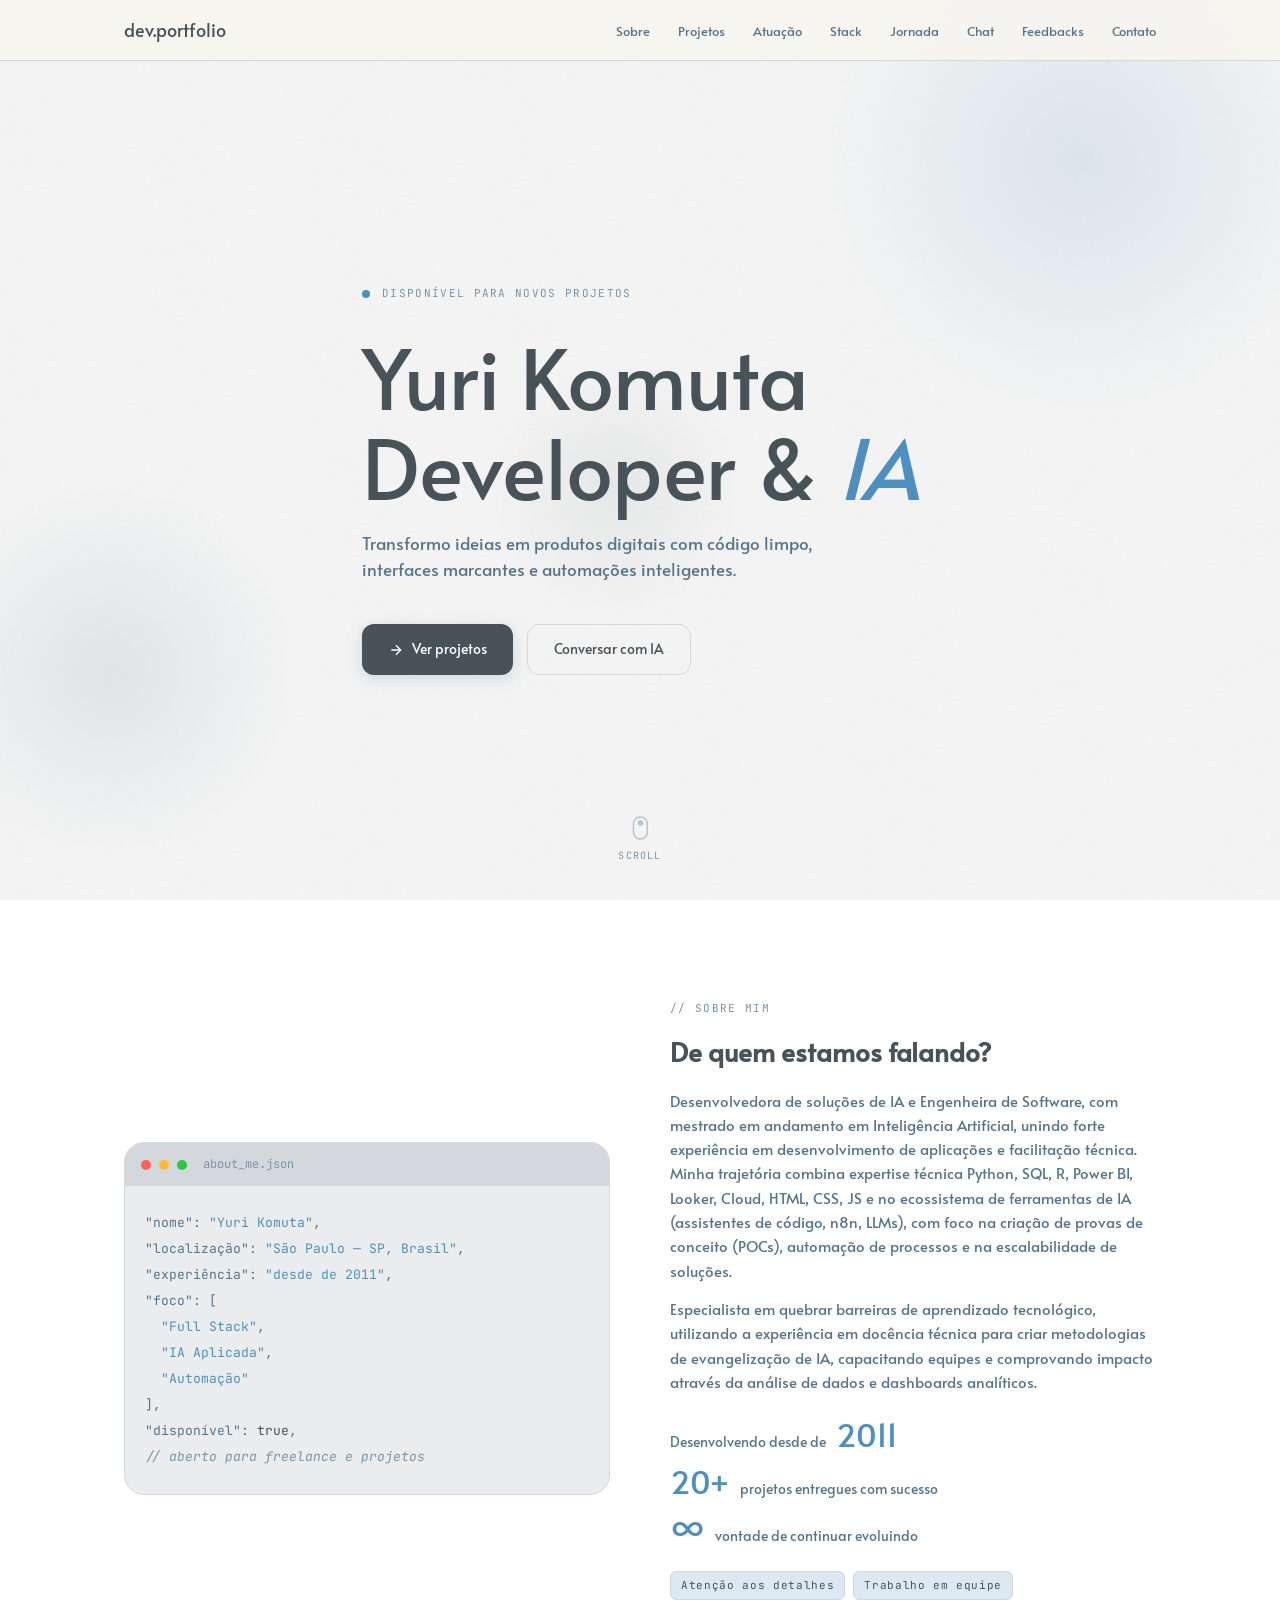
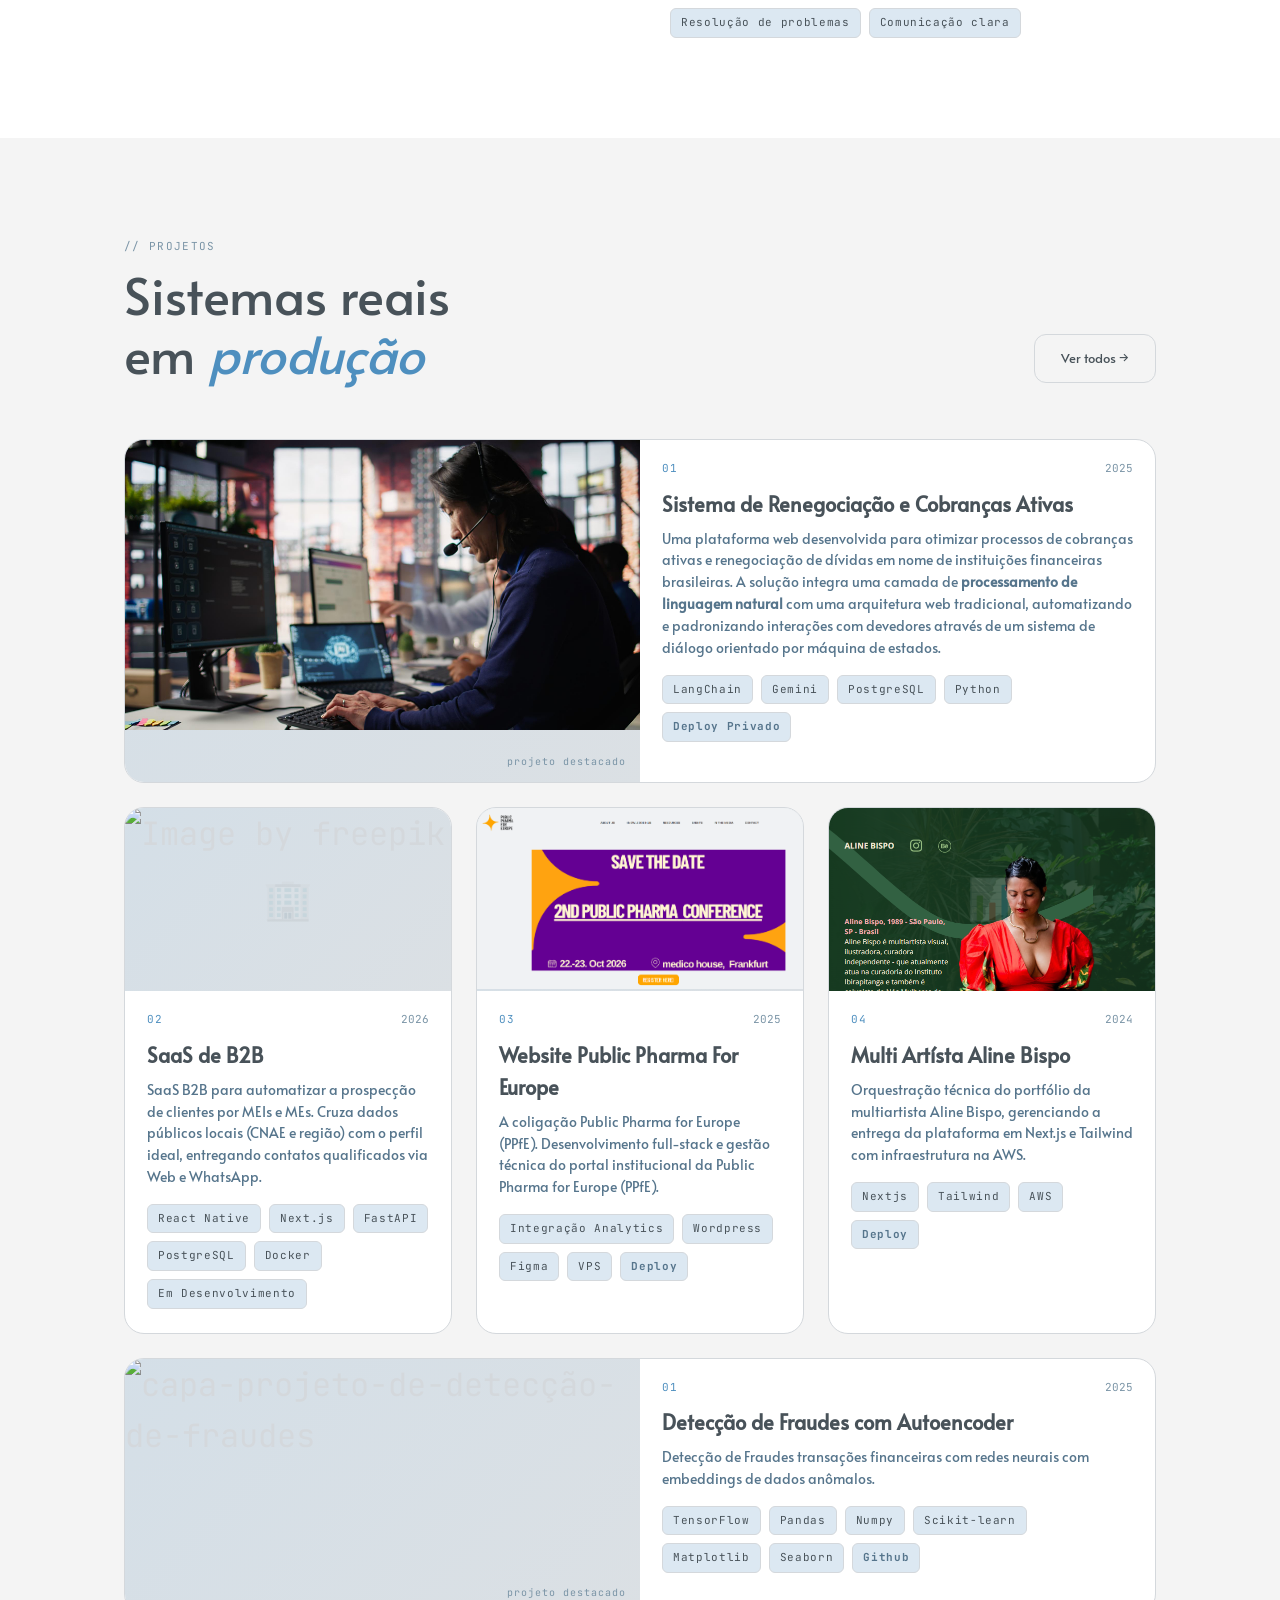
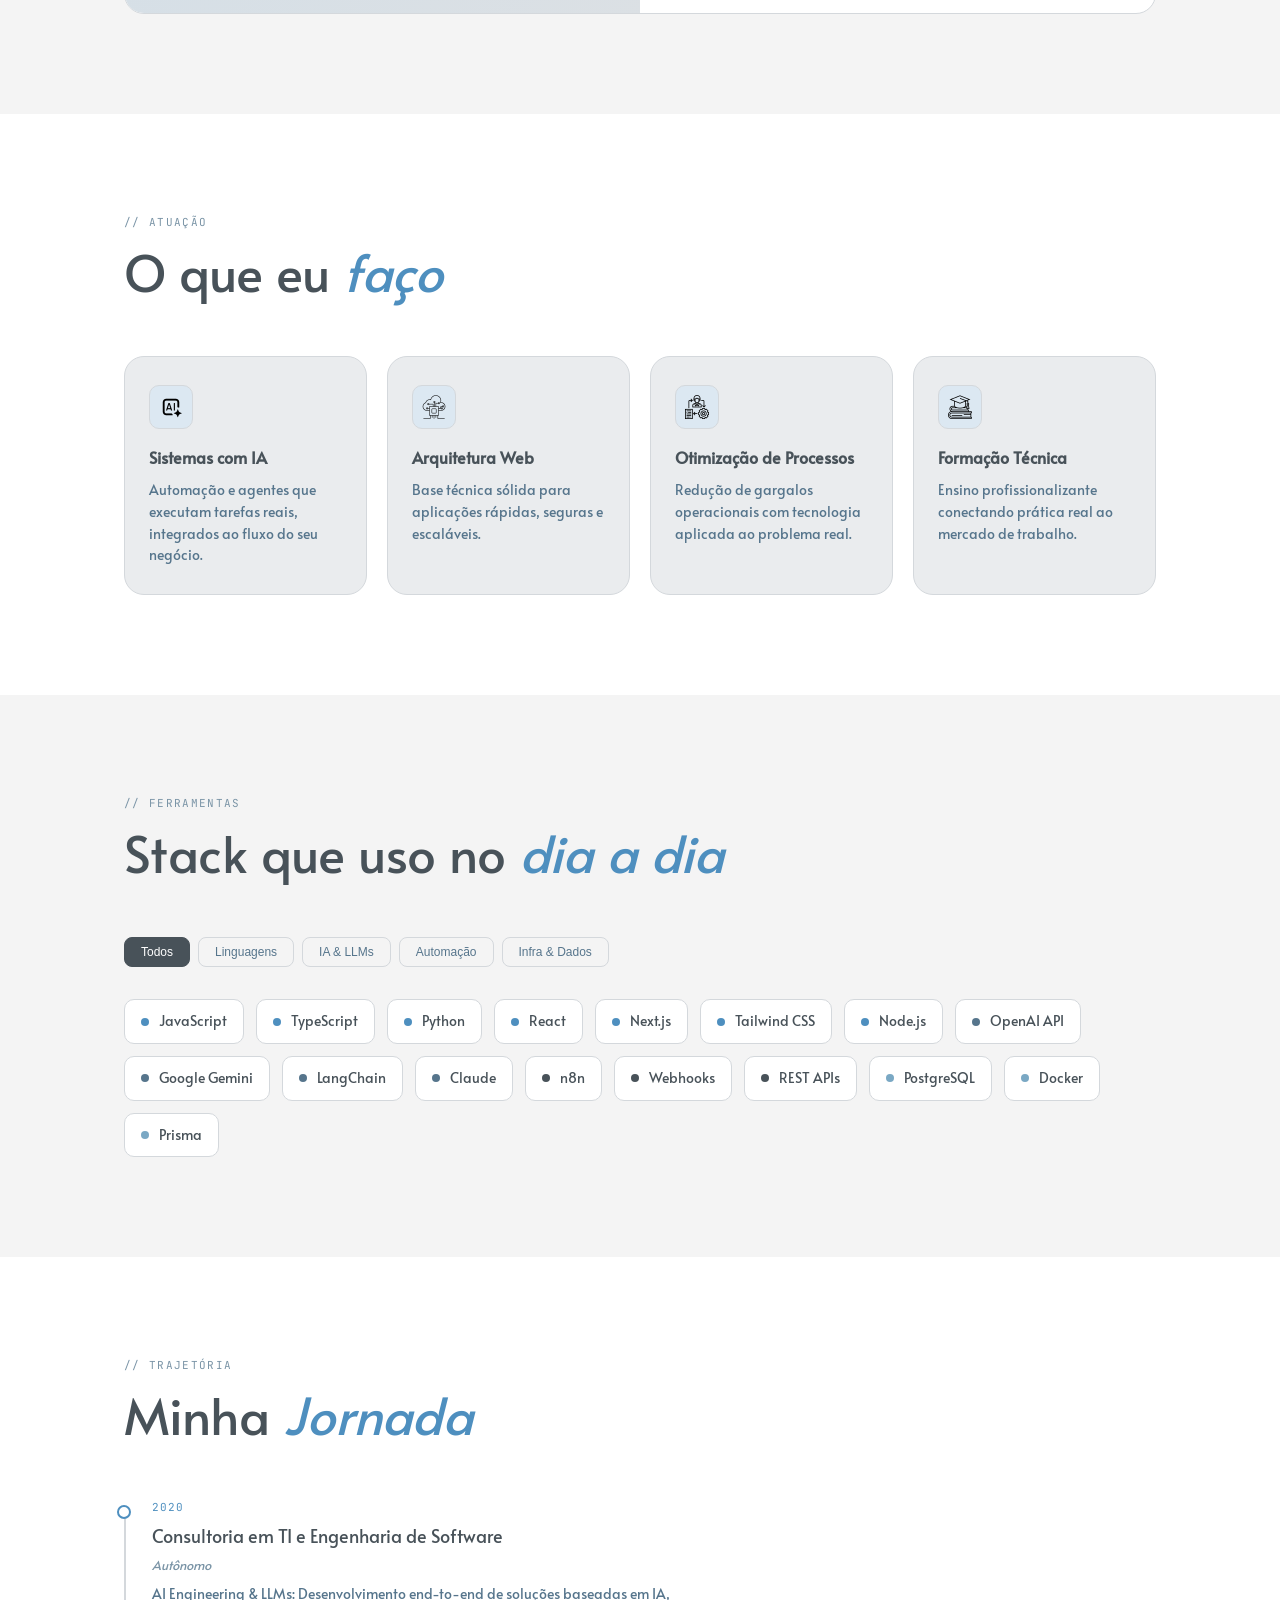
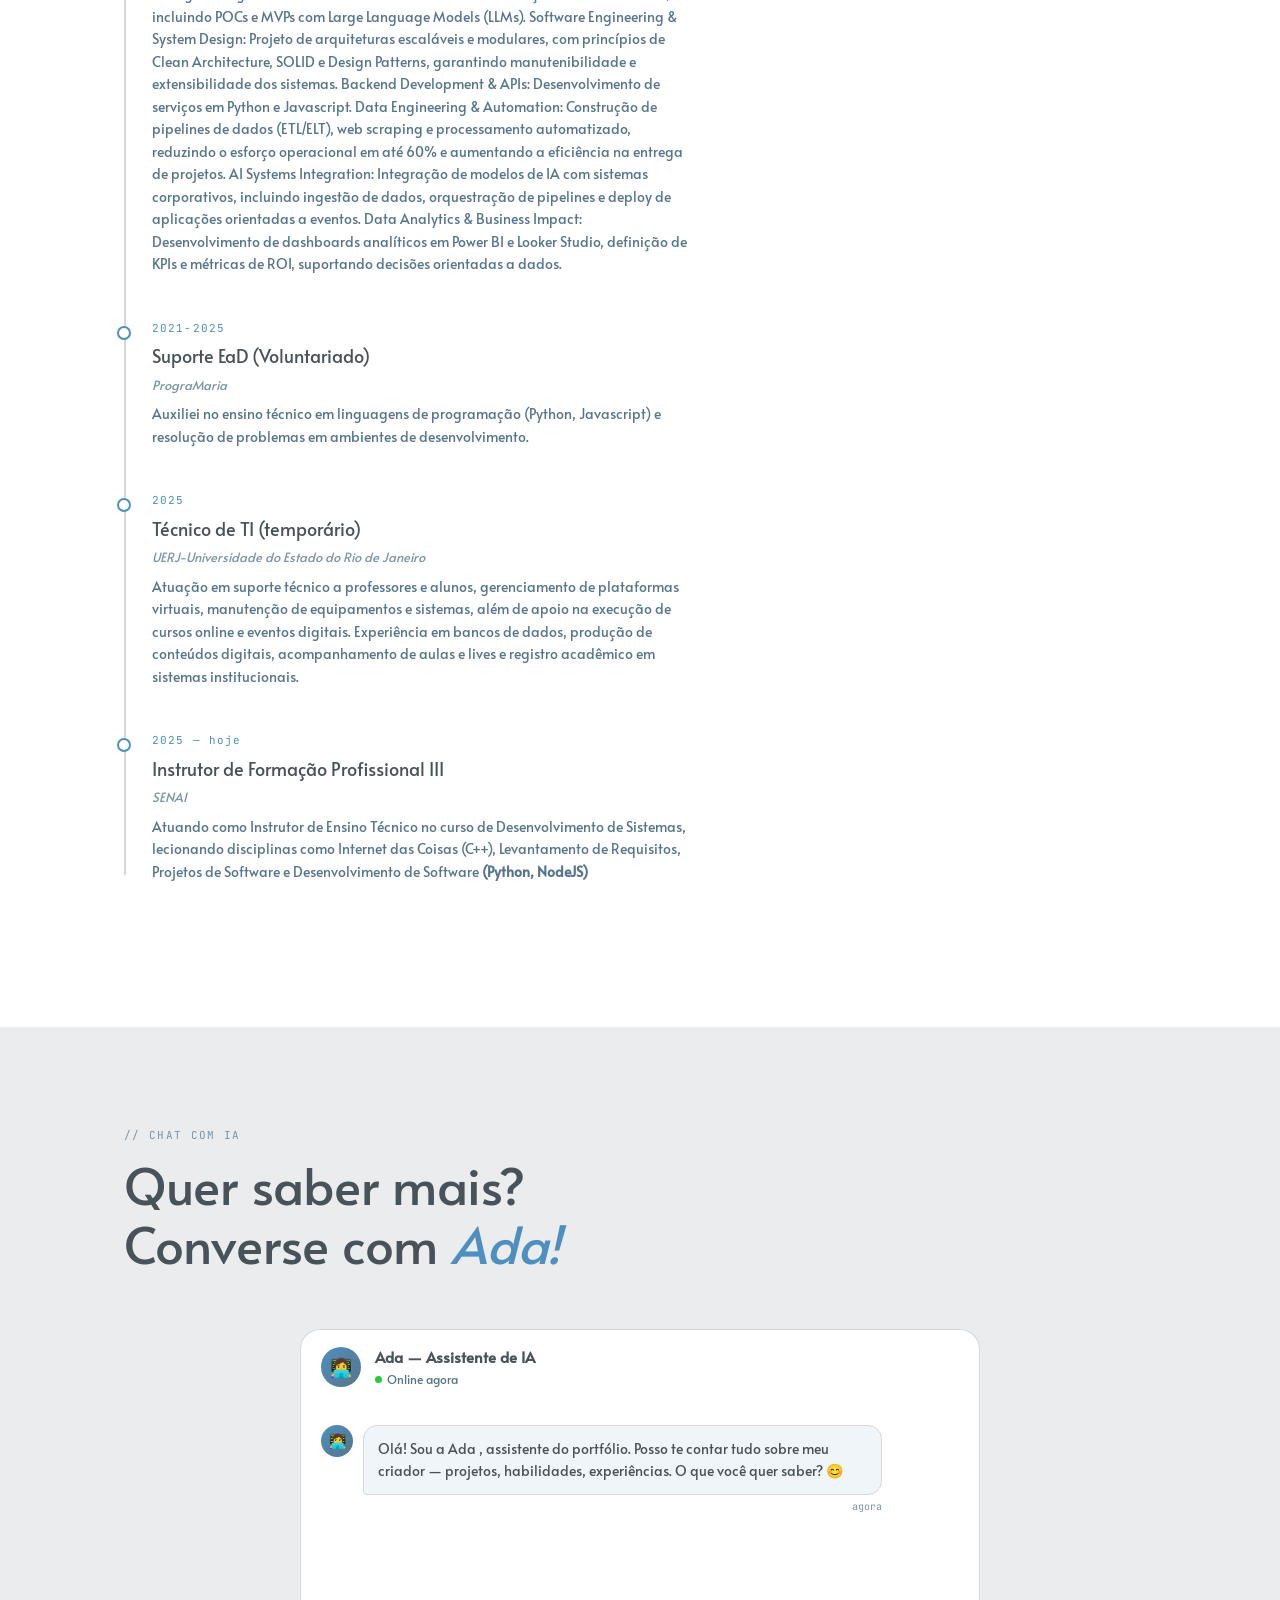
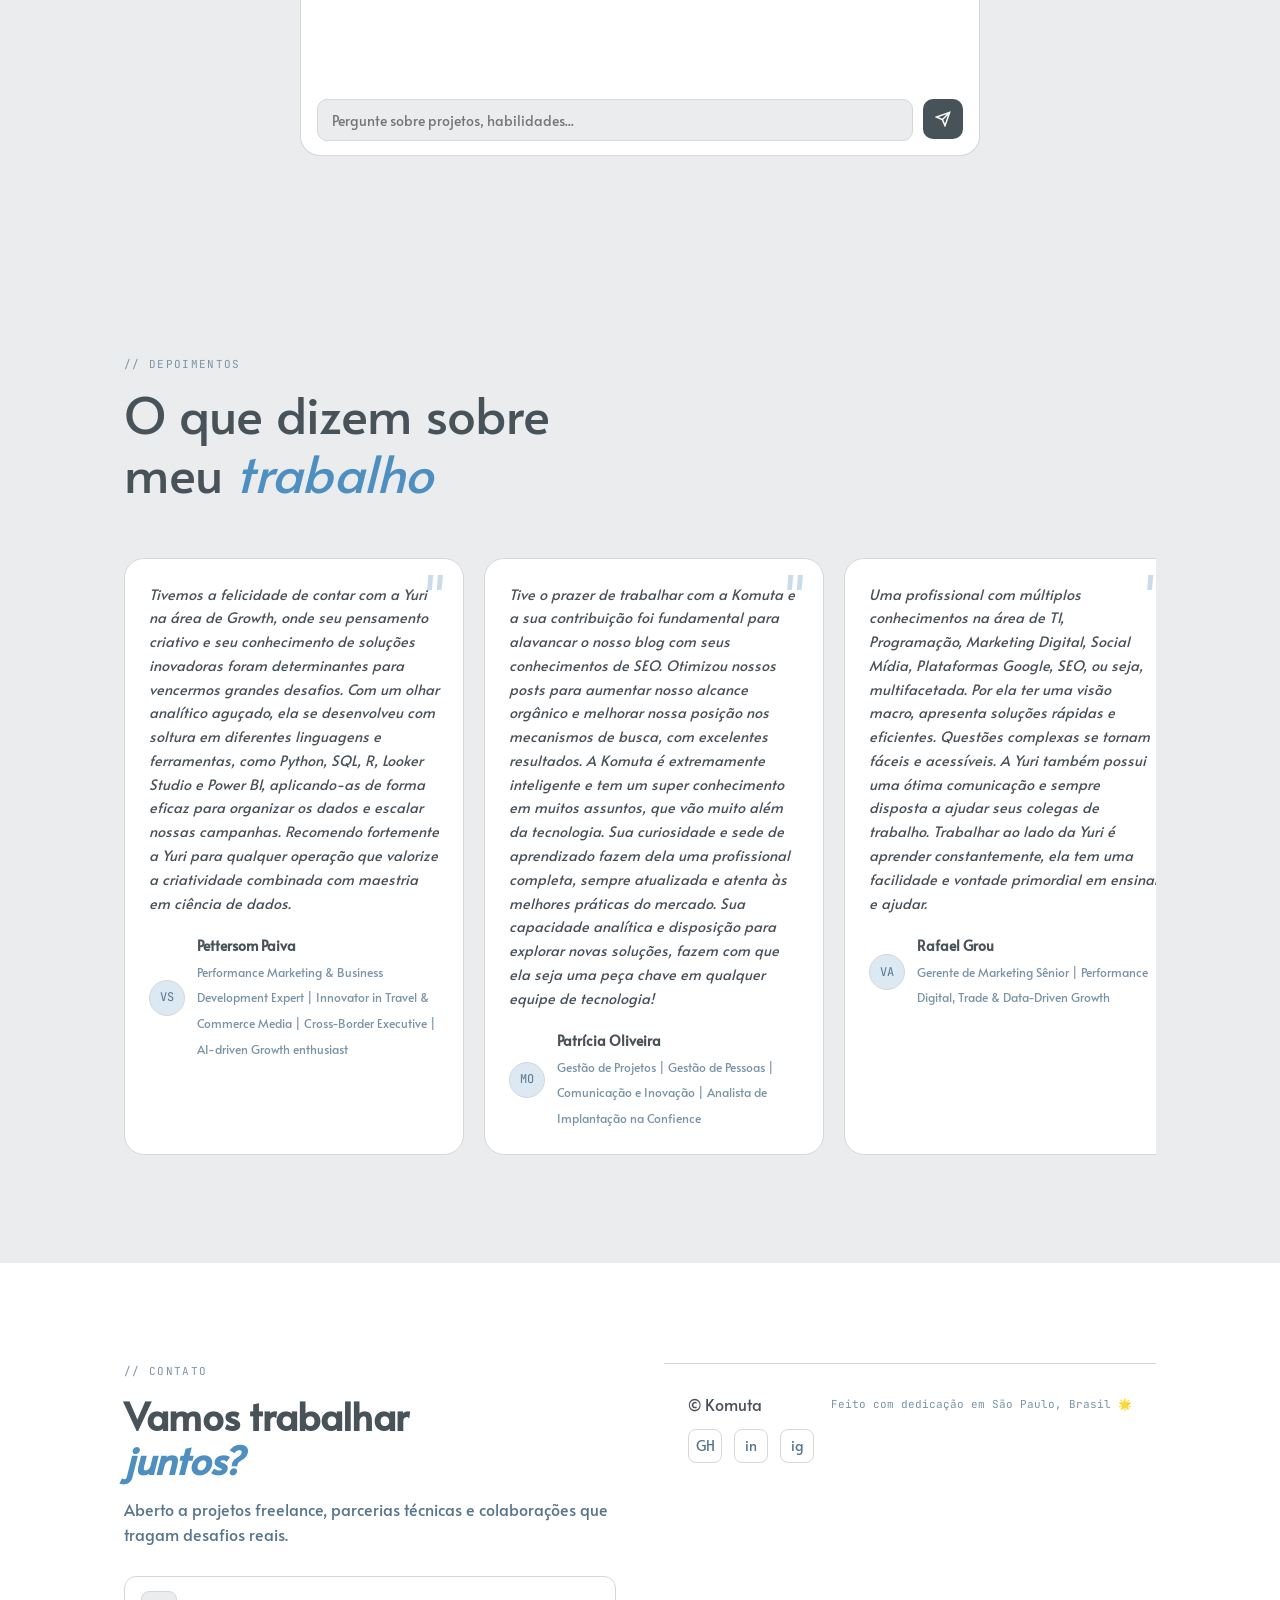
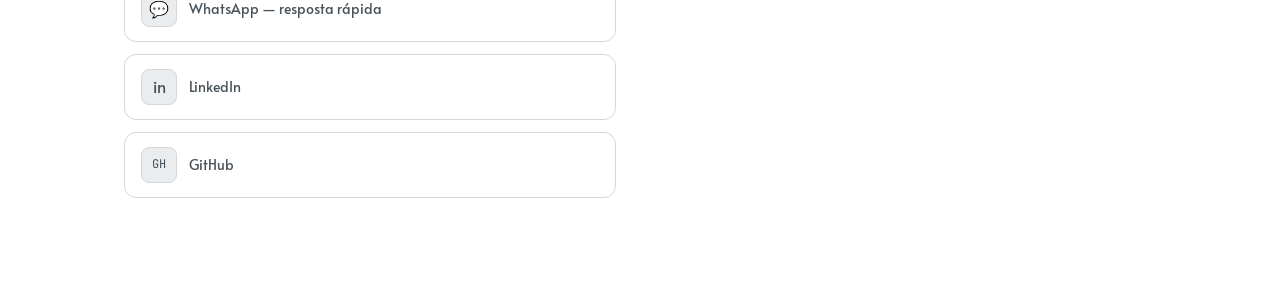
==== index.html @ a4d3f667 "add projects" ====
<!DOCTYPE html>
<html lang="pt-BR">

<head>
  <meta charset="UTF-8" />
  <meta name="viewport" content="width=device-width, initial-scale=1.0" />
  <title>Yuri Komuta — Portfolio</title>
  <link rel="stylesheet" href="style.css">
  <link rel="preconnect" href="https://fonts.googleapis.com" />
  <link rel="preconnect" href="https://fonts.gstatic.com" crossorigin />
  <link href="https://fonts.googleapis.com/css2?family=Alata&family=JetBrains+Mono:wght@400;500&display=swap"
    rel="stylesheet" />
</head>

<body>

  <!-- ═══ NAV ═══════════════════════════════════════════════════════ -->
  <nav>
    <div class="nav-inner">
      <a href="#hero" class="nav-logo">dev.portfolio</a>
      <ul class="nav-links">
        <li><a href="#about">Sobre</a></li>
        <li><a href="#projects">Projetos</a></li>
        <li><a href="#atuacao">Atuação</a></li>
        <li><a href="#stack">Stack</a></li>
        <li><a href="#jornada">Jornada</a></li>
        <li><a href="#chat">Chat</a></li>
        <li><a href="#feedbacks">Feedbacks</a></li>
        <li><a href="#contact">Contato</a></li>
      </ul>
    </div>
  </nav>

  <!-- ═══ HERO ═══════════════════════════════════════════════════════ -->
  <section id="hero">
    <div class="hero-bg-circle c1"></div>
    <div class="hero-bg-circle c2"></div>
    <div class="hero-bg-circle c3"></div>
    <div class="container">
      <div class="hero-content">
        <div class="hero-eyebrow">
          <div class="dot"></div>
          <span class="label">Disponível para novos projetos</span>
        </div>
        <h1 class="hero-h1">
          Yuri Komuta<br>
          Developer &amp; <em>IA</em>
        </h1>
        <p class="hero-sub">
          Transformo ideias em produtos digitais com código limpo,
          interfaces marcantes e automações inteligentes.
        </p>
        <div class="btn-group">
          <a href="#projects" class="btn btn-primary">
            <svg width="16" height="16" fill="none" stroke="currentColor" stroke-width="2" viewBox="0 0 24 24">
              <path d="M5 12h14M12 5l7 7-7 7" />
            </svg>
            Ver projetos
          </a>
          <a href="#chat" class="btn btn-outline">
            Conversar com IA
          </a>
        </div>
      </div>
    </div>
    <div class="hero-scroll">
      <svg width="16" height="24" viewBox="0 0 16 24" fill="none" stroke="currentColor" stroke-width="1.5">
        <rect x="1" y="1" width="14" height="22" rx="7" />
        <circle cx="8" cy="7" r="2" fill="currentColor" />
      </svg>
      scroll
    </div>
  </section>

  <!-- ═══ SOBRE ═══════════════════════════════════════════════════════ -->
  <section id="about" class="section">
    <div class="container">
      <div class="about-grid reveal">
        <div class="about-file">
          <div class="file-titlebar">
            <div class="file-dot fd-red"></div>
            <div class="file-dot fd-yellow"></div>
            <div class="file-dot fd-green"></div>
            <span style="margin-left:8px">about_me.json</span>
          </div>
          <div class="file-body">
            <div class="file-line"><span class="key">"nome"</span>: <span class="str">"Yuri Komuta"</span>,</div>
            <div class="file-line"><span class="key">"localização"</span>: <span class="str">"São Paulo — SP,
                Brasil"</span>,</div>
            <div class="file-line"><span class="key">"experiência"</span>: <span class="str">"desde de 2011"</span>,
            </div>
            <div class="file-line"><span class="key">"foco"</span>: [</div>
            <div class="file-line" style="padding-left:16px"><span class="str">"Full Stack"</span>,</div>
            <div class="file-line" style="padding-left:16px"><span class="str">"IA Aplicada"</span>,</div>
            <div class="file-line" style="padding-left:16px"><span class="str">"Automação"</span></div>
            <div class="file-line">],</div>
            <div class="file-line"><span class="key">"disponível"</span>: <span class="num">true</span>,</div>
            <div class="file-line"><span class="comment">// aberto para freelance e projetos</span></div>
          </div>
        </div>
        <div class="about-text">
          <div class="label" style="margin-bottom:14px">// sobre mim</div>
          <h3>De quem estamos falando?</h3>
          <p>
            Desenvolvedora de soluções de IA e Engenheira de Software, com mestrado em andamento em Inteligência
            Artificial, unindo forte experiência em desenvolvimento de aplicações e facilitação técnica. Minha
            trajetória combina expertise técnica Python, SQL, R, Power BI, Looker, Cloud, HTML, CSS, JS e no ecossistema
            de ferramentas de IA (assistentes de código, n8n, LLMs), com foco na criação de provas de conceito (POCs),
            automação de processos e na escalabilidade de soluções.
          </p>
          <p>
            Especialista em quebrar barreiras de aprendizado tecnológico, utilizando a experiência em docência técnica
            para criar metodologias de evangelização de IA, capacitando equipes e comprovando impacto através da análise
            de dados e dashboards analíticos.

          </p>
          <div class="about-highlight">
            <div class="about-stat">
              <span class="desc">Desenvolvendo desde de </span>
              <span class="num">2011</span>
            </div>
            <div class="about-stat">
              <span class="num">20+</span>
              <span class="desc">projetos entregues com sucesso</span>
            </div>
            <div class="about-stat">
              <span class="num">∞</span>
              <span class="desc">vontade de continuar evoluindo</span>
            </div>
          </div>
          <div class="pill-row" style="margin-top:24px">
            <span class="tag">Atenção aos detalhes</span>
            <span class="tag">Trabalho em equipe</span>
            <span class="tag">Resolução de problemas</span>
            <span class="tag">Comunicação clara</span>
          </div>
        </div>
      </div>
    </div>
  </section>

  <!-- ═══ PROJETOS ════════════════════════════════════════════════════ -->
  <section id="projects" class="section">
    <div class="container">
      <div class="section-header reveal">
        <div>
          <div class="label" style="margin-bottom:10px">// projetos</div>
          <h2 class="section-title">Sistemas reais<br>em <em>produção</em></h2>
        </div>
        <a href="#" class="btn btn-outline" style="font-size:13px">Ver todos →</a>
      </div>

      <div class="projects-grid">
        <!-- Featured project -->
        <div class="project-card featured reveal">
          <div class="project-thumb">
            <div class="project-thumb-gradient">
              <img src="assets\software-call-center-com-ia.jpg" alt="Image by DC Studio on Magnific">
            </div>
            <span style="font-size:3rem;opacity:.15;"></span>
            <span class="thumb-label">projeto destacado</span>
          </div>
          <div class="project-body">
            <div class="project-meta">
              <span class="project-number">01</span>
              <span class="project-year">2025</span>
            </div>
            <h3 class="project-name">Sistema de Renegociação e Cobranças Ativas</h3>
            <p class="project-desc"> Uma plataforma web desenvolvida para otimizar processos de cobranças ativas e
              renegociação de dívidas em nome de instituições financeiras brasileiras. A solução integra uma camada de
              <b>processamento de linguagem natural </b> com uma arquitetura web tradicional, automatizando e
              padronizando interações com devedores através de um sistema de diálogo orientado por máquina de estados.
            </p>
            <div class="pill-row" style="margin-bottom:16px">
              <span class="tag">LangChain</span>
              <span class="tag">Gemini</span>
              <span class="tag">PostgreSQL</span>
              <span class="tag">Python</span>
              <span class="tag">
                <b><a href="#" target="_blank">Deploy Privado</a></b>
              </span>
            </div>
          </div>
        </div>

        <!-- Cards menores -->
        <div class="project-card reveal">
          <div class="project-thumb">
            <div class="project-thumb-gradient">
              <img src="assets\saas-concept-collage.jpg" alt="Image by freepik"></a>
            </div>
            <span style="font-size:2.5rem;opacity:.15;">🏢</span>
          </div>
          <div class="project-body">
            <div class="project-meta">
              <span class="project-number">02</span>
              <span class="project-year">2026</span>
            </div>
            <h3 class="project-name">SaaS de B2B</h3>
            <p class="project-desc">SaaS B2B para automatizar a prospecção de clientes por MEIs e MEs. Cruza dados públicos locais (CNAE e região) com o perfil ideal, entregando contatos qualificados via Web e WhatsApp.</p>
            <div class="pill-row">
              <span class="tag">React Native</span>
              <span class="tag">Next.js</span>
              <span class="tag">FastAPI</span>
              <span class="tag">PostgreSQL</span>
              <span class="tag">Docker</span>
              <span class="tag">Em Desenvolvimento</span>
            </div>
          </div>
        </div>

        <div class="project-card reveal">
          <div class="project-thumb">
            <div class="project-thumb-gradient">
                   <img src="assets\publicpharmaforeurope.png" alt="Image by freepik"></a>
            </div>
            <span style="font-size:2.5rem;opacity:.15;"></span>
          </div>
          <div class="project-body">
            <div class="project-meta">
              <span class="project-number">03</span>
              <span class="project-year">2025</span>
            </div>
            <h3 class="project-name">Website Public Pharma For Europe</h3>
            <p class="project-desc">A coligação Public Pharma for Europe (PPfE). Desenvolvimento full-stack e gestão técnica do portal institucional da Public Pharma for Europe (PPfE).</p>
            <div class="pill-row">
              <span class="tag">Integração Analytics</span>
              <span class="tag">Wordpress</span>
              <span class="tag">Figma</span>
              <span class="tag">VPS</span>
              <span class="tag">
                <b><a href="https://publicpharmaforeurope.org/" target="_blank">Deploy</a></b>
              </span>
            </div>
          </div>
        </div>

        <div class="project-card reveal">
          <div class="project-thumb">
            <div class="project-thumb-gradient">
              <img src="assets\artista-plastica-aline-bispo.png" alt="capa-projeto-de-detecção-de-fraudes">
            </div>
            <span style="font-size:2.5rem;opacity:.15;">📊</span>
          </div>
          <div class="project-body">
            <div class="project-meta">
              <span class="project-number">04</span>
              <span class="project-year">2024</span>
            </div>
            <h3 class="project-name">Multi Artísta Aline Bispo</h3>
            <p class="project-desc">Orquestração técnica do portfólio da multiartista Aline Bispo, gerenciando a entrega
              da plataforma em Next.js e Tailwind com infraestrutura na AWS.</p>
            <div class="pill-row">
              <span class="tag">Nextjs</span>
              <span class="tag">Tailwind</span>
              <span class="tag">AWS</span>
              <span class="tag">
                <b><a href="https://alinebispo.art/" target="_blank">Deploy</a></b>
              </span>
            </div>
          </div>
        </div>


        <div class="project-card featured reveal">
          <div class="project-thumb">
            <div class="project-thumb-gradient">
              <img src="assets\fraude.webp" alt="capa-projeto-de-detecção-de-fraudes">
            </div>
            <span style="font-size:3rem;opacity:.15;"></span>
            <span class="thumb-label">projeto destacado</span>
          </div>
          <div class="project-body">
            <div class="project-meta">
              <span class="project-number">01</span>
              <span class="project-year">2025</span>
            </div>
            <h3 class="project-name">Detecção de Fraudes com Autoencoder</h3>
            <p class="project-desc">Detecção de Fraudes transações financeiras com redes neurais com embeddings de dados
              anômalos.</p>
            <div class="pill-row" style="margin-bottom:16px">
              <span class="tag">TensorFlow</span>
              <span class="tag">Pandas</span>
              <span class="tag">Numpy</span>
              <span class="tag">Scikit-learn</span>
              <span class="tag">Matplotlib</span>
              <span class="tag">Seaborn</span>
              <span class="tag">
                <b><a href="https://github.com/yurikomuta/autoenconder-detection-fraud" target="_blank">Github</a></b>
              </span>
            </div>
          </div>
        </div>
      </div>
    </div>
  </section>

  <!-- ═══ ATUAÇÃO ══════════════════════════════════════════════════════ -->
  <section id="atuacao" class="section">
    <div class="container">
      <div class="section-header reveal">
        <div>
          <div class="label" style="margin-bottom:10px">// atuação</div>
          <h2 class="section-title">O que eu <em>faço</em></h2>
        </div>
      </div>
      <div class="atuacao-grid">
        <div class="atuacao-card reveal">
          <div class="atuacao-icon">
            <img src="assets\artificial-inteligence-agenerative-.png" alt="Chatbot icons created by LAFS - Flaticon">
          </div>
          <h3>Sistemas com IA</h3>
          <p>Automação e agentes que executam tarefas reais, integrados ao fluxo do seu negócio.</p>
        </div>
        <div class="atuacao-card reveal">
          <div class="atuacao-icon">
            <img src="assets\arquitetura.png" alt="Arquitetura ícones criados por Muhammad Ali - Flaticon">
          </div>
          <h3>Arquitetura Web</h3>
          <p>Base técnica sólida para aplicações rápidas, seguras e escaláveis.</p>
        </div>
        <div class="atuacao-card reveal">
          <div class="atuacao-icon">
            <img src="assets\processo.png" alt="Processo ícones criados por Eucalyp - Flaticon">
          </div>
          <h3>Otimização de Processos</h3>
          <p>Redução de gargalos operacionais com tecnologia aplicada ao problema real.</p>
        </div>
        <div class="atuacao-card reveal">
          <div class="atuacao-icon">
            <img src="assets\educacao.png" title="Educação ícones criados por amonrat rungreangfangsai - Flaticon">
          </div>
          <h3>Formação Técnica</h3>
          <p>Ensino profissionalizante conectando prática real ao mercado de trabalho.</p>
        </div>
      </div>
    </div>
  </section>

  <!-- ═══ STACK ════════════════════════════════════════════════════════ -->
  <section id="stack" class="section">
    <div class="container">
      <div class="section-header reveal">
        <div>
          <div class="label" style="margin-bottom:10px">// ferramentas</div>
          <h2 class="section-title">Stack que uso no <em>dia a dia</em></h2>
        </div>
      </div>
      <div class="stack-tabs reveal" id="stackTabs">
        <button class="stack-tab active" data-cat="all">Todos</button>
        <button class="stack-tab" data-cat="lang">Linguagens</button>
        <button class="stack-tab" data-cat="ai">IA &amp; LLMs</button>
        <button class="stack-tab" data-cat="auto">Automação</button>
        <button class="stack-tab" data-cat="infra">Infra &amp; Dados</button>
      </div>
      <div class="stack-grid reveal" id="stackGrid">
        <div class="stack-item si-lang" data-cat="lang">
          <div class="si-dot"></div>JavaScript
        </div>
        <div class="stack-item si-lang" data-cat="lang">
          <div class="si-dot"></div>TypeScript
        </div>
        <div class="stack-item si-lang" data-cat="lang">
          <div class="si-dot"></div>Python
        </div>
        <div class="stack-item si-lang" data-cat="lang">
          <div class="si-dot"></div>React
        </div>
        <div class="stack-item si-lang" data-cat="lang">
          <div class="si-dot"></div>Next.js
        </div>
        <div class="stack-item si-lang" data-cat="lang">
          <div class="si-dot"></div>Tailwind CSS
        </div>
        <div class="stack-item si-lang" data-cat="lang">
          <div class="si-dot"></div>Node.js
        </div>
        <div class="stack-item si-ai" data-cat="ai">
          <div class="si-dot"></div>OpenAI API
        </div>
        <div class="stack-item si-ai" data-cat="ai">
          <div class="si-dot"></div>Google Gemini
        </div>
        <div class="stack-item si-ai" data-cat="ai">
          <div class="si-dot"></div>LangChain
        </div>
        <div class="stack-item si-ai" data-cat="ai">
          <div class="si-dot"></div>Claude
        </div>
        <div class="stack-item si-auto" data-cat="auto">
          <div class="si-dot"></div>n8n
        </div>
        <div class="stack-item si-auto" data-cat="auto">
          <div class="si-dot"></div>Webhooks
        </div>
        <div class="stack-item si-auto" data-cat="auto">
          <div class="si-dot"></div>REST APIs
        </div>
        <div class="stack-item si-infra" data-cat="infra">
          <div class="si-dot"></div>PostgreSQL
        </div>
        <div class="stack-item si-infra" data-cat="infra">
          <div class="si-dot"></div>Docker
        </div>
        <div class="stack-item si-infra" data-cat="infra">
          <div class="si-dot"></div>Prisma
        </div>
      </div>
    </div>
  </section>

  <!-- ═══ JORNADA ══════════════════════════════════════════════════════ -->
  <section id="jornada" class="section">
    <div class="container">
      <div class="section-header reveal">
        <div>
          <div class="label" style="margin-bottom:10px">// trajetória</div>
          <h2 class="section-title">Minha <em>Jornada</em></h2>
        </div>
      </div>
      <div class="timeline reveal">
        <div class="tl-item">
          <div class="tl-dot"></div>
          <div class="tl-year">2020</div>
          <div class="tl-title">Consultoria em TI e Engenharia de Software </div>
          <div class="tl-company">Autônomo</div>
          <div class="tl-desc">AI Engineering & LLMs: Desenvolvimento end-to-end de soluções baseadas em IA, incluindo
            POCs e MVPs com Large Language Models (LLMs).
            Software Engineering & System Design: Projeto de arquiteturas escaláveis e modulares, com princípios de
            Clean Architecture, SOLID e Design Patterns, garantindo manutenibilidade e extensibilidade dos sistemas.
            Backend Development & APIs: Desenvolvimento de serviços em Python e Javascript. Data Engineering &
            Automation: Construção de pipelines de dados (ETL/ELT), web scraping e processamento automatizado, reduzindo
            o esforço operacional em até 60% e aumentando a eficiência na entrega de projetos.
            AI Systems Integration: Integração de modelos de IA com sistemas corporativos, incluindo ingestão de dados,
            orquestração de pipelines e deploy de aplicações orientadas a eventos.
            Data Analytics & Business Impact: Desenvolvimento de dashboards analíticos em Power BI e Looker Studio,
            definição de KPIs e métricas de ROI, suportando decisões orientadas a dados.
          </div>
        </div>
        <div class="tl-item">
          <div class="tl-dot"></div>
          <div class="tl-year">2021-2025</div>
          <div class="tl-title">Suporte EaD (Voluntariado)</div>
          <div class="tl-company">PrograMaria</div>
          <div class="tl-desc">Auxiliei no ensino técnico em linguagens de programação (Python, Javascript) e resolução
            de problemas em ambientes de desenvolvimento.</div>
        </div>
        <div class="tl-item">
          <div class="tl-dot"></div>
          <div class="tl-year">2025</div>
          <div class="tl-title">Técnico de TI (temporário)</div>
          <div class="tl-company">UERJ-Universidade do Estado do Rio de Janeiro</div>
          <div class="tl-desc">Atuação em suporte técnico a professores e alunos, gerenciamento de plataformas virtuais,
            manutenção de equipamentos e sistemas, além de apoio na execução de cursos online e eventos digitais.
            Experiência em bancos de dados, produção de conteúdos digitais, acompanhamento de aulas e lives e registro
            acadêmico em sistemas institucionais.</div>
        </div>
        <div class="tl-item">
          <div class="tl-dot"></div>
          <div class="tl-year">2025 — hoje</div>
          <div class="tl-title">Instrutor de Formação Profissional III</div>
          <div class="tl-company">SENAI</div>
          <div class="tl-desc">Atuando como Instrutor de Ensino Técnico no curso de Desenvolvimento de Sistemas,
            lecionando disciplinas como Internet das Coisas (C++), Levantamento de Requisitos, Projetos de Software e
            Desenvolvimento de Software <b>(Python, NodeJS)</b></div>
        </div>
      </div>
    </div>
  </section>

  <!-- ═══ CHAT ═════════════════════════════════════════════════════════ -->
  <section id="chat" class="section" style="background:var(--surface2)">
    <div class="container">
      <div class="section-header reveal">
        <div>
          <div class="label" style="margin-bottom:10px">// chat com IA</div>
          <h2 class="section-title">Quer saber mais?<br>Converse com <em>Ada!</em></h2>
        </div>
      </div>
      <div class="chat-wrapper reveal">
        <div class="chat-header">
          <div class="chat-avatar">👩‍💻</div>
          <div class="chat-bot-info">
            <strong>Ada — Assistente de IA</strong>
            <span>Online agora</span>
          </div>
        </div>
        <div class="chat-body" id="chatBody">
          <div class="msg ai">
            <div class="msg-avatar">👩‍💻</div>
            <div>
              <div class="msg-bubble">Olá! Sou a Ada , assistente do portfólio. Posso te contar tudo sobre meu criador —
                projetos, habilidades, experiências. O que você quer saber? 😊</div>
              <div class="msg-time">agora</div>
            </div>
          </div>
        </div>
        <div class="chat-input-row">
          <input class="chat-input" id="chatInput" type="text" placeholder="Pergunte sobre projetos, habilidades..." />
          <button class="chat-send" id="chatSendBtn" title="Enviar">
            <svg width="16" height="16" fill="none" stroke="currentColor" stroke-width="2.2" viewBox="0 0 24 24">
              <path d="M22 2L11 13M22 2L15 22 11 13 2 9l20-7z" />
            </svg>
          </button>
        </div>
      </div>
    </div>
  </section>

  <!-- ═══ FEEDBACKS ════════════════════════════════════════════════════ -->
  <section id="feedbacks" class="section">
    <div class="container">
      <div class="section-header reveal">
        <div>
          <div class="label" style="margin-bottom:10px">// depoimentos</div>
          <h2 class="section-title">O que dizem sobre<br>meu <em>trabalho</em></h2>
        </div>
      </div>
      <div class="feedbacks-scroll reveal">
        <div class="feedback-card">
          <div class="feedback-quote">"</div>
          <p class="feedback-text">Tivemos a felicidade de contar com a Yuri na área de Growth, onde seu pensamento
            criativo e seu conhecimento de soluções inovadoras foram determinantes para vencermos grandes desafios. Com
            um olhar analítico aguçado, ela se desenvolveu com soltura em diferentes linguagens e ferramentas, como
            Python, SQL, R, Looker Studio e Power BI, aplicando-as de forma eficaz para organizar os dados e escalar
            nossas campanhas. Recomendo fortemente a Yuri para qualquer operação que valorize a criatividade combinada
            com maestria em ciência de dados.</p>
          <div class="feedback-author">
            <div class="feedback-initials">VS</div>
            <div>
              <strong>Pettersom Paiva</strong>
              <span>Performance Marketing & Business Development Expert | Innovator in Travel & Commerce Media |
                Cross-Border Executive | AI-driven Growth enthusiast</span>
            </div>
          </div>
        </div>
        <div class="feedback-card">
          <div class="feedback-quote">"</div>
          <p class="feedback-text">Tive o prazer de trabalhar com a Komuta e a sua contribuição foi fundamental para
            alavancar o nosso blog com seus conhecimentos de SEO. Otimizou nossos posts para aumentar nosso alcance
            orgânico e melhorar nossa posição nos mecanismos de busca, com excelentes resultados.

            A Komuta é extremamente inteligente e tem um super conhecimento em muitos assuntos, que vão muito além da
            tecnologia. Sua curiosidade e sede de aprendizado fazem dela uma profissional completa, sempre atualizada e
            atenta às melhores práticas do mercado.

            Sua capacidade analítica e disposição para explorar novas soluções, fazem com que ela seja uma peça chave em
            qualquer equipe de tecnologia!</p>
          <div class="feedback-author">
            <div class="feedback-initials">MO</div>
            <div>
              <strong>Patrícia Oliveira</strong>
              <span>Gestão de Projetos | Gestão de Pessoas | Comunicação e Inovação | Analista de Implantação na
                Confience</span>
            </div>
          </div>
        </div>
        <div class="feedback-card">
          <div class="feedback-quote">"</div>
          <p class="feedback-text">Uma profissional com múltiplos conhecimentos na área de TI, Programação, Marketing
            Digital, Social Mídia, Plataformas Google, SEO, ou seja, multifacetada. Por ela ter uma visão macro,
            apresenta soluções rápidas e eficientes. Questões complexas se tornam fáceis e acessíveis. A Yuri também
            possui uma ótima comunicação e sempre disposta a ajudar seus colegas de trabalho. Trabalhar ao lado da Yuri
            é aprender constantemente, ela tem uma facilidade e vontade primordial em ensinar e ajudar.</p>
          <div class="feedback-author">
            <div class="feedback-initials">VA</div>
            <div>
              <strong>Rafael Grou</strong>
              <span>Gerente de Marketing Sênior | Performance Digital, Trade & Data-Driven Growth</span>
            </div>
          </div>
        </div>
        <div class="feedback-card">
          <div class="feedback-quote">"</div>
          <p class="feedback-text">A Yuri possui fortes competências técnicas e uma excelente visão estratégica .Possui
            qualidades enquanto pessoa, fundamentais em qualquer organização. Destaco a sua força, resiliência, empatia,
            simpatia,excelente capacidade de comunicação,inovação,visão de futuro, estudiosa e determinada.
            Sem dúvida uma ótima profissional e persona em constante evolução.</p>
          <div class="feedback-author">
            <div class="feedback-initials">MG</div>
            <div>
              <strong>Jonathan Gomes</strong>
              <span>Gestor Comercial Aeroflexiveis</span>
            </div>
          </div>
        </div>
        <div class="feedback-card">
          <div class="feedback-quote">"</div>
          <p class="feedback-text">Profissional incrível, ótima dinâmica em equipe, paciência e proatividade. É um
            grande diferêncial para qualquer equipe em qualquer nível empresarial, pequena, média, grande, nacional ou
            internacional.

            Grande nível técnico e softskills que inclui resiliência, comunicação, adaptação e persistência.</p>
          <div class="feedback-author">
            <div class="feedback-initials">OC</div>
            <div>
              <strong>Vucamberg Belo dos Santos</strong>
              <span>Developer | NodeJS | AWS</span>
            </div>
          </div>
        </div>
      </div>
    </div>
  </section>

  <!-- ═══ CONTATO ══════════════════════════════════════════════════════ -->
  <section id="contact" class="section" style="background:var(--surface)">
    <div class="container">
      <div class="contact-grid">
        <div class="contact-left reveal">
          <div class="label" style="margin-bottom:14px">// contato</div>
          <h2>Vamos trabalhar<br><em>juntos?</em></h2>
          <p>Aberto a projetos freelance, parcerias técnicas e colaborações que tragam desafios reais.</p>
          <div class="contact-links">
            <a href="https://wa.me/5511932270180" target="_blank" class="contact-link">
              <div class="contact-link-icon">💬</div>
              WhatsApp — resposta rápida
            </a>
            <a href="https://linkedin.com" target="_blank" class="contact-link">
              <div class="contact-link-icon">in</div>
              LinkedIn
            </a>
            <a href="https://github.com/yurikomuta" target="_blank" class="contact-link">
              <div class="contact-link-icon" style="font-family:var(--mono);font-size:12px;">GH</div>
              GitHub
            </a>
          </div>
        </div>
        <!--<div class="contact-form reveal">
        <div class="label" style="margin-bottom:20px">// envie uma mensagem</div>
        <div class="form-field">
          <label>Nome</label>
          <input type="text" placeholder="Seu nome"/>
        </div>
        <div class="form-field">
          <label>E-mail</label>
          <input type="email" placeholder="seu@email.com"/>
        </div>
        <div class="form-field">
          <label>Mensagem</label>
          <textarea rows="4" placeholder="Me conte sobre seu projeto..."></textarea>
        </div>
        <button class="btn btn-primary" style="width:100%;justify-content:center">
          Enviar mensagem
        </button>
      </div>
    </div>
  </div>
</section>

<!-- ═══ FOOTER ═══════════════════════════════════════════════════════ -->
        <footer>
          <div class="container">
            <div class="footer-inner">
              <span class="footer-name">© Komuta</span>
              <span class="footer-copy">Feito com dedicação em São Paulo, Brasil 🌟</span>
              <div class="footer-socials">
                <a href="https://github.com/yurikomuta" target="_blank" class="footer-social" title="GitHub">GH</a>
                <a href="https://www.linkedin.com/in/yurikomuta/" target="_blank" class="footer-social"
                  title="LinkedIn">in</a>
                <a href="#" class="footer-social" target="_blank" title="Instagram">ig</a>
              </div>
            </div>
          </div>
        </footer>

        <script src="script.js"></script>
</body>

</html>
---- style.css ----
/* ─── TOKENS ─────────────────────────────────────────────── */
    :root {
      --bg:        #f4f4f4;
      --surface:   #FFFFFF;
      --surface2:  #eaecee;
      --border:    #d4d8dc;
      --ink:       #485259;
      --ink2:      #56758C;
      --ink3:      #7a94a6;
      --accent:    #4E8FBF;
      --accent2:   #56758C;
      --accent3:   #485259;
      --tag-bg:    #dce8f2;
      --tag-ink:   #485259;
      --chat-user: #dce8f2;
      --chat-ai:   #f0f5f9;
      --radius:    12px;
      --radius-lg: 20px;
      --shadow:    0 2px 16px rgba(72,82,89,.08);
      --shadow-md: 0 8px 32px rgba(78,143,191,.14);
      --mono:      'JetBrains Mono', monospace;
      --serif:     'Alata', sans-serif;
      --sans:      'Alata', sans-serif;
    }

    *, *::before, *::after { box-sizing: border-box; margin: 0; padding: 0; }

    html { scroll-behavior: smooth; }

    body {
      font-family: var(--sans);
      background: var(--bg);
      color: var(--ink);
      line-height: 1.6;
      overflow-x: hidden;
    }

    /* ─── SCROLLBAR ──────────────────────────────────────────── */
    ::-webkit-scrollbar { width: 6px; }
    ::-webkit-scrollbar-track { background: var(--bg); }
    ::-webkit-scrollbar-thumb { background: var(--border); border-radius: 99px; }

    /* ─── UTILITY ────────────────────────────────────────────── */
    .container { max-width: 1080px; margin: 0 auto; padding: 0 24px; }
    .label {
      font-family: var(--mono);
      font-size: 11px;
      letter-spacing: .12em;
      text-transform: uppercase;
      color: var(--ink3);
    }
    .section { padding: 100px 0; }
    .section-title {
      font-family: var(--serif);
      font-size: clamp(2rem, 5vw, 3.2rem);
      font-weight: 400;
      line-height: 1.15;
      color: var(--ink);
    }
    .section-title em {
      font-style: italic;
      color: var(--accent);
    }
    .section-header {
      display: flex;
      align-items: flex-end;
      justify-content: space-between;
      gap: 24px;
      margin-bottom: 56px;
      flex-wrap: wrap;
    }
    .tag {
      display: inline-flex;
      align-items: center;
      gap: 6px;
      background: var(--tag-bg);
      color: var(--tag-ink);
      font-family: var(--mono);
      font-size: 11px;
      letter-spacing: .06em;
      padding: 5px 10px;
      border-radius: 6px;
      border: 1px solid var(--border);
      transition: background .2s, color .2s, transform .15s;
      cursor: default;
    }
    .tag:hover {
      background: var(--accent);
      color: #fff;
      border-color: var(--accent);
      transform: translateY(-1px);
    }
    .tag.accent { background: var(--accent); color: #fff; border-color: var(--accent); }
    .tag.blue   { background: var(--accent2); color: #fff; border-color: var(--accent2); }
    .pill-row a{ color:  var(--ink2); text-decoration: none; }
    .pill-row { display: flex; flex-wrap: wrap; gap: 8px; }
   

    /* ─── NAV ────────────────────────────────────────────────── */
    nav {
      position: fixed; top: 0; left: 0; right: 0; z-index: 100;
      background: rgba(247,245,240,.88);
      backdrop-filter: blur(14px);
      border-bottom: 1px solid var(--border);
    }
    .nav-inner {
      display: flex; align-items: center; justify-content: space-between;
      height: 60px; max-width: 1080px; margin: 0 auto; padding: 0 24px;
    }
    .nav-logo {
      font-family: var(--serif);
      font-size: 1.1rem;
      color: var(--ink);
      text-decoration: none;
    }
    .nav-links {
      display: flex; gap: 28px; list-style: none;
    }
    .nav-links a {
      font-size: 13px; color: var(--ink2); text-decoration: none;
      transition: color .2s;
    }
    .nav-links a:hover { color: var(--accent); }

    /* ─── HERO ───────────────────────────────────────────────── */
    #hero {
      min-height: 100vh;
      display: flex; align-items: center;
      padding-top: 60px;
      position: relative;
      overflow: hidden;
    }
    /* Animated grain overlay */
    #hero::before {
      content: '';
      position: absolute; inset: 0;
      background-image: url("data:image/svg+xml,%3Csvg viewBox='0 0 256 256' xmlns='http://www.w3.org/2000/svg'%3E%3Cfilter id='noise'%3E%3CfeTurbulence type='fractalNoise' baseFrequency='0.9' numOctaves='4' stitchTiles='stitch'/%3E%3C/filter%3E%3Crect width='100%25' height='100%25' filter='url(%23noise)' opacity='0.03'/%3E%3C/svg%3E");
      pointer-events: none; z-index: 0;
    }
    .hero-bg-circle {
      position: absolute;
      border-radius: 50%;
      pointer-events: none;
    }
    .hero-bg-circle.c1 {
      width: 520px; height: 520px;
      background: radial-gradient(circle, rgba(78,143,191,.15) 0%, transparent 70%);
      top: -100px; right: -60px;
      animation: float 8s ease-in-out infinite;
    }
    .hero-bg-circle.c2 {
      width: 380px; height: 380px;
      background: radial-gradient(circle, rgba(86,117,140,.12) 0%, transparent 70%);
      bottom: 40px; left: -80px;
      animation: float 11s ease-in-out infinite reverse;
    }
    .hero-bg-circle.c3 {
      width: 260px; height: 260px;
      background: radial-gradient(circle, rgba(72,82,89,.08) 0%, transparent 70%);
      top: 40%; left: 38%;
      animation: float 13s ease-in-out infinite;
    }
    @keyframes float {
      0%, 100% { transform: translateY(0) scale(1); }
      50%       { transform: translateY(-28px) scale(1.04); }
    }
    .hero-content { position: relative; z-index: 1; max-width: 680px; }
    .hero-eyebrow {
      display: flex; align-items: center; gap: 12px;
      margin-bottom: 28px;
    }
    .hero-eyebrow .dot {
      width: 8px; height: 8px; border-radius: 50%;
      background: var(--accent);
      animation: pulse 2s ease-in-out infinite;
    }
    @keyframes pulse {
      0%, 100% { box-shadow: 0 0 0 0 rgba(78,143,191,.5); }
      50%       { box-shadow: 0 0 0 8px rgba(78,143,191,0); }
    }
    .hero-h1 {
      font-family: var(--serif);
      font-size: clamp(2.8rem, 7vw, 5.2rem);
      font-weight: 400;
      line-height: 1.08;
      color: var(--ink);
      margin-bottom: 20px;
    }
    .hero-h1 em { font-style: italic; color: var(--accent); }
    .hero-sub {
      font-size: 1.05rem; color: var(--ink2);
      max-width: 500px; margin-bottom: 40px;
    }
    .btn-group { display: flex; gap: 14px; flex-wrap: wrap; }
    .btn {
      display: inline-flex; align-items: center; gap: 8px;
      padding: 13px 26px;
      border-radius: var(--radius);
      font-size: 14px; font-weight: 500;
      text-decoration: none;
      transition: transform .18s, box-shadow .18s, background .18s;
      cursor: pointer; border: none;
    }
    .btn-primary {
      background: var(--ink); color: #fff;
      box-shadow: 0 4px 16px rgba(78,143,191,.25);
    }
    .btn-primary:hover { transform: translateY(-2px); box-shadow: 0 8px 24px rgba(78,143,191,.32); }
    .btn-outline {
      background: transparent; color: var(--ink);
      border: 1.5px solid var(--border);
    }
    .btn-outline:hover { border-color: var(--accent); color: var(--accent); transform: translateY(-2px); }
    .hero-scroll {
      position: absolute; bottom: 36px; left: 50%; transform: translateX(-50%);
      display: flex; flex-direction: column; align-items: center; gap: 8px;
      color: var(--ink3); font-family: var(--mono); font-size: 10px;
      letter-spacing: .12em; text-transform: uppercase;
      animation: bounce 2.5s ease-in-out infinite;
      z-index: 1;
    }
    .hero-scroll svg { opacity: .5; }
    @keyframes bounce {
      0%, 100% { transform: translateX(-50%) translateY(0); }
      50%       { transform: translateX(-50%) translateY(8px); }
    }

    /* ─── ABOUT ──────────────────────────────────────────────── */
    #about { background: var(--surface); }
    .about-grid {
      display: grid; grid-template-columns: 1fr 1fr;
      gap: 60px; align-items: center;
    }
    .about-file {
      background: var(--surface2);
      border: 1px solid var(--border);
      border-radius: var(--radius-lg);
      overflow: hidden;
    }
    .file-titlebar {
      display: flex; align-items: center; gap: 8px;
      padding: 12px 16px;
      background: var(--border);
      font-family: var(--mono); font-size: 12px;
      color: var(--ink3);
    }
    .file-dot { width: 10px; height: 10px; border-radius: 50%; }
    .fd-red   { background: #FF6058; }
    .fd-yellow{ background: #FEBC2E; }
    .fd-green { background: #27C93F; }
    .file-body { padding: 24px 20px; }
    .file-line {
      font-family: var(--mono); font-size: 13px;
      color: var(--ink2); line-height: 2;
    }
    .file-line .key  { color: var(--accent2); }
    .file-line .val  { color: var(--ink); }
    .file-line .str  { color: var(--accent); }
    .file-line .num  { color: var(--accent3); }
    .file-line .comment { color: var(--ink3); font-style: italic; }

    .about-text h3 {
      font-family: var(--serif); font-size: 1.6rem;
      margin-bottom: 16px; color: var(--ink);
    }
    .about-text p {
      color: var(--ink2); margin-bottom: 14px; font-size: .95rem;
    }
    .about-highlight {
      margin-top: 24px; display: flex; flex-direction: column; gap: 12px;
    }
    .about-stat {
      display: flex; align-items: baseline; gap: 10px;
    }
    .about-stat .num {
      font-family: var(--serif); font-size: 2rem;
      color: var(--accent); line-height: 1;
    }
    .about-stat .desc {
      font-size: .85rem; color: var(--ink2);
    }

    /* ─── PROJECTS ───────────────────────────────────────────── */
    #projects { }
    .projects-grid {
      display: grid;
      grid-template-columns: repeat(auto-fit, minmax(300px, 1fr));
      gap: 24px;
    }
    .project-card {
      background: var(--surface);
      border: 1px solid var(--border);
      border-radius: var(--radius-lg);
      overflow: hidden;
      transition: transform .22s, box-shadow .22s;
      cursor: pointer;
    }
    .project-card:hover {
      transform: translateY(-6px);
      box-shadow: var(--shadow-md);
    }
    .project-card.featured {
      grid-column: 1 / -1;
      display: grid; grid-template-columns: 1fr 1fr;
    }
    .project-thumb {
      aspect-ratio: 16/9;
      background: var(--surface2);
      display: flex; align-items: center; justify-content: center;
      font-family: var(--mono); font-size: 2rem; color: var(--border);
      overflow: hidden; position: relative;
    }
    .project-card.featured .project-thumb {
      aspect-ratio: auto; min-height: 220px;
    }
    .project-thumb .thumb-label {
      position: absolute; bottom: 12px; right: 14px;
      font-size: 10px; letter-spacing: .1em;
      color: var(--ink3); font-family: var(--mono);
    }
    .project-thumb-gradient {
      position: absolute; inset: 0;
      background: linear-gradient(135deg, rgba(78,143,191,.14), rgba(86,117,140,.10));
    }

    .project-thumb img{
      width: 100%;
    }
    .project-body { padding: 20px 22px 24px; }
    .project-meta {
      display: flex; align-items: center; justify-content: space-between;
      margin-bottom: 10px;
    }
    .project-number {
      font-family: var(--mono); font-size: 11px;
      color: var(--accent); letter-spacing: .08em;
    }
    .project-year {
      font-family: var(--mono); font-size: 11px; color: var(--ink3);
    }
    .project-name {
      font-family: var(--serif); font-size: 1.25rem;
      margin-bottom: 8px; color: var(--ink);
    }
    .project-desc {
      font-size: .88rem; color: var(--ink2); margin-bottom: 16px;
      line-height: 1.55;
    }

    /* PSR cards (Problema / Solução / Resultado) */
    .psr { display: flex; flex-direction: column; gap: 8px; margin-top: 14px; }
    .psr-item {
      display: flex; gap: 10px; align-items: flex-start;
    }
    .psr-badge {
      flex-shrink: 0;
      width: 22px; height: 22px;
      border-radius: 6px;
      display: flex; align-items: center; justify-content: center;
      font-family: var(--mono); font-size: 10px; font-weight: 500;
    }
    .psr-badge.p { background: rgba(78,143,191,.12);  color: var(--accent); }
    .psr-badge.s { background: rgba(86,117,140,.12);  color: var(--accent2); }
    .psr-badge.r { background: rgba(72,82,89,.10);    color: var(--ink); }
    .psr-text { font-size: .82rem; color: var(--ink2); }

    /* ─── ATUAÇÃO ─────────────────────────────────────────────── */
    #atuacao { background: var(--surface); }
    .atuacao-grid {
      display: grid;
      grid-template-columns: repeat(auto-fit, minmax(230px, 1fr));
      gap: 20px;
    }
    .atuacao-card {
      background: var(--surface2);
      border: 1px solid var(--border);
      border-radius: var(--radius-lg);
      padding: 28px 24px;
      transition: transform .2s, box-shadow .2s;
      position: relative;
      overflow: hidden;
    }
    .atuacao-card::before {
      content: '';
      position: absolute; top: 0; left: 0; right: 0;
      height: 3px;
      background: var(--accent);
      transform: scaleX(0); transform-origin: left;
      transition: transform .3s ease;
    }
    .atuacao-card:hover::before { transform: scaleX(1); }
    .atuacao-card:hover { transform: translateY(-4px); box-shadow: var(--shadow-md); }
    .atuacao-icon {
      width: 44px; height: 44px;
      border-radius: 10px;
      background: var(--tag-bg);
      display: flex; align-items: center; justify-content: center;
      font-size: 20px; margin-bottom: 16px;
      border: 1px solid var(--border);
    }
    .atuacao-card h3 {
      font-size: 1rem; font-weight: 600; margin-bottom: 8px; color: var(--ink);
    }
    .atuacao-card p { font-size: .85rem; color: var(--ink2); }

    /* ─── FERRAMENTAS / STACK ─────────────────────────────────── */
    #stack { }
    .stack-tabs {
      display: flex; gap: 8px; flex-wrap: wrap;
      margin-bottom: 32px;
    }
    .stack-tab {
      padding: 7px 16px;
      border-radius: 8px;
      font-size: 12px; font-weight: 500;
      border: 1.5px solid var(--border);
      background: transparent;
      color: var(--ink2);
      cursor: pointer;
      transition: all .18s;
    }
    .stack-tab.active, .stack-tab:hover {
      background: var(--ink); color: #fff; border-color: var(--ink);
    }
    .stack-grid {
      display: flex; flex-wrap: wrap; gap: 12px;
    }
    .stack-item {
      display: flex; align-items: center; gap: 10px;
      background: var(--surface);
      border: 1.5px solid var(--border);
      border-radius: 10px;
      padding: 10px 16px;
      font-size: .88rem; font-weight: 500;
      color: var(--ink);
      transition: all .2s;
      cursor: default;
    }
    .stack-item:hover {
      border-color: var(--accent);
      background: rgba(78,143,191,.06);
      transform: translateY(-2px);
      box-shadow: 0 4px 16px rgba(78,143,191,.12);
    }
    .stack-item .si-dot {
      width: 8px; height: 8px; border-radius: 50%;
      flex-shrink: 0;
    }
    /* category colors */
    .si-lang .si-dot  { background: #4E8FBF; }
    .si-ai .si-dot    { background: #56758C; }
    .si-auto .si-dot  { background: #485259; }
    .si-infra .si-dot { background: #7aa8c4; }

    /* ─── JORNADA ─────────────────────────────────────────────── */
    #jornada { background: var(--surface); }
    .timeline { 
      position: relative;
      padding-left: 28px; 
    }

    .timeline::before {
      content: '';
      position: absolute; top: 8px; bottom: 8px; left: 0;
      width: 2px; background: var(--border);
    }
    .tl-item { position: relative; margin-bottom: 44px; }
    .tl-dot {
      position: absolute; left: -35px; top: 6px;
      width: 14px; height: 14px; border-radius: 50%;
      background: var(--surface);
      border: 2px solid var(--accent);
      transition: background .2s, transform .2s;
    }
    .tl-item:hover .tl-dot {
      background: var(--accent); transform: scale(1.25);
    }
    .tl-year {
      font-family: var(--mono); font-size: 11px;
      color: var(--accent); letter-spacing: .1em;
      margin-bottom: 4px;
    }
    .tl-title {
      font-family: var(--serif); font-size: 1.15rem;
      color: var(--ink); margin-bottom: 4px;
    }
    .tl-company {
      font-size: .8rem; color: var(--ink3); font-style: italic;
      margin-bottom: 8px;
    }
    .tl-desc { font-size: .88rem; color: var(--ink2); max-width: 540px; }

    /* ─── CHAT ────────────────────────────────────────────────── */
    #chat { }
    .chat-wrapper {
      max-width: 680px; margin: 0 auto;
    }
    .chat-header {
      display: flex; align-items: center; gap: 14px;
      background: var(--surface);
      border: 1px solid var(--border);
      border-bottom: none;
      border-radius: var(--radius-lg) var(--radius-lg) 0 0;
      padding: 16px 20px;
    }
    .chat-avatar {
      width: 40px; height: 40px; border-radius: 50%;
      background: linear-gradient(135deg, var(--accent), var(--accent2));
      display: flex; align-items: center; justify-content: center;
      font-size: 18px;
    }
    .chat-bot-info strong { font-size: .92rem; display: block; color: var(--ink); }
    .chat-bot-info span {
      font-size: .78rem; color: var(--accent2);
      display: flex; align-items: center; gap: 5px;
    }
    .chat-bot-info span::before {
      content: ''; width: 7px; height: 7px; border-radius: 50%;
      background: #27C93F; display: inline-block;
    }
    .chat-body {
      background: var(--surface);
      border: 1px solid var(--border);
      border-top: none; border-bottom: none;
      padding: 20px;
      display: flex; flex-direction: column; gap: 16px;
      min-height: 280px; max-height: 400px; overflow-y: auto;
    }
    .msg {
      display: flex; gap: 10px; max-width: 88%;
    }
    .msg.ai { align-self: flex-start; }
    .msg.user { align-self: flex-end; flex-direction: row-reverse; }
    .msg-avatar {
      flex-shrink: 0;
      width: 32px; height: 32px; border-radius: 50%;
      display: flex; align-items: center; justify-content: center;
      font-size: 14px;
    }
    .msg.ai .msg-avatar {
      background: linear-gradient(135deg, var(--accent), var(--accent2));
    }
    .msg.user .msg-avatar {
      background: var(--surface2); border: 1px solid var(--border);
    }
    .msg-bubble {
      padding: 12px 14px;
      border-radius: 14px;
      font-size: .88rem; line-height: 1.55; color: var(--ink);
    }
    .msg.ai .msg-bubble {
      background: var(--chat-ai);
      border: 1px solid var(--border);
      border-bottom-left-radius: 4px;
    }
    .msg.user .msg-bubble {
      background: var(--chat-user);
      border: 1px solid rgba(78,143,191,.2);
      border-bottom-right-radius: 4px;
    }
    .msg-time {
      font-family: var(--mono); font-size: 10px;
      color: var(--ink3); margin-top: 4px;
      text-align: right;
    }
    .chat-input-row {
      display: flex; gap: 10px;
      background: var(--surface);
      border: 1px solid var(--border);
      border-top: none;
      border-radius: 0 0 var(--radius-lg) var(--radius-lg);
      padding: 14px 16px;
    }
    .chat-input {
      flex: 1;
      background: var(--surface2);
      border: 1px solid var(--border);
      border-radius: 10px;
      padding: 10px 14px;
      font-family: var(--sans); font-size: .9rem;
      color: var(--ink); outline: none;
      transition: border-color .2s;
    }
    .chat-input:focus { border-color: var(--accent); }
    .chat-send {
      width: 40px; height: 40px;
      background: var(--ink); color: #fff;
      border: none; border-radius: 10px;
      display: flex; align-items: center; justify-content: center;
      cursor: pointer;
      transition: background .2s, transform .15s;
    }
    .chat-send:hover { background: var(--accent); transform: scale(1.05); }

    /* ─── FEEDBACKS ──────────────────────────────────────────── */
    #feedbacks { background: var(--surface2); }
    .feedbacks-scroll {
      display: flex; gap: 20px; overflow-x: auto;
      padding-bottom: 8px;
      scrollbar-width: thin;
    }
    .feedback-card {
      flex-shrink: 0;
      width: 340px;
      background: var(--surface);
      border: 1px solid var(--border);
      border-radius: var(--radius-lg);
      padding: 24px;
      position: relative;
    }
    .feedback-quote {
      font-size: 3rem; line-height: 1;
      color: var(--accent); opacity: .3;
      font-family: var(--serif);
      position: absolute; top: 14px; right: 18px;
    }
    .feedback-text {
      font-size: .9rem; color: var(--ink);
      line-height: 1.65; margin-bottom: 20px;
      font-style: italic;
    }
    .feedback-author {
      display: flex; align-items: center; gap: 12px;
    }
    .feedback-initials {
      width: 36px; height: 36px; border-radius: 50%;
      background: var(--tag-bg);
      border: 1px solid var(--border);
      display: flex; align-items: center; justify-content: center;
      font-family: var(--mono); font-size: 12px; color: var(--ink2);
      flex-shrink: 0;
    }
    .feedback-author strong { font-size: .88rem; display: block; }
    .feedback-author span  { font-size: .78rem; color: var(--ink3); }

    /* ─── CONTACT ────────────────────────────────────────────── */
    #contact { }
    .contact-grid {
      display: grid; grid-template-columns: 1fr 1fr;
      gap: 48px; align-items: start;
    }
    .contact-left h2 {
      font-family: var(--serif); font-size: 2.4rem;
      margin-bottom: 14px; line-height: 1.15;
    }
    .contact-left h2 em { font-style: italic; color: var(--accent); }
    .contact-left p { color: var(--ink2); margin-bottom: 28px; }
    .contact-links { display: flex; flex-direction: column; gap: 12px; }
    .contact-link {
      display: flex; align-items: center; gap: 12px;
      padding: 14px 16px;
      background: var(--surface); border: 1px solid var(--border);
      border-radius: var(--radius); text-decoration: none; color: var(--ink);
      font-size: .9rem; transition: all .2s;
    }
    .contact-link:hover {
      border-color: var(--accent); color: var(--accent);
      transform: translateX(4px);
    }
    .contact-link-icon {
      width: 36px; height: 36px; border-radius: 8px;
      background: var(--surface2); border: 1px solid var(--border);
      display: flex; align-items: center; justify-content: center;
      font-size: 16px; flex-shrink: 0;
    }
    .contact-form {
      background: var(--surface);
      border: 1px solid var(--border);
      border-radius: var(--radius-lg);
      padding: 28px;
    }
    .form-field { margin-bottom: 16px; }
    .form-field label {
      display: block;
      font-family: var(--mono); font-size: 11px;
      letter-spacing: .1em; text-transform: uppercase;
      color: var(--ink3); margin-bottom: 6px;
    }
    .form-field input, .form-field textarea {
      width: 100%;
      background: var(--surface2);
      border: 1.5px solid var(--border);
      border-radius: var(--radius);
      padding: 11px 14px;
      font-family: var(--sans); font-size: .9rem;
      color: var(--ink); outline: none;
      transition: border-color .2s;
      resize: none;
    }
    .form-field input:focus,
    .form-field textarea:focus { border-color: var(--accent); }

    /* ─── FOOTER ─────────────────────────────────────────────── */
    footer {
      border-top: 1px solid var(--border);
      padding: 28px 0;
    }
    .footer-inner {
      display: flex; align-items: center; justify-content: space-between;
      flex-wrap: wrap; gap: 12px;
    }
    .footer-name { font-family: var(--serif); font-size: 1rem; color: var(--ink); }
    .footer-copy  { font-family: var(--mono); font-size: 11px; color: var(--ink3); }
    .footer-socials { display: flex; gap: 12px; }
    .footer-social {
      width: 34px; height: 34px; border-radius: 8px;
      background: var(--surface); border: 1px solid var(--border);
      display: flex; align-items: center; justify-content: center;
      color: var(--ink2); font-size: 14px; text-decoration: none;
      transition: all .2s;
    }
    .footer-social:hover { background: var(--ink); color: #fff; border-color: var(--ink); }

    /* ─── ANIMATIONS ─────────────────────────────────────────── */
    .reveal {
      opacity: 0; transform: translateY(24px);
      transition: opacity .6s ease, transform .6s ease;
    }
    .reveal.visible { opacity: 1; transform: translateY(0); }

    /* ─── RESPONSIVE ─────────────────────────────────────────── */
    @media (max-width: 760px) {
      .about-grid, .contact-grid { grid-template-columns: 1fr; }
      .project-card.featured { grid-template-columns: 1fr; }
      .nav-links { display: none; }
    }
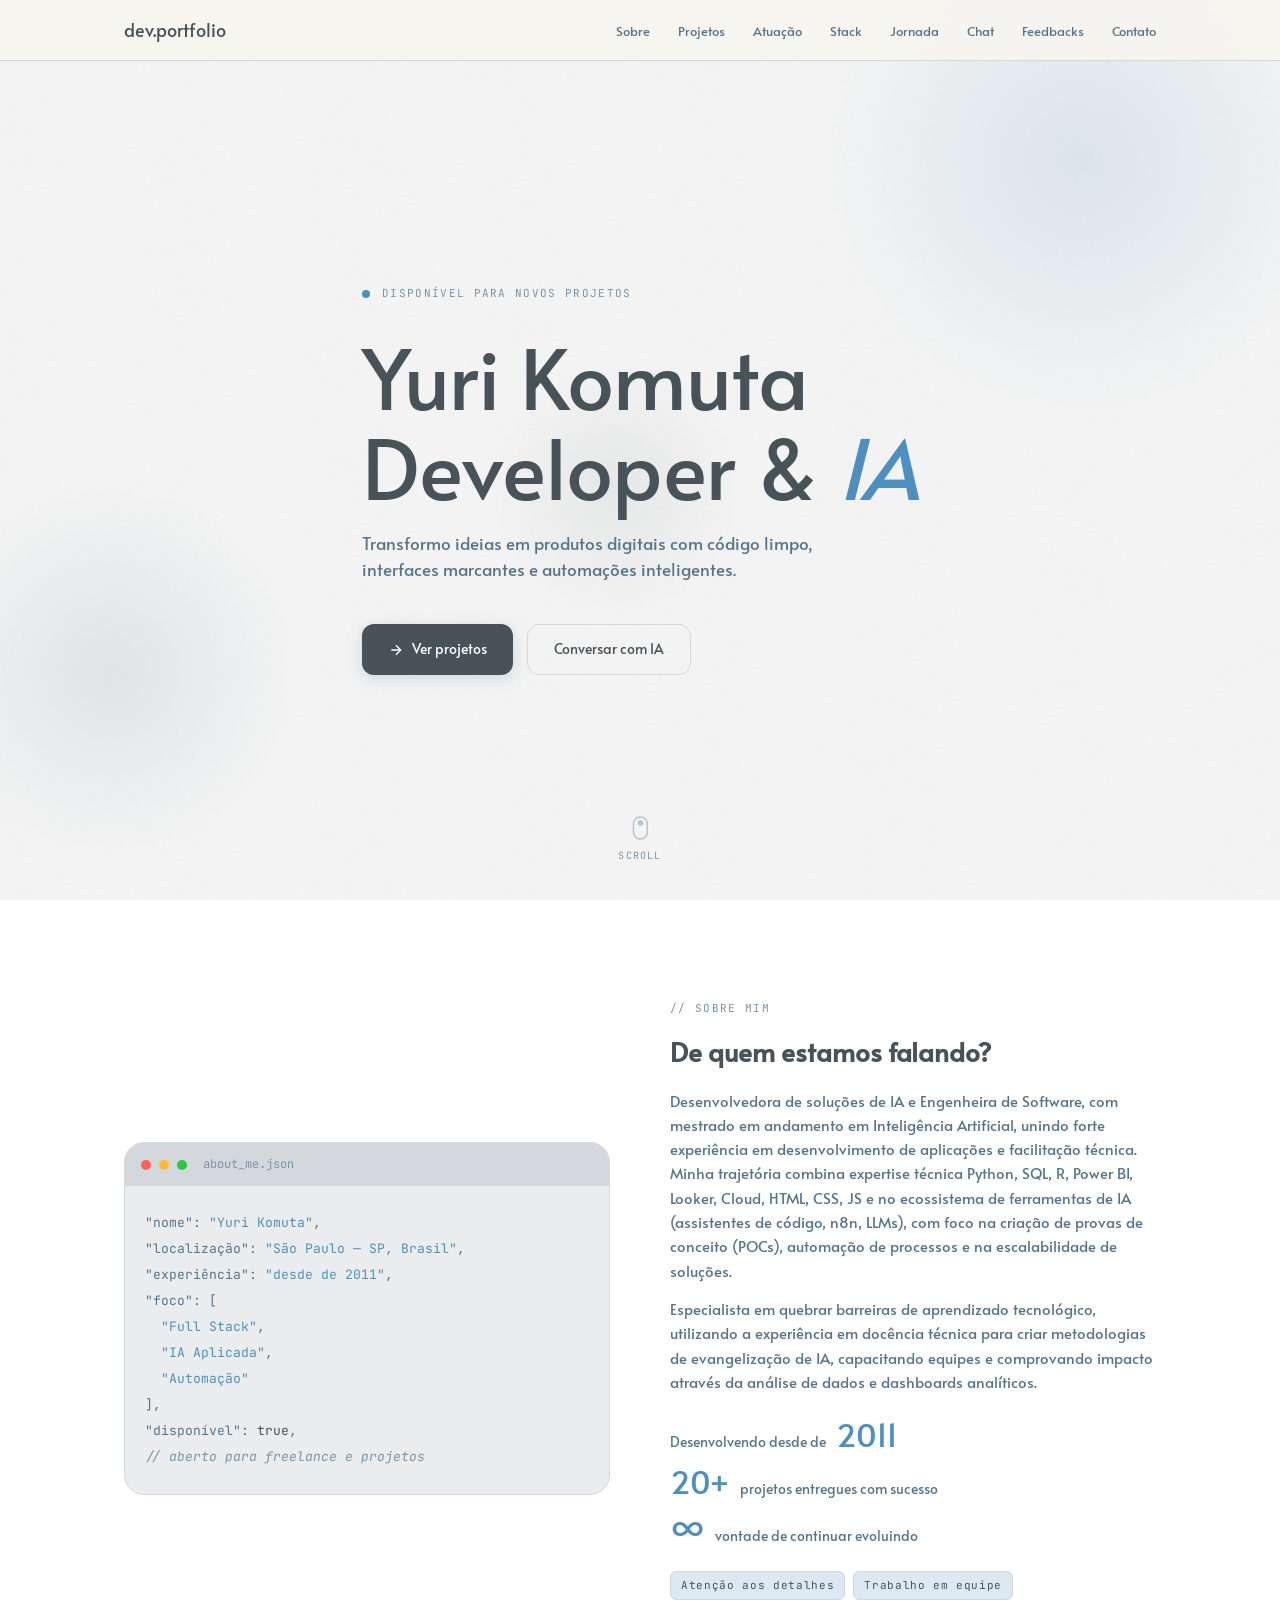
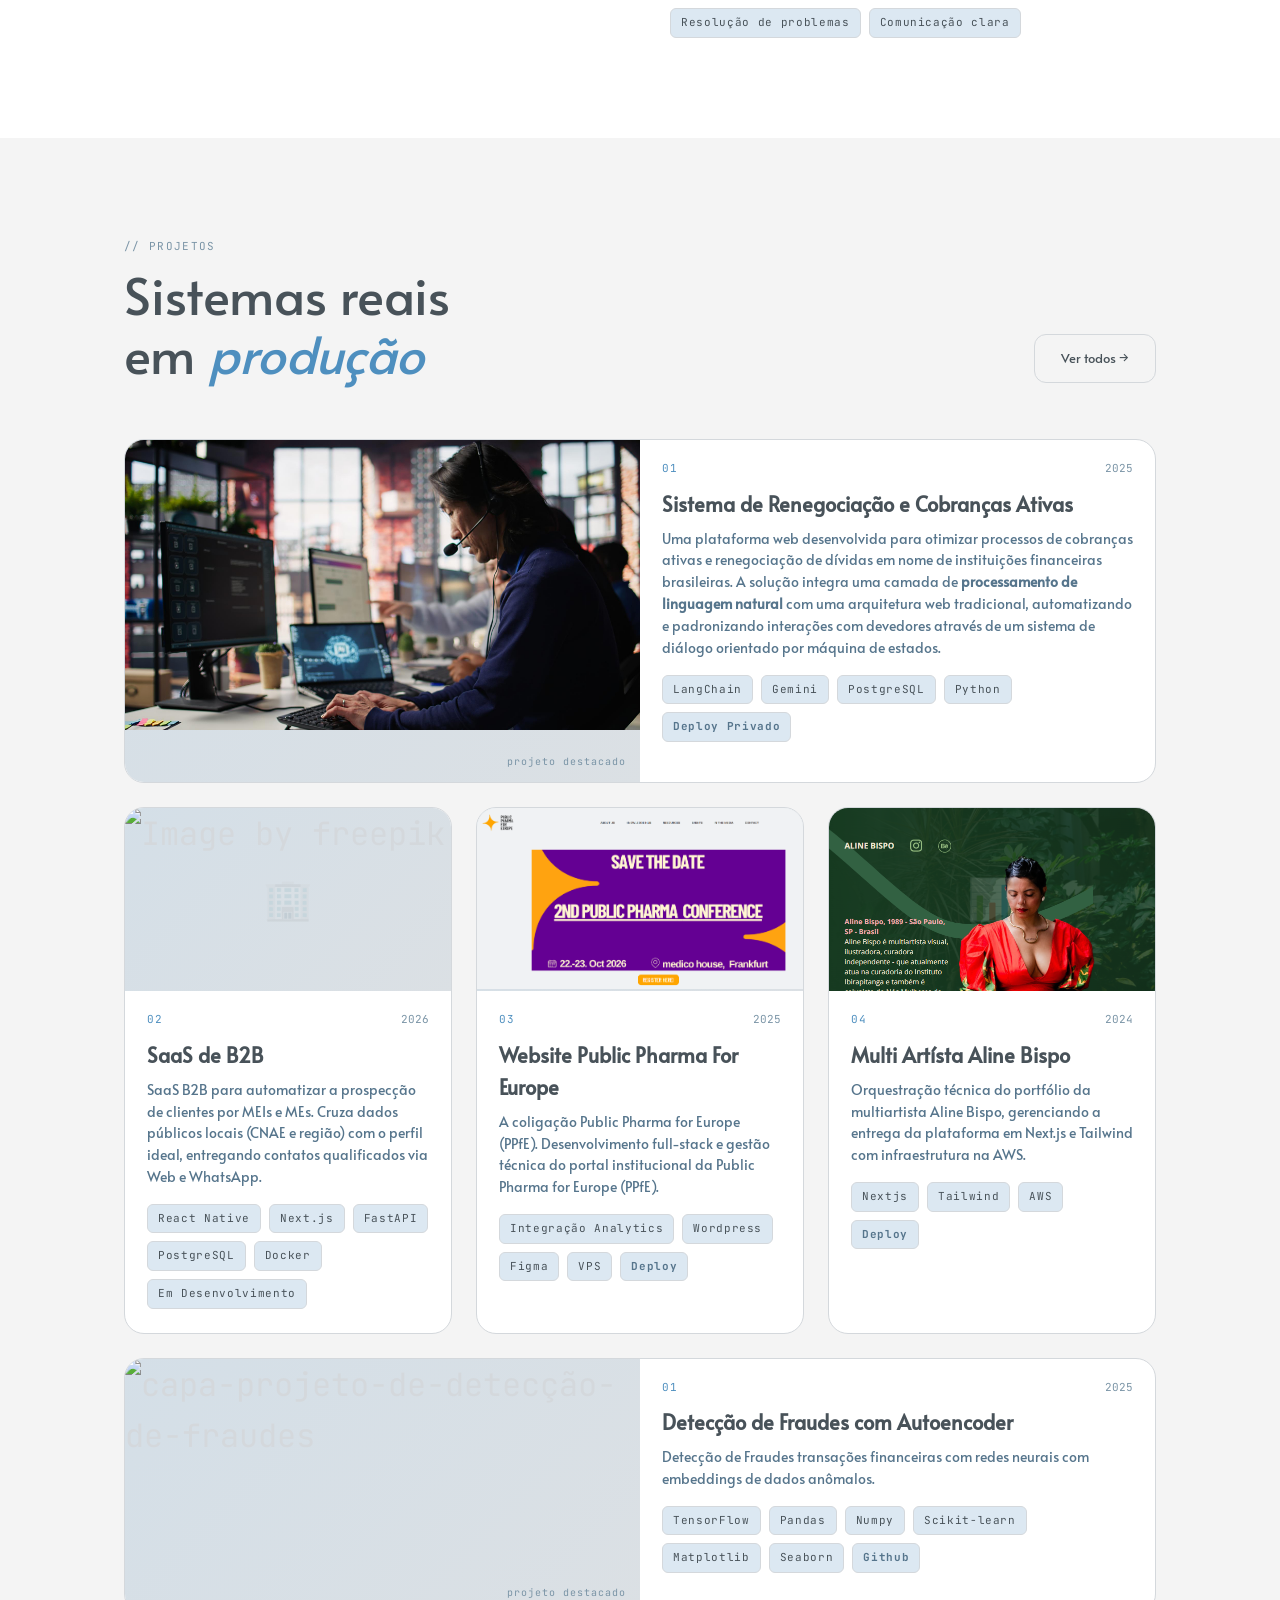
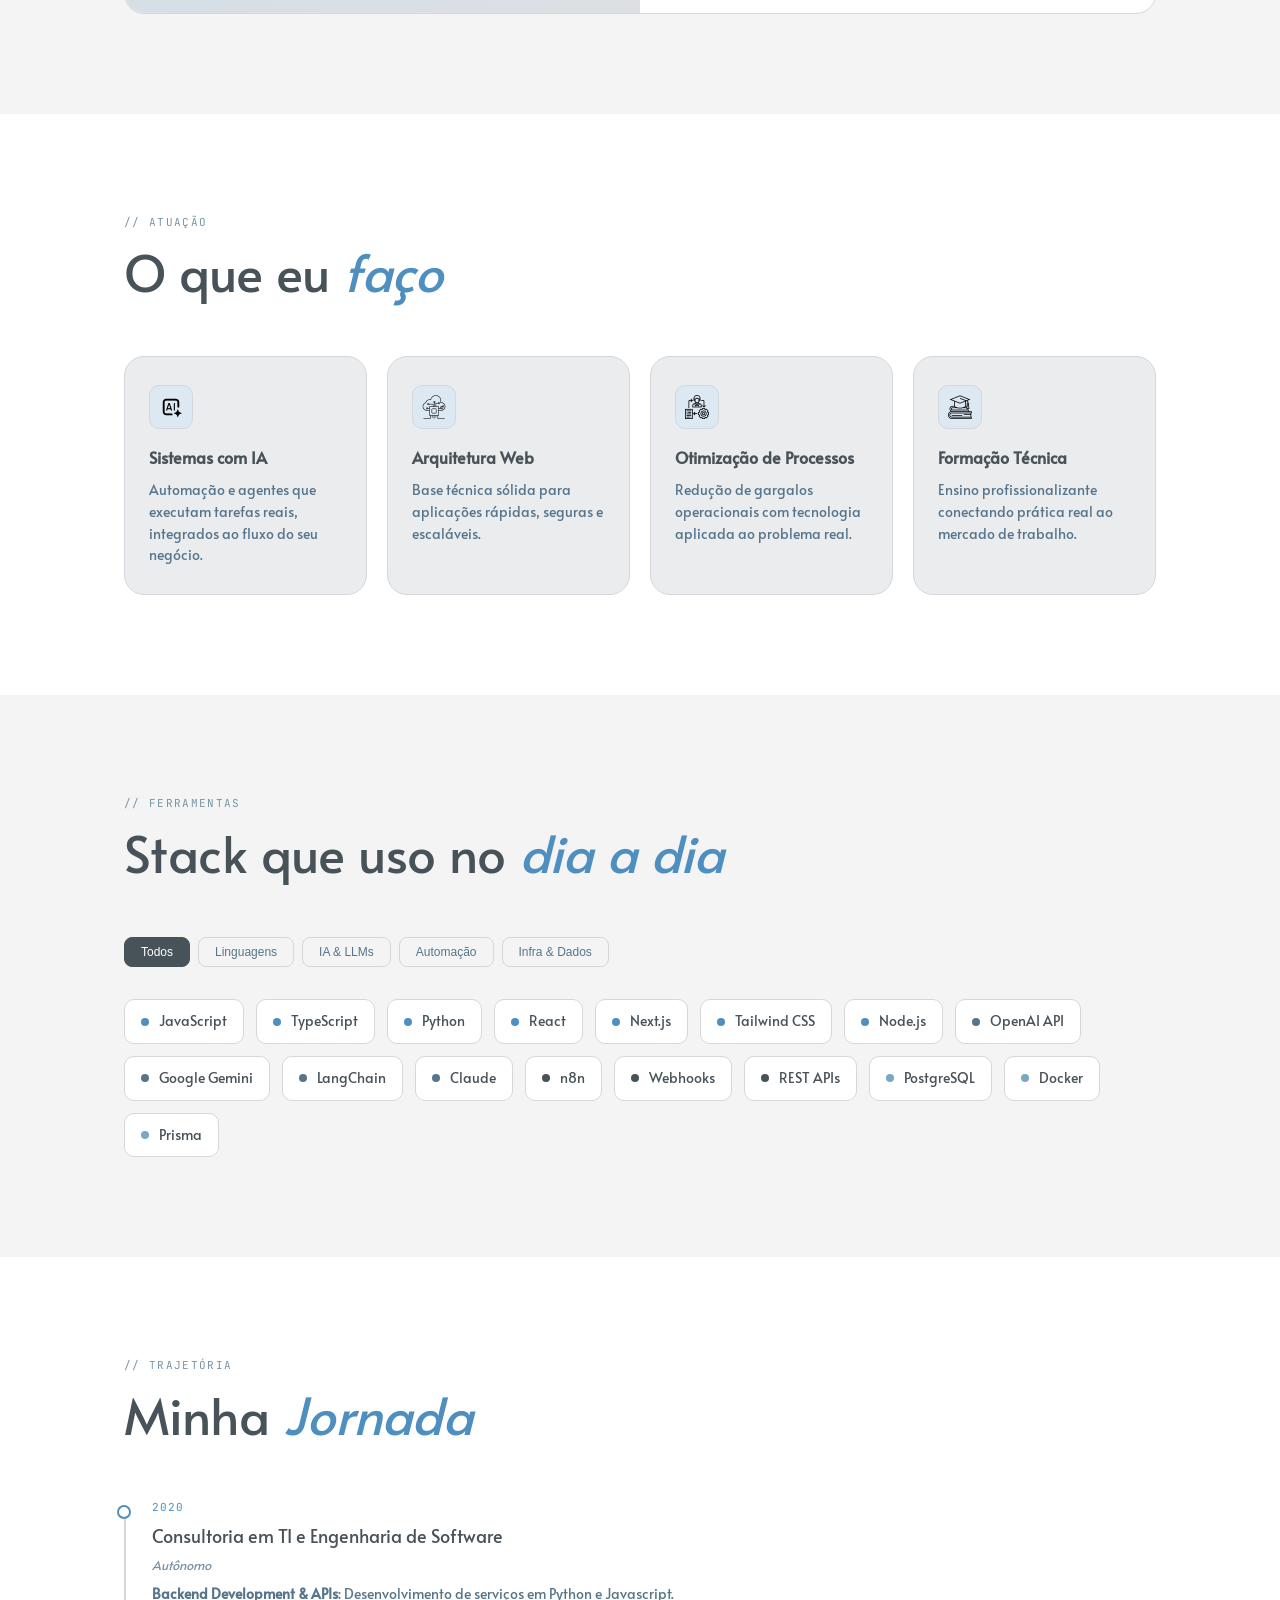
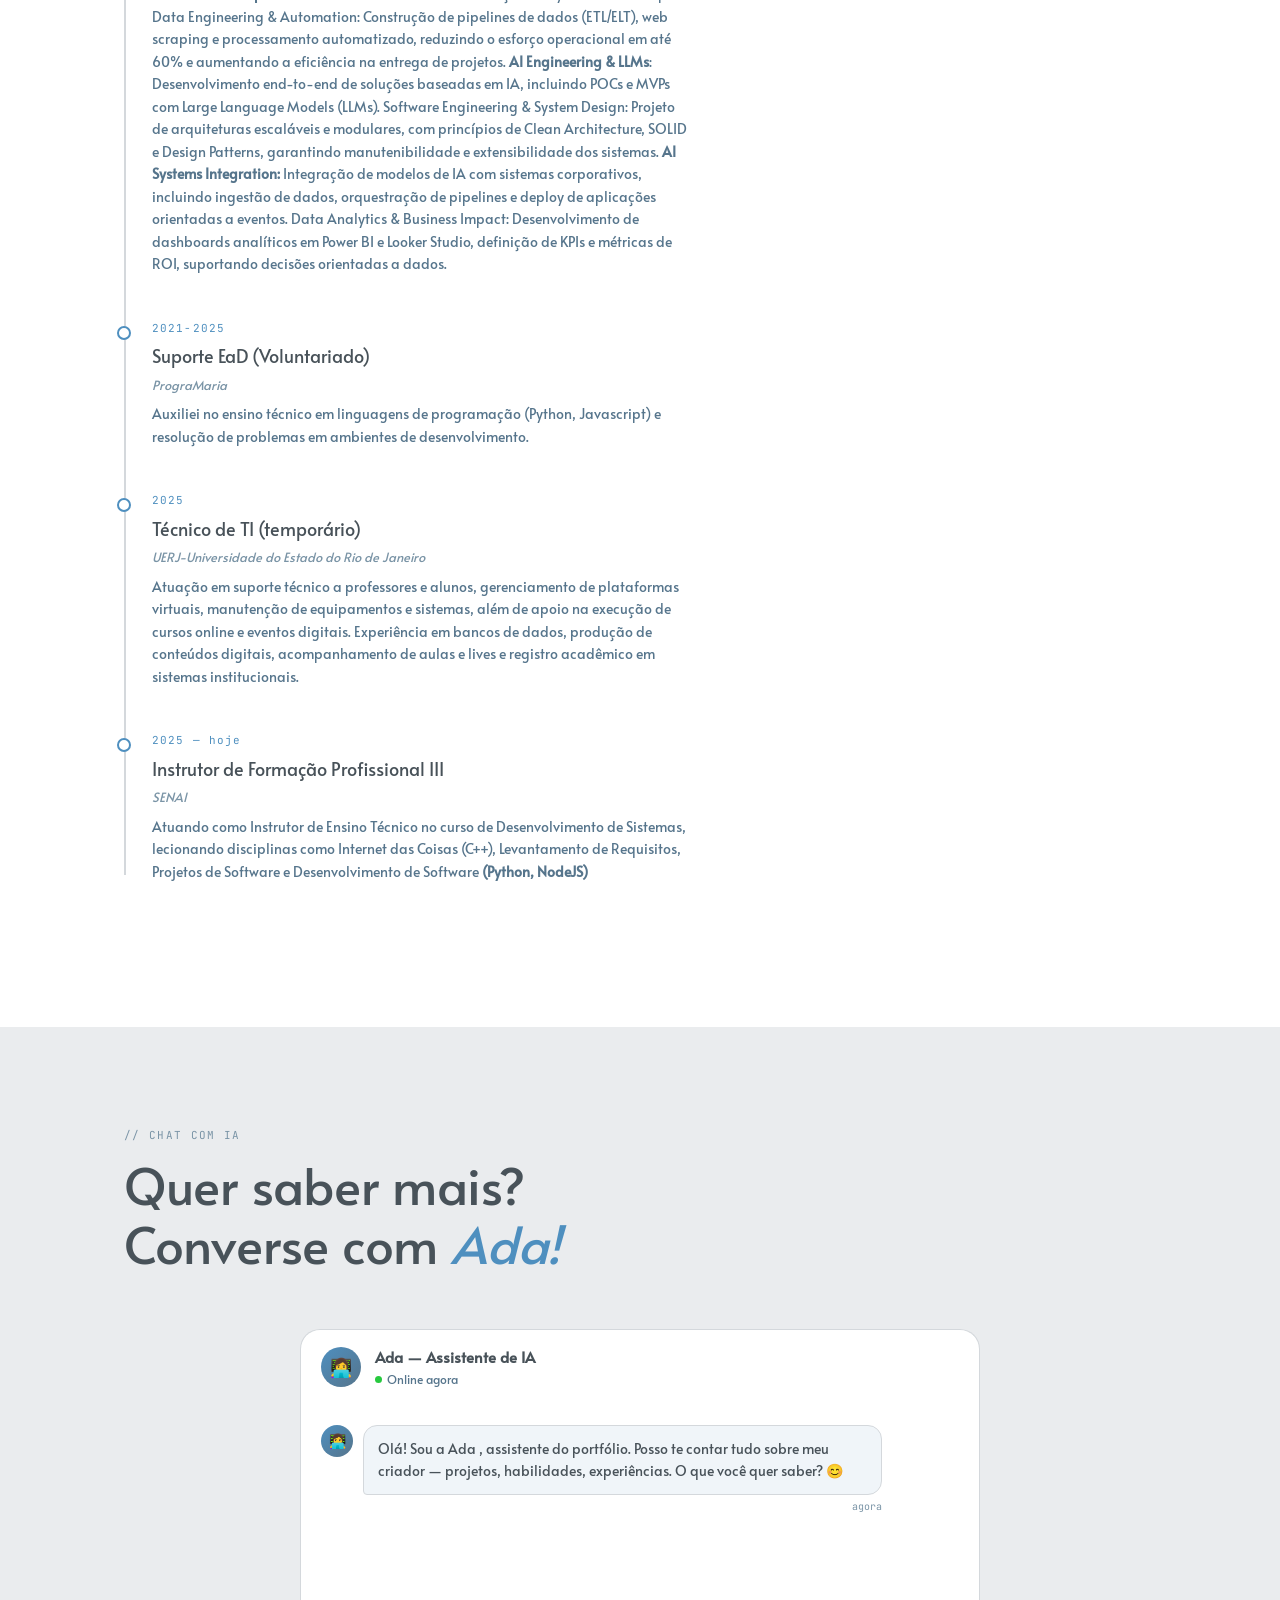
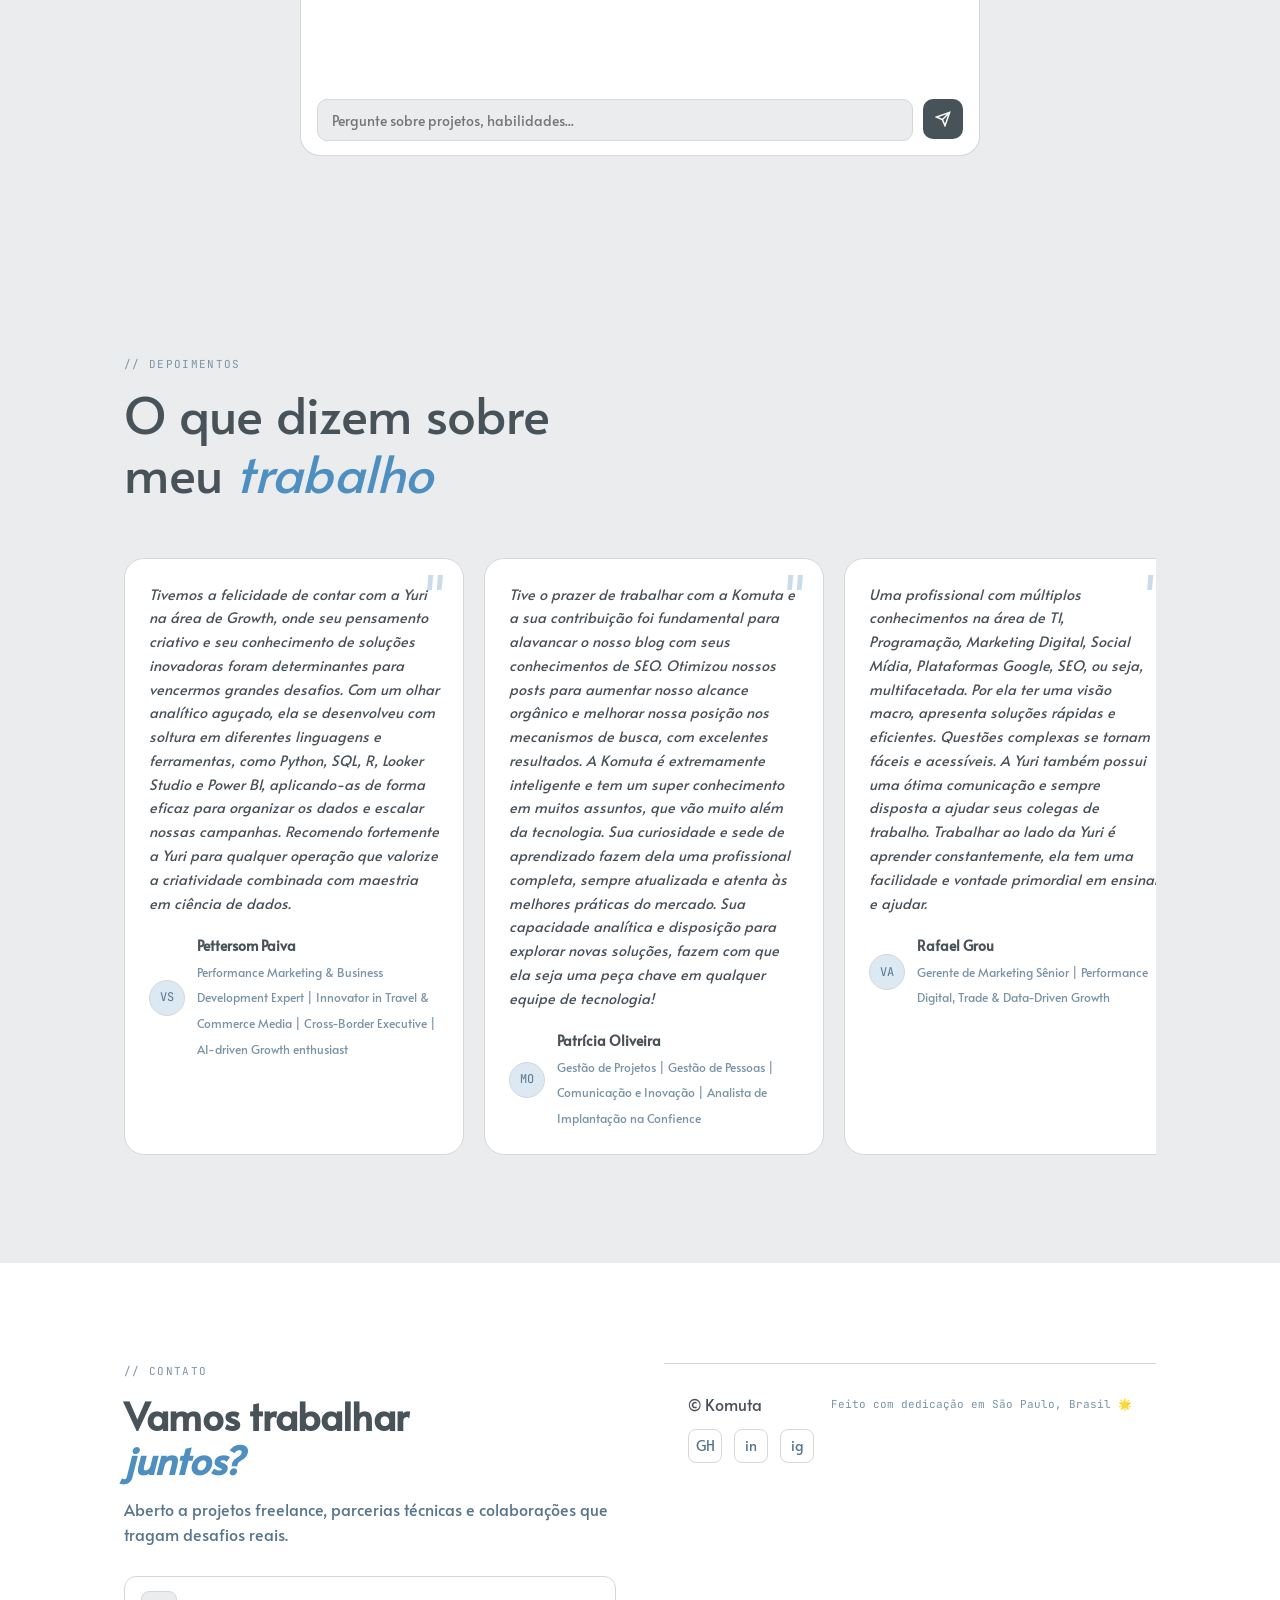
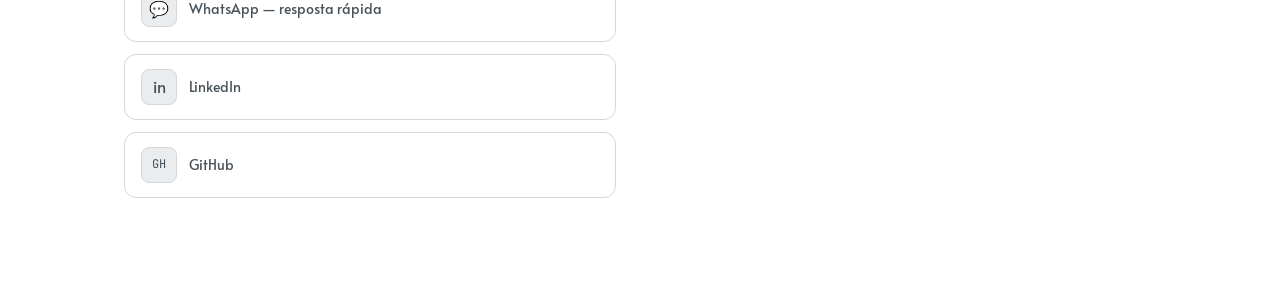
==== commit b09a7763: "fix timeline reveal" ====
--- a/index.html
+++ b/index.html
@@ -424,14 +424,15 @@
           <div class="tl-year">2020</div>
           <div class="tl-title">Consultoria em TI e Engenharia de Software </div>
           <div class="tl-company">Autônomo</div>
-          <div class="tl-desc">AI Engineering & LLMs: Desenvolvimento end-to-end de soluções baseadas em IA, incluindo
+          <div class="tl-desc"> 
+            <b>Backend Development & APIs</b>: Desenvolvimento de serviços em Python e Javascript. Data Engineering &
+            Automation: Construção de pipelines de dados (ETL/ELT), web scraping e processamento automatizado, reduzindo
+            o esforço operacional em até 60% e aumentando a eficiência na entrega de projetos.
+            <b>AI Engineering & LLMs</b>: Desenvolvimento end-to-end de soluções baseadas em IA, incluindo
             POCs e MVPs com Large Language Models (LLMs).
             Software Engineering & System Design: Projeto de arquiteturas escaláveis e modulares, com princípios de
             Clean Architecture, SOLID e Design Patterns, garantindo manutenibilidade e extensibilidade dos sistemas.
-            Backend Development & APIs: Desenvolvimento de serviços em Python e Javascript. Data Engineering &
-            Automation: Construção de pipelines de dados (ETL/ELT), web scraping e processamento automatizado, reduzindo
-            o esforço operacional em até 60% e aumentando a eficiência na entrega de projetos.
-            AI Systems Integration: Integração de modelos de IA com sistemas corporativos, incluindo ingestão de dados,
+            <b>AI Systems Integration:</b> Integração de modelos de IA com sistemas corporativos, incluindo ingestão de dados,
             orquestração de pipelines e deploy de aplicações orientadas a eventos.
             Data Analytics & Business Impact: Desenvolvimento de dashboards analíticos em Power BI e Looker Studio,
             definição de KPIs e métricas de ROI, suportando decisões orientadas a dados.
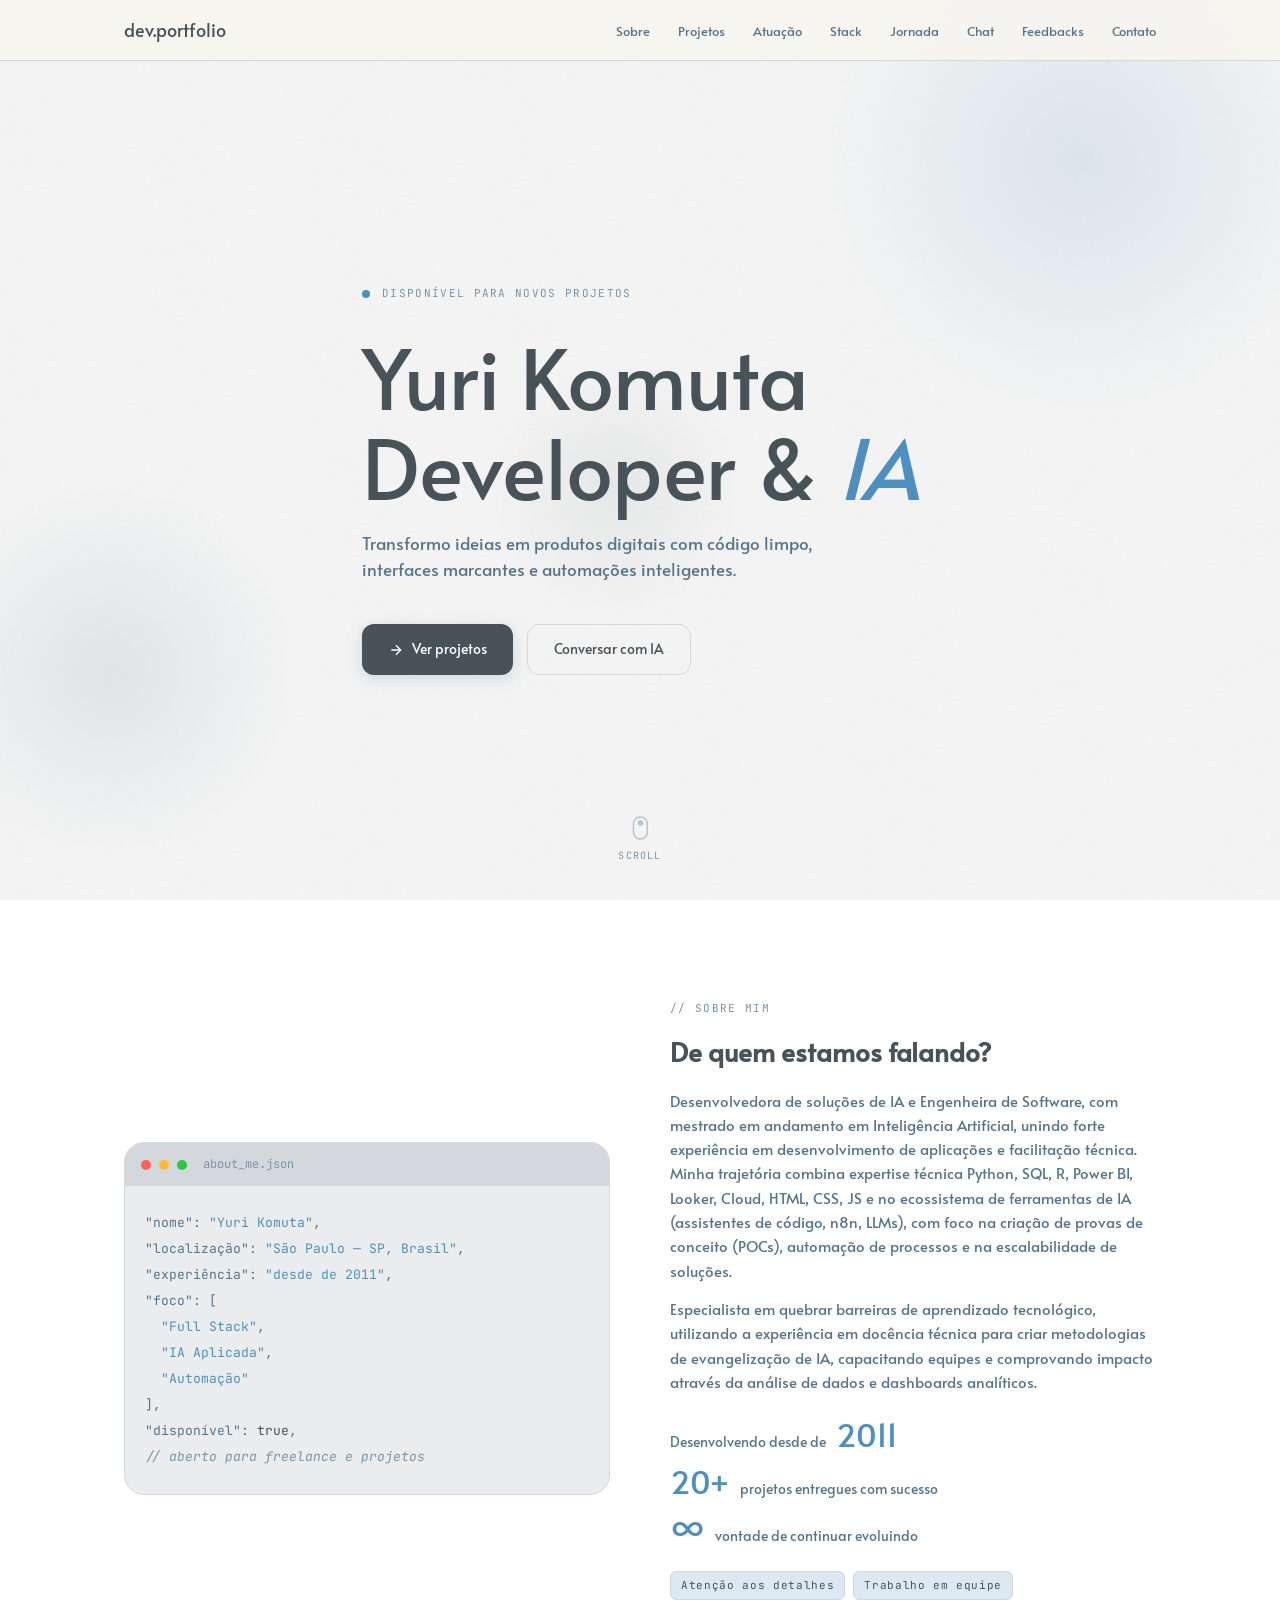
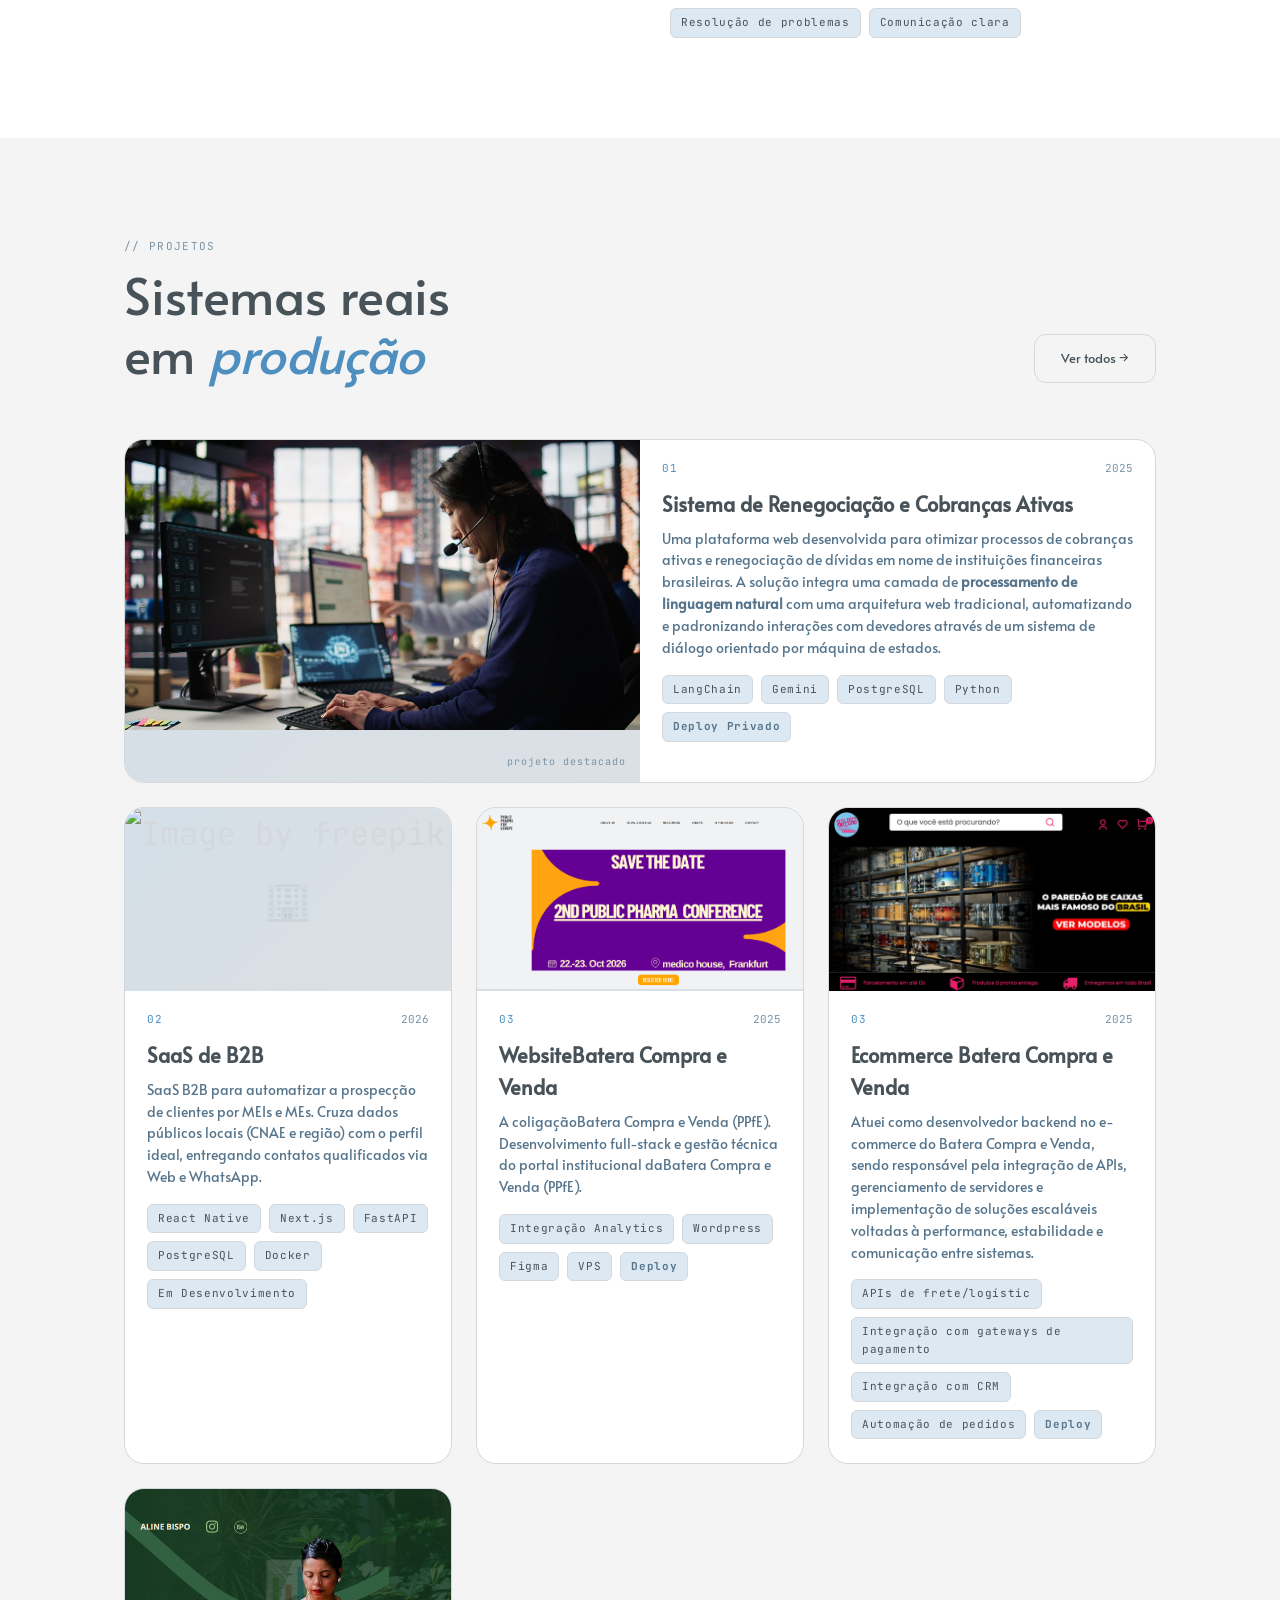
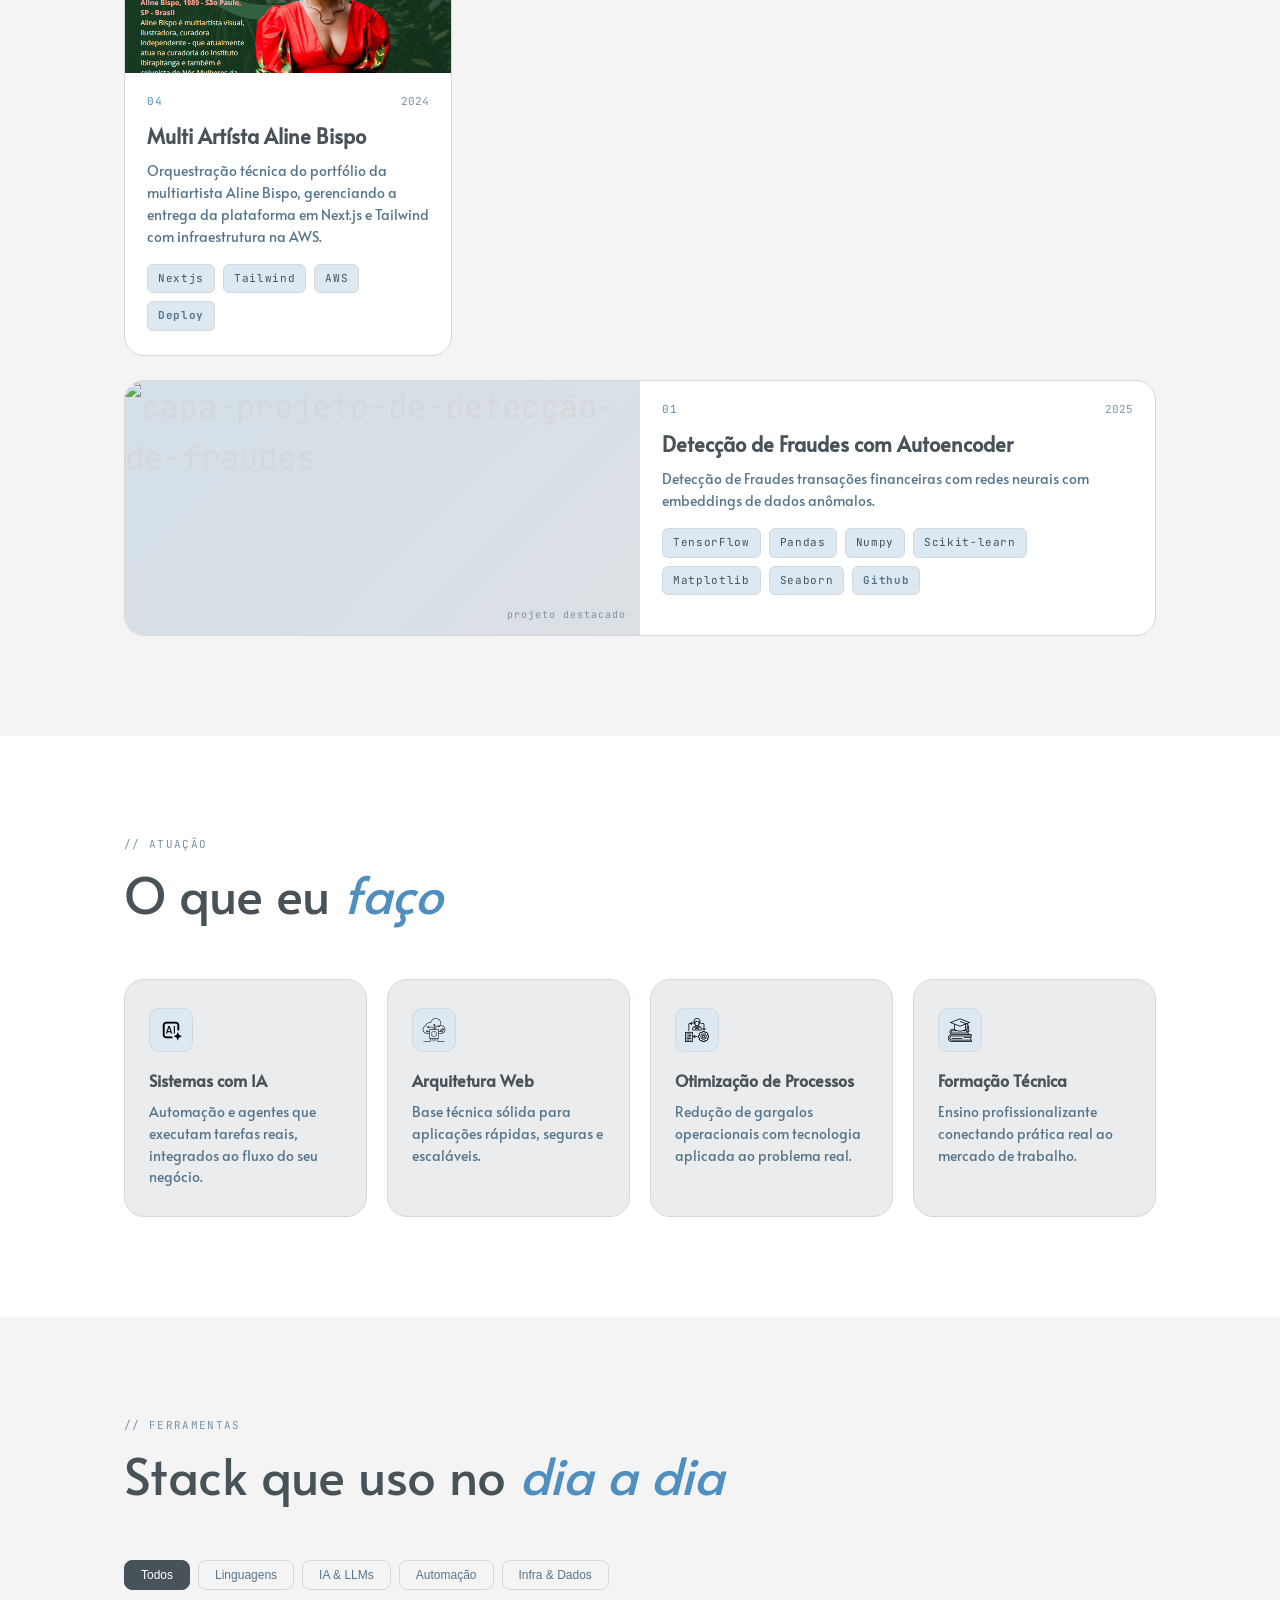
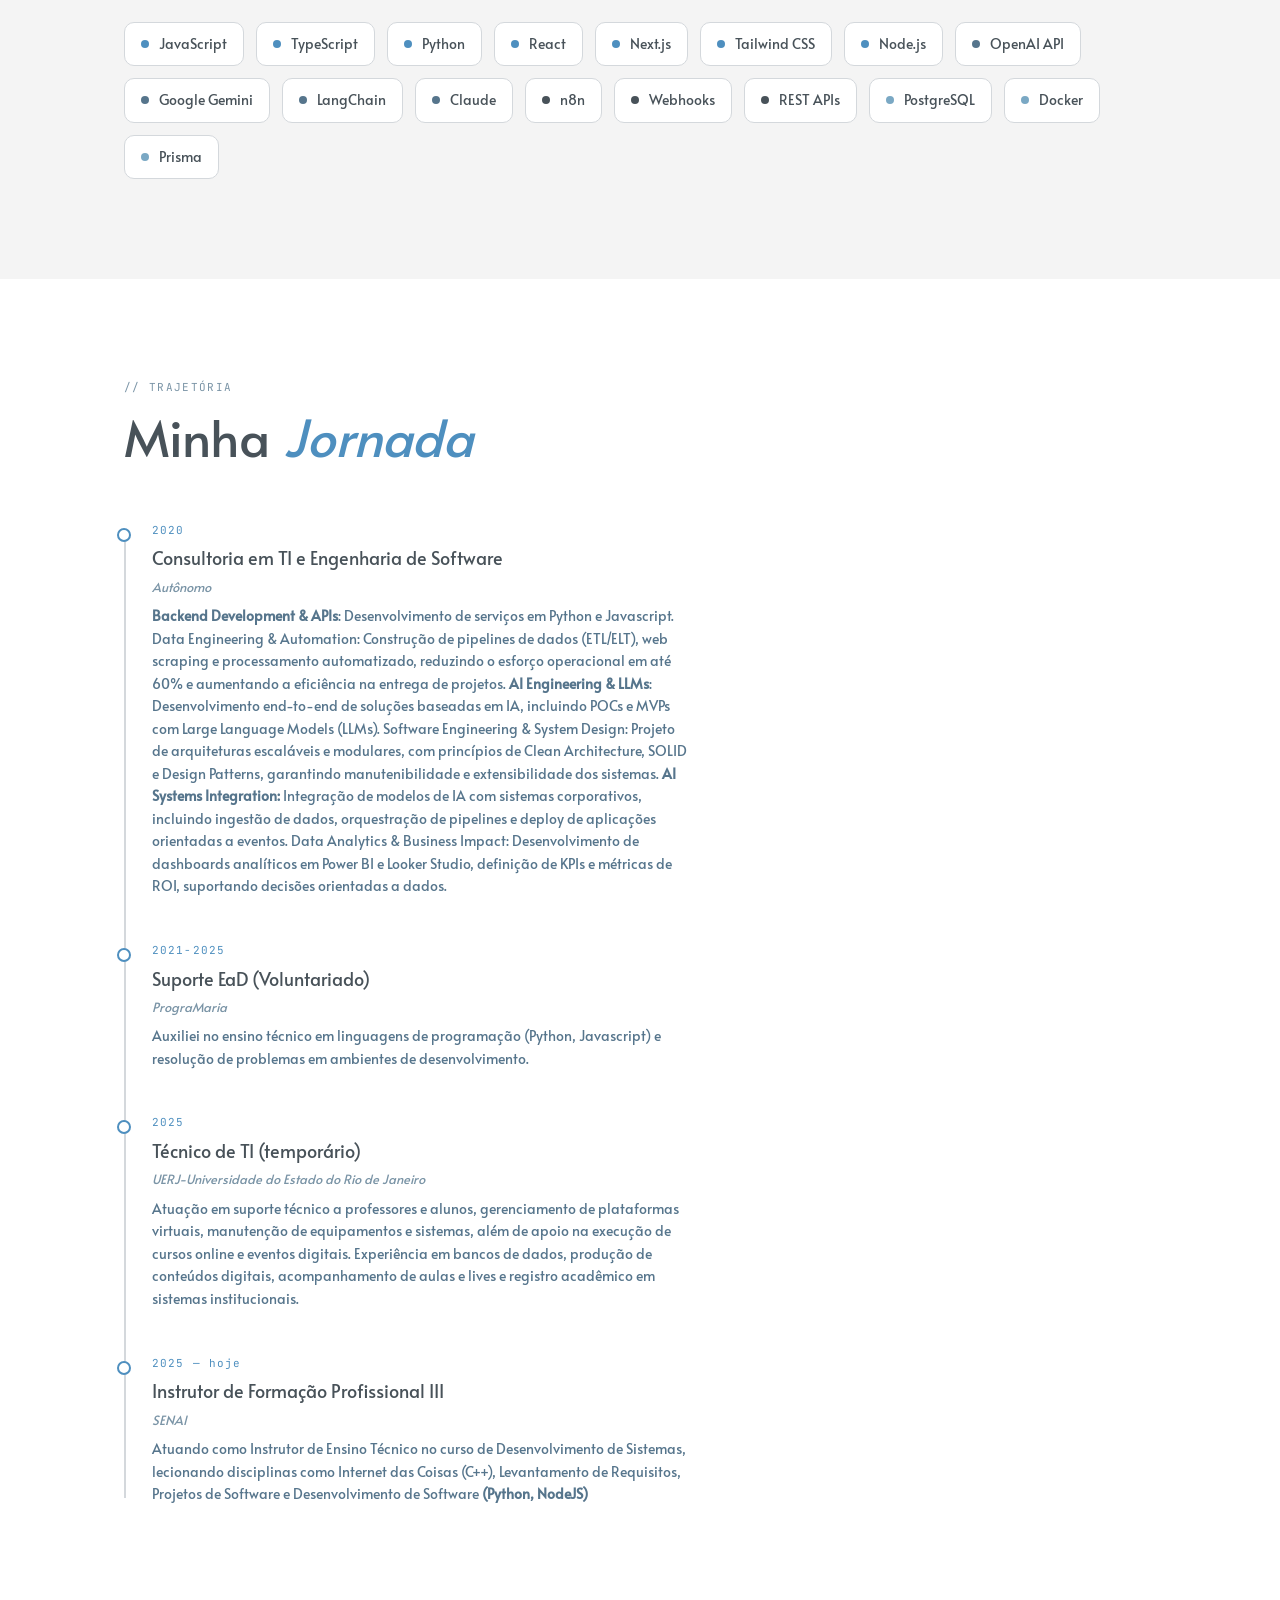
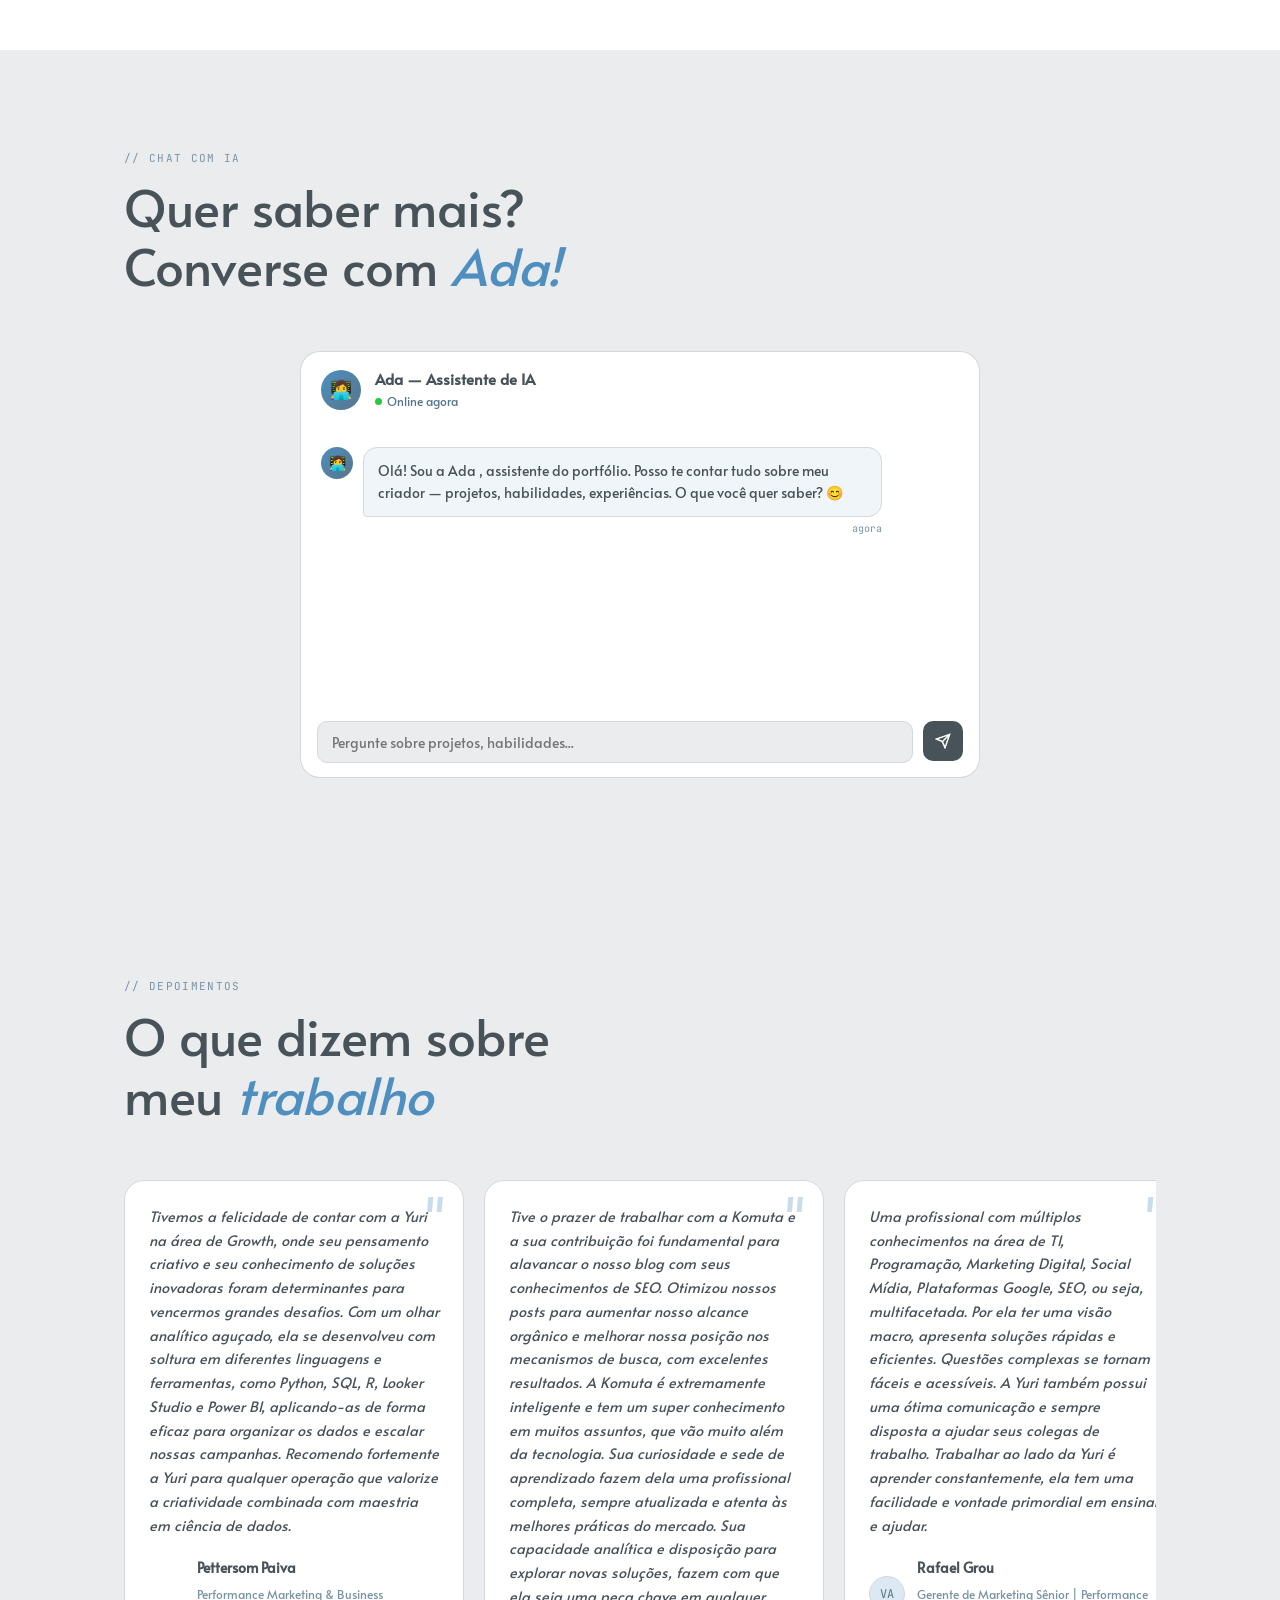
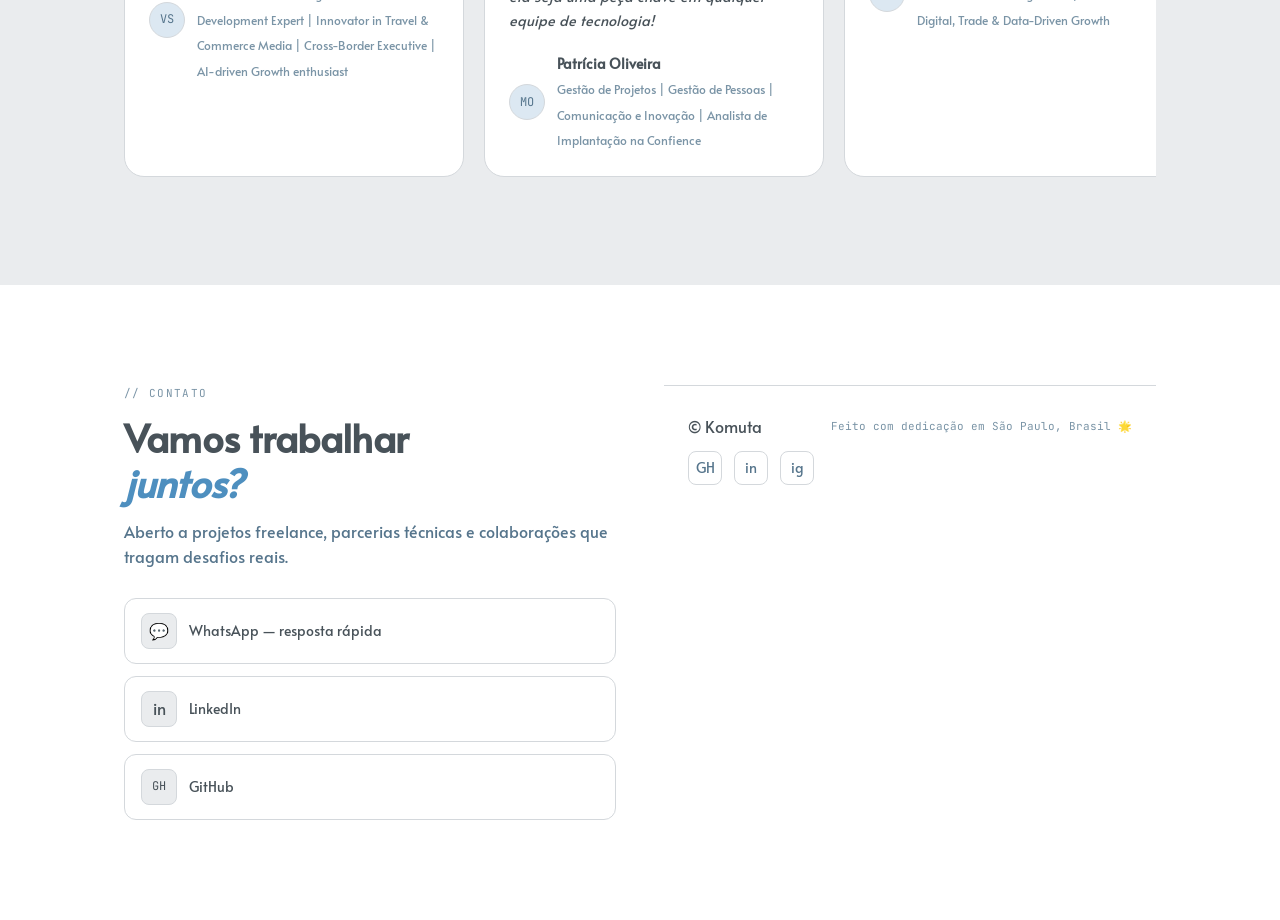
==== commit e5fc22f9: "add projects" ====
--- a/index.html
+++ b/index.html
@@ -212,7 +212,7 @@
         <div class="project-card reveal">
           <div class="project-thumb">
             <div class="project-thumb-gradient">
-                   <img src="assets\publicpharmaforeurope.png" alt="Image by freepik"></a>
+              <img src="assets\publicpharmaforeurope.png" alt="Image by freepik"></a>
             </div>
             <span style="font-size:2.5rem;opacity:.15;"></span>
           </div>
@@ -221,8 +221,8 @@
               <span class="project-number">03</span>
               <span class="project-year">2025</span>
             </div>
-            <h3 class="project-name">Website Public Pharma For Europe</h3>
-            <p class="project-desc">A coligação Public Pharma for Europe (PPfE). Desenvolvimento full-stack e gestão técnica do portal institucional da Public Pharma for Europe (PPfE).</p>
+            <h3 class="project-name">WebsiteBatera Compra e Venda</h3>
+            <p class="project-desc">A coligaçãoBatera Compra e Venda (PPfE). Desenvolvimento full-stack e gestão técnica do portal institucional daBatera Compra e Venda (PPfE).</p>
             <div class="pill-row">
               <span class="tag">Integração Analytics</span>
               <span class="tag">Wordpress</span>
@@ -230,6 +230,32 @@
               <span class="tag">VPS</span>
               <span class="tag">
                 <b><a href="https://publicpharmaforeurope.org/" target="_blank">Deploy</a></b>
+              </span>
+            </div>
+          </div>
+        </div>
+
+      <div class="project-card reveal">
+          <div class="project-thumb">
+            <div class="project-thumb-gradient">
+              <img src="assets/batera-compra-e-venda.png" alt="Image by ecommerce Batera"></a>
+            </div>
+            <span style="font-size:2.5rem;opacity:.15;"></span>
+          </div>
+          <div class="project-body">
+            <div class="project-meta">
+              <span class="project-number">03</span>
+              <span class="project-year">2025</span>
+            </div>
+            <h3 class="project-name">Ecommerce Batera Compra e Venda</h3>
+            <p class="project-desc">Atuei como desenvolvedor backend no e-commerce do Batera Compra e Venda, sendo responsável pela integração de APIs, gerenciamento de servidores e implementação de soluções escaláveis voltadas à performance, estabilidade e comunicação entre sistemas.</p>
+            <div class="pill-row">
+              <span class="tag">APIs de frete/logístic</span>
+              <span class="tag">Integração com gateways de pagamento</span>
+              <span class="tag">Integração com CRM</span>
+              <span class="tag">Automação de pedidos</span>
+              <span class="tag">
+                <b><a href="https://www.bateracompraevenda.com.br/" target="_blank">Deploy</a></b>
               </span>
             </div>
           </div>
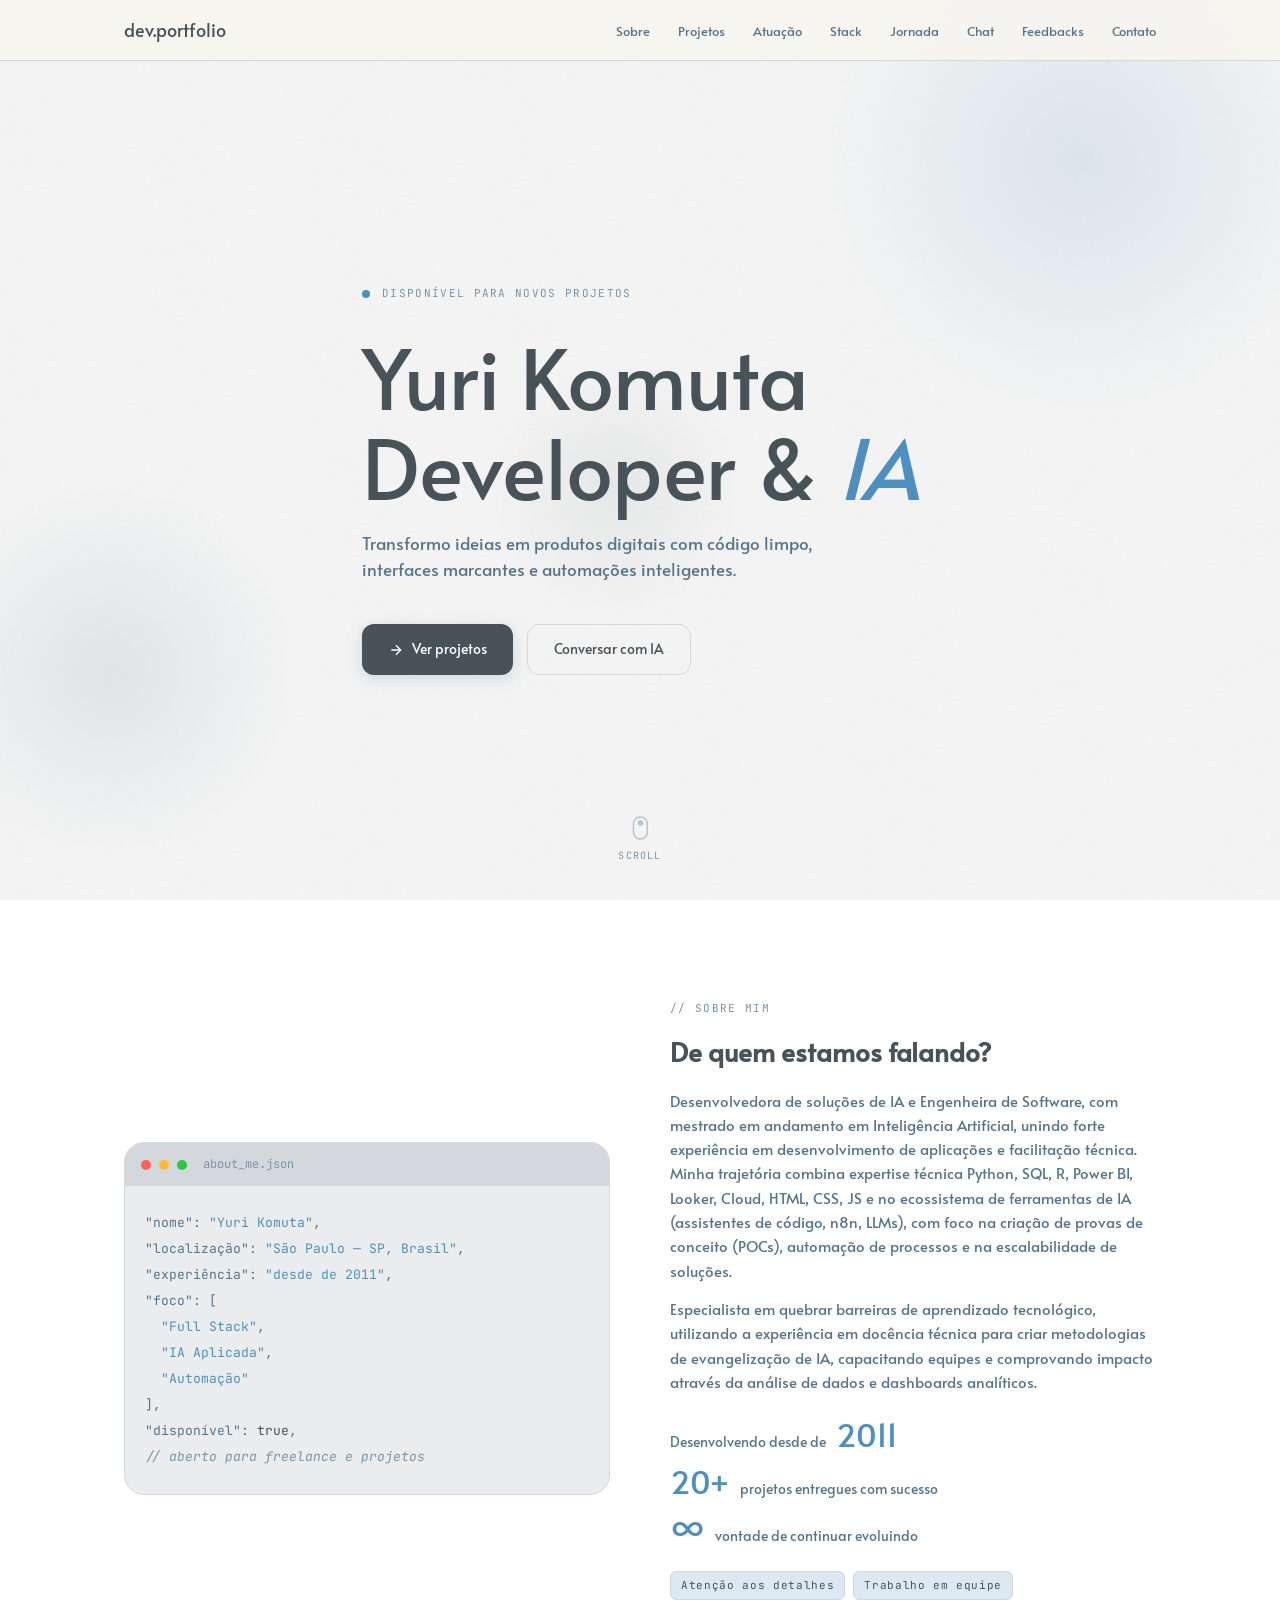
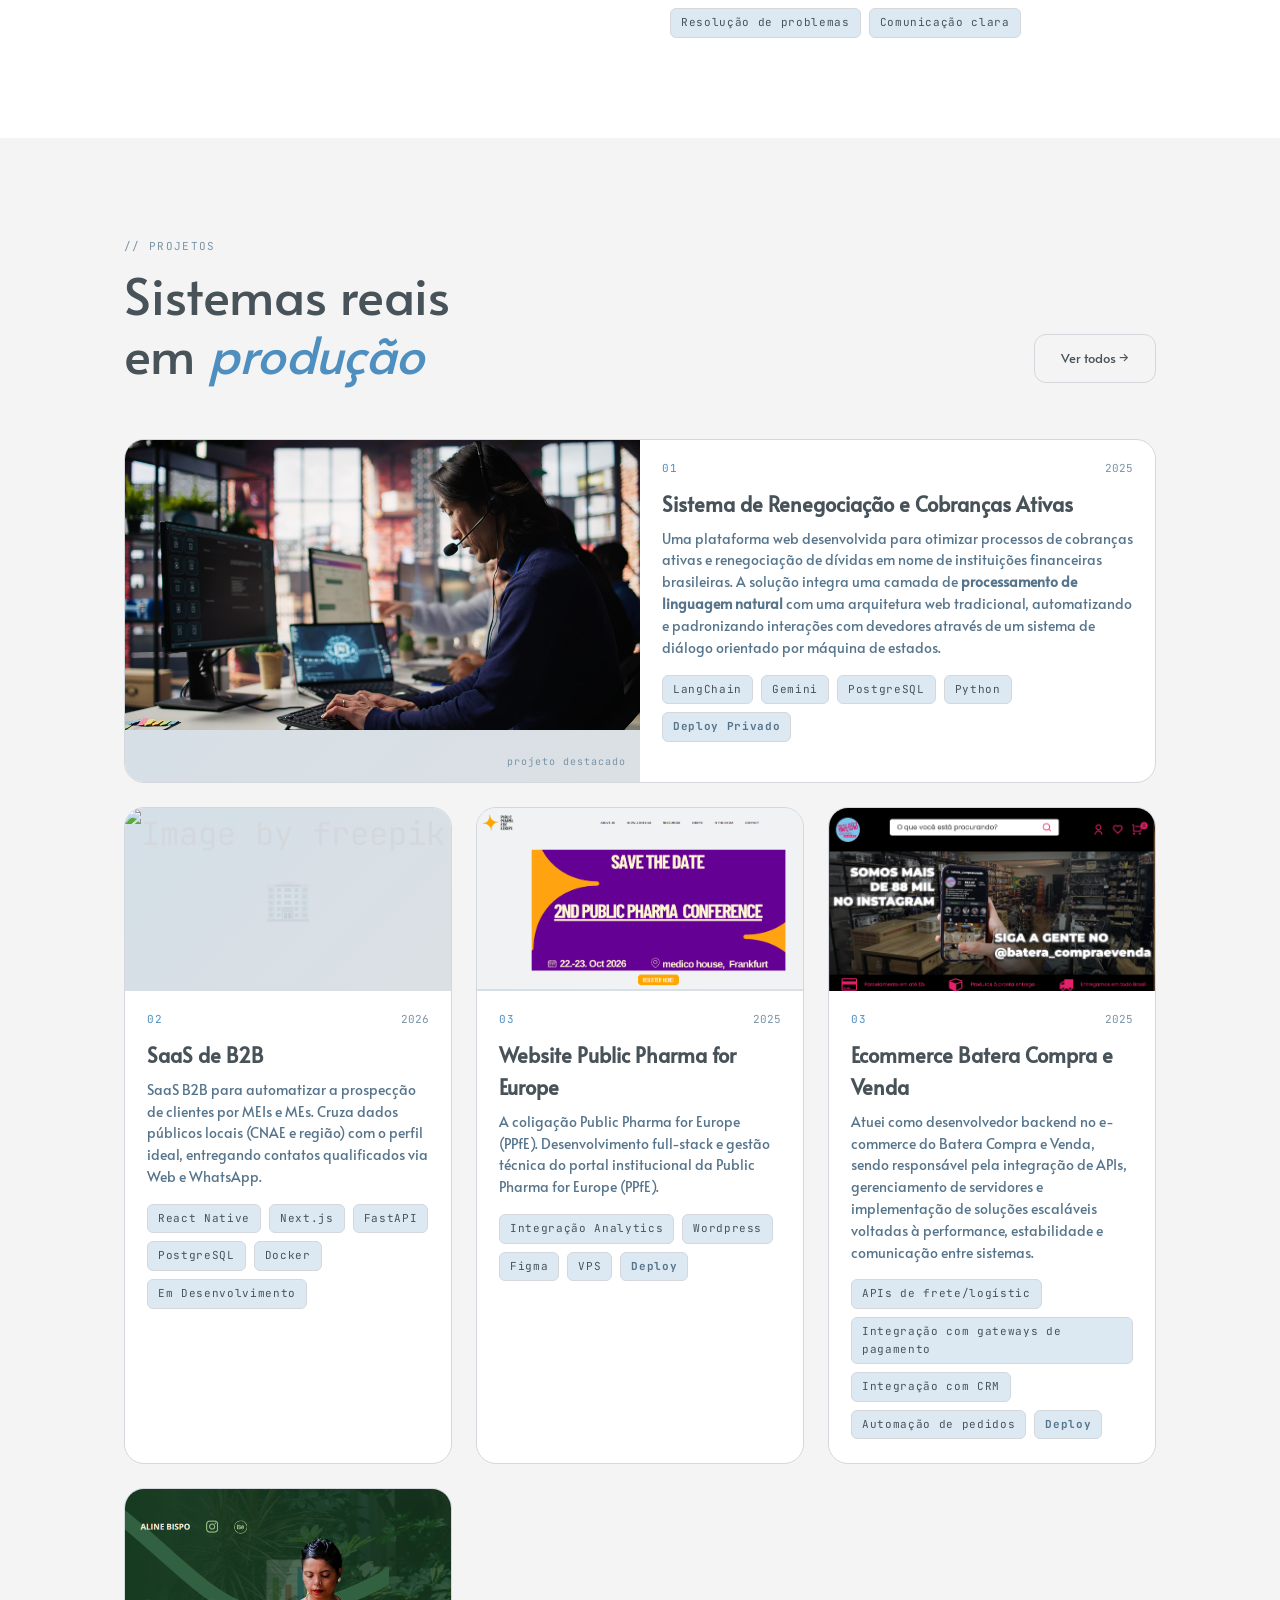
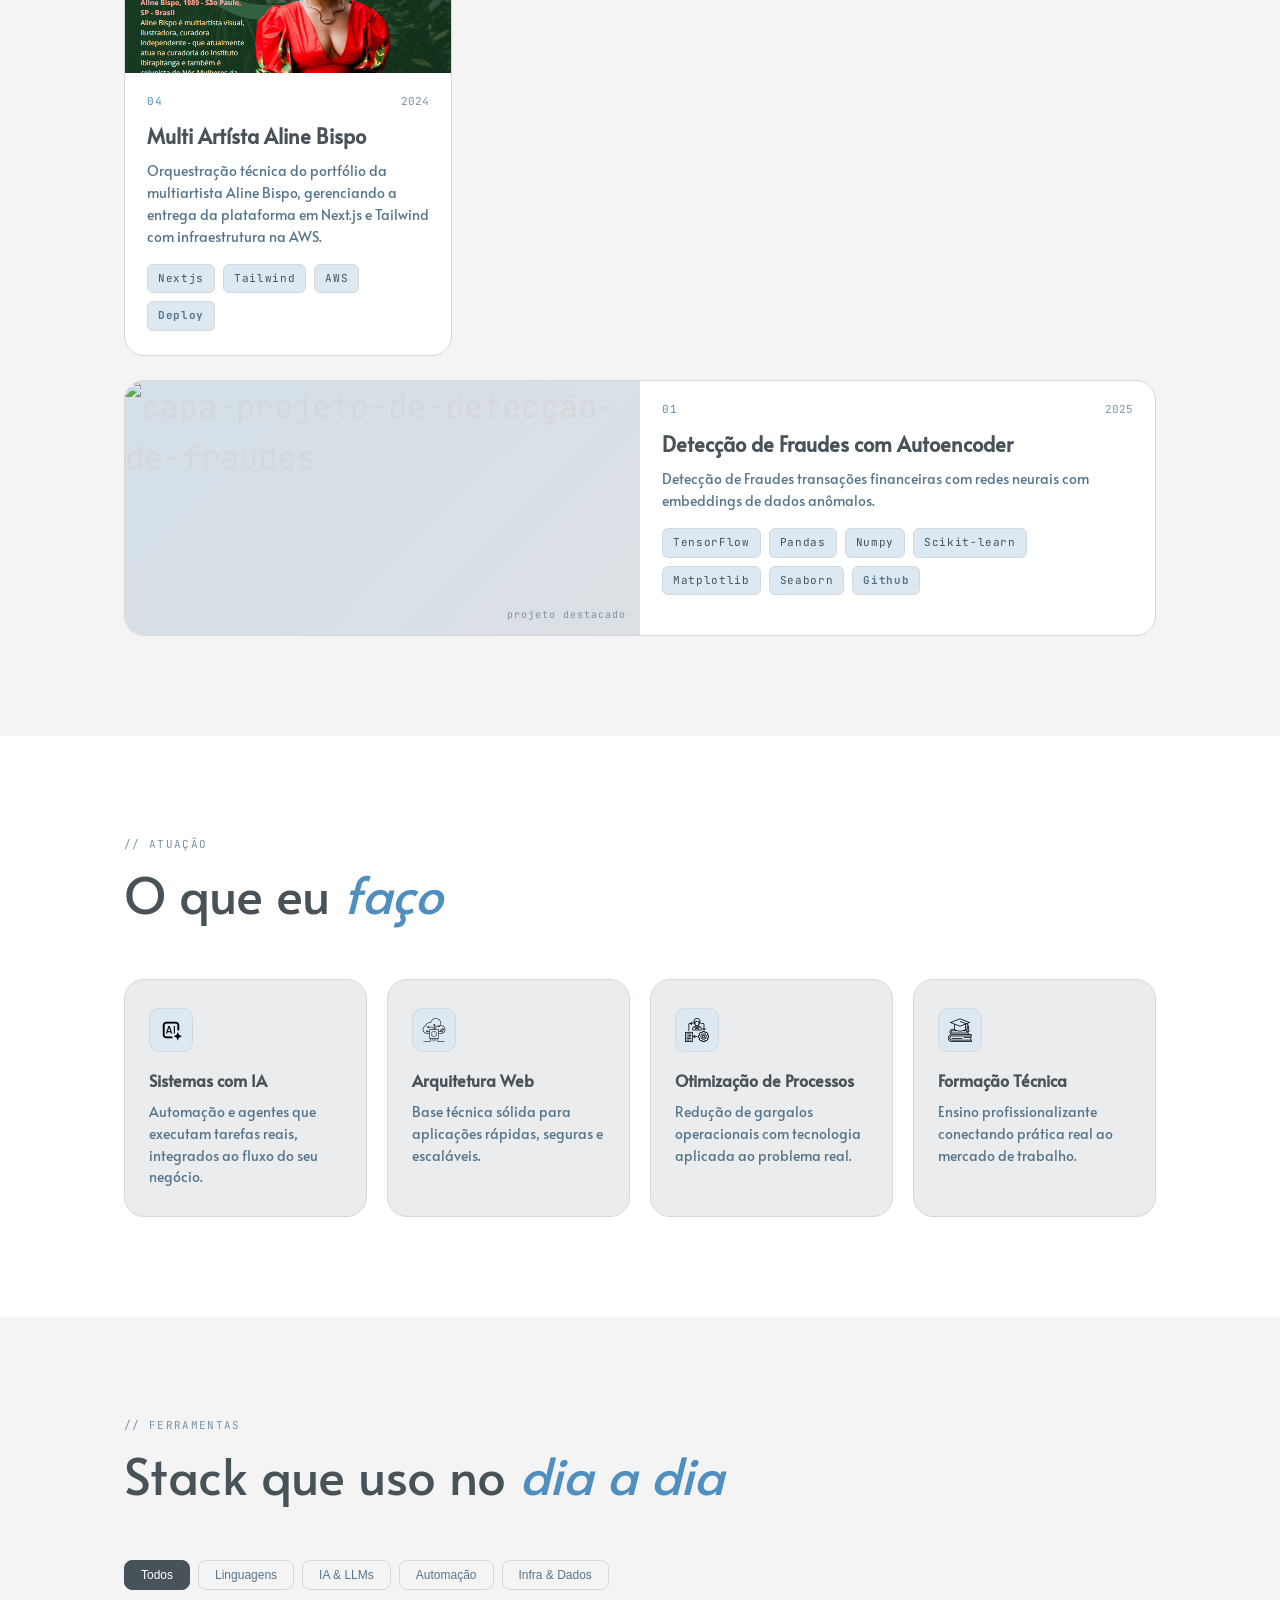
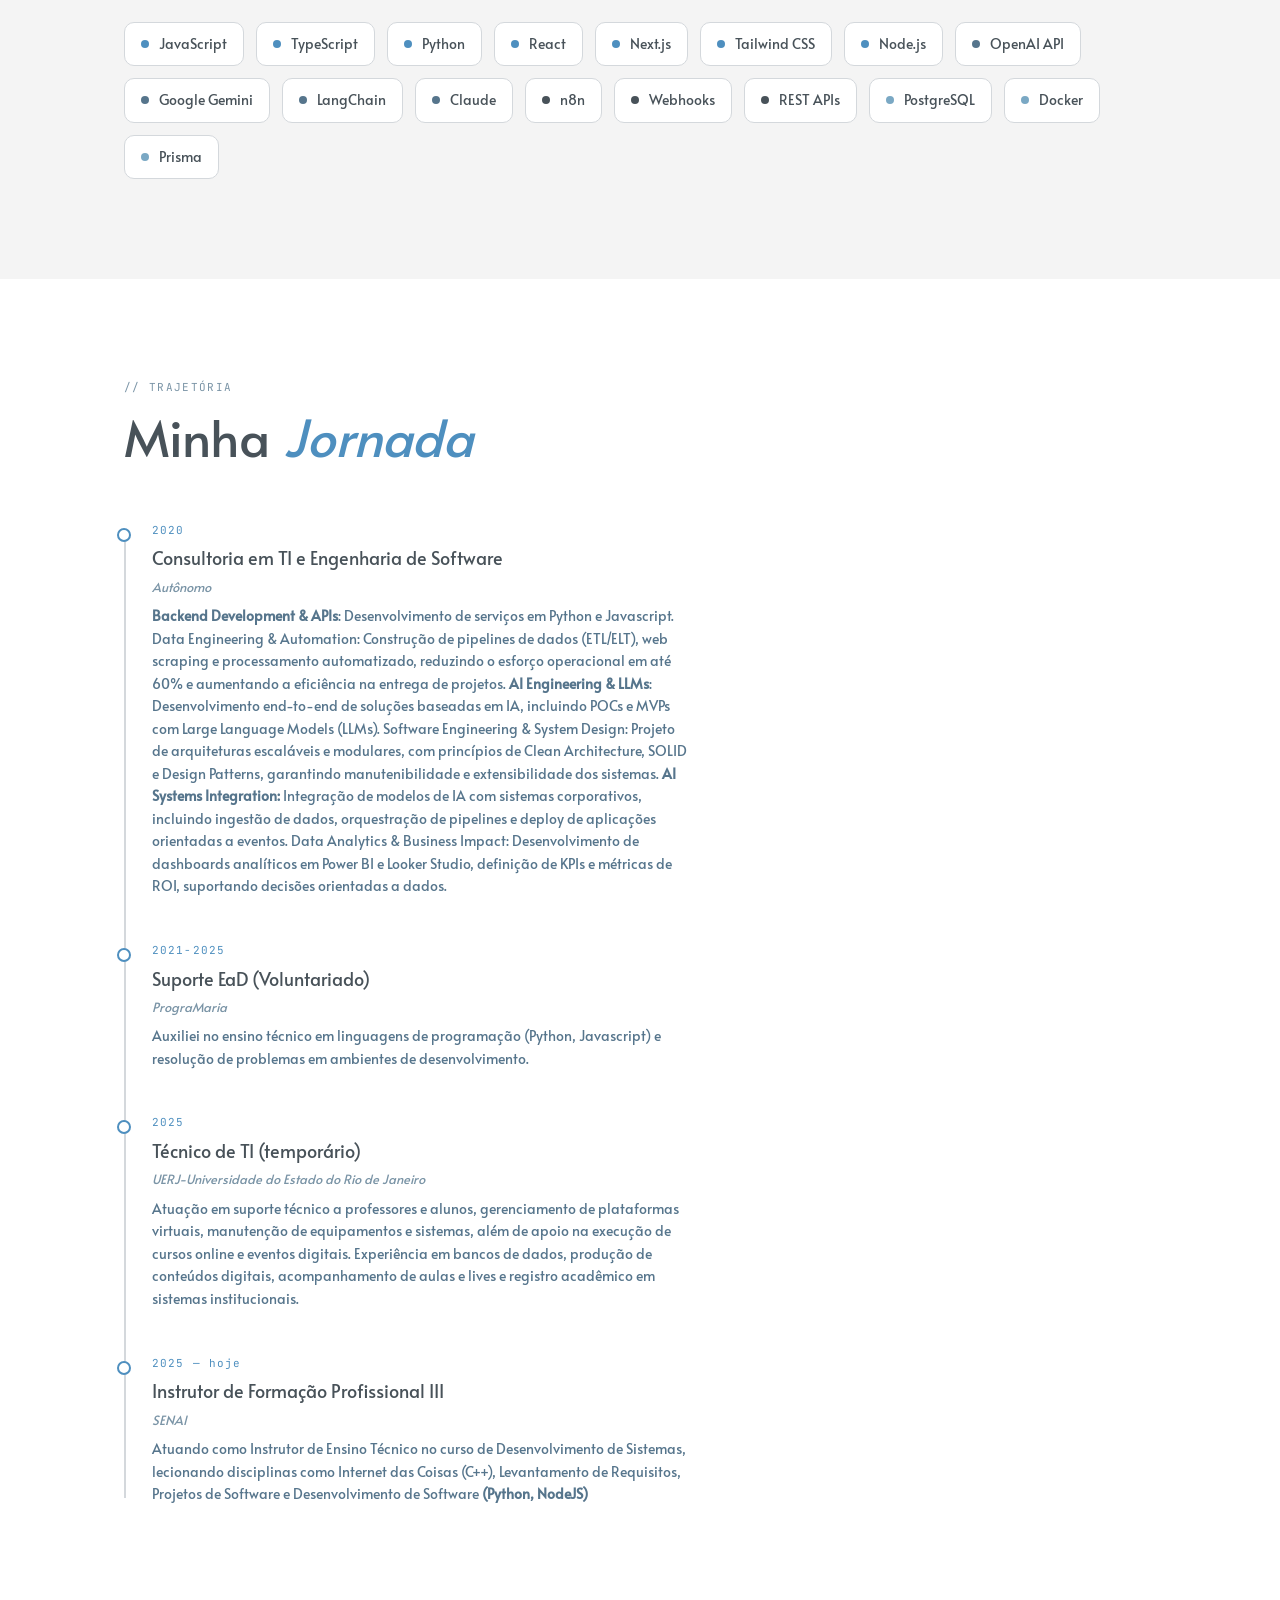
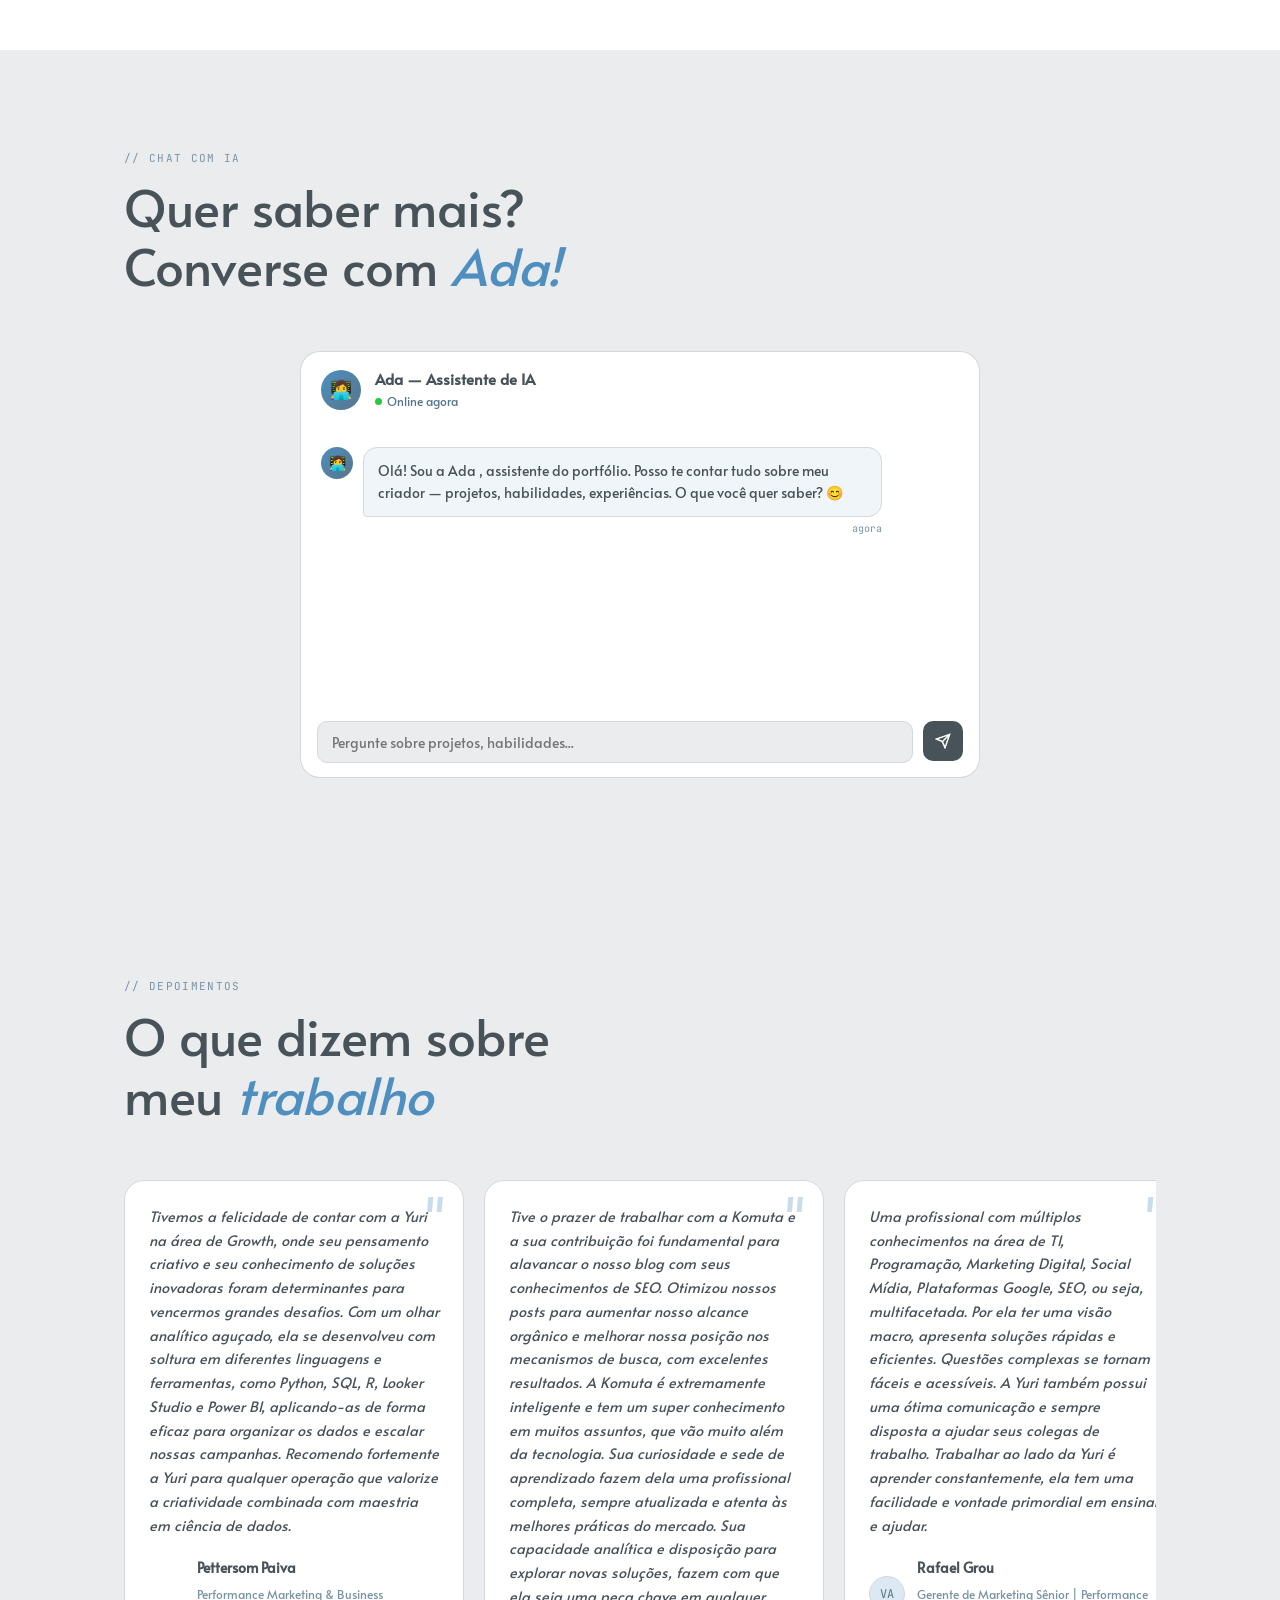
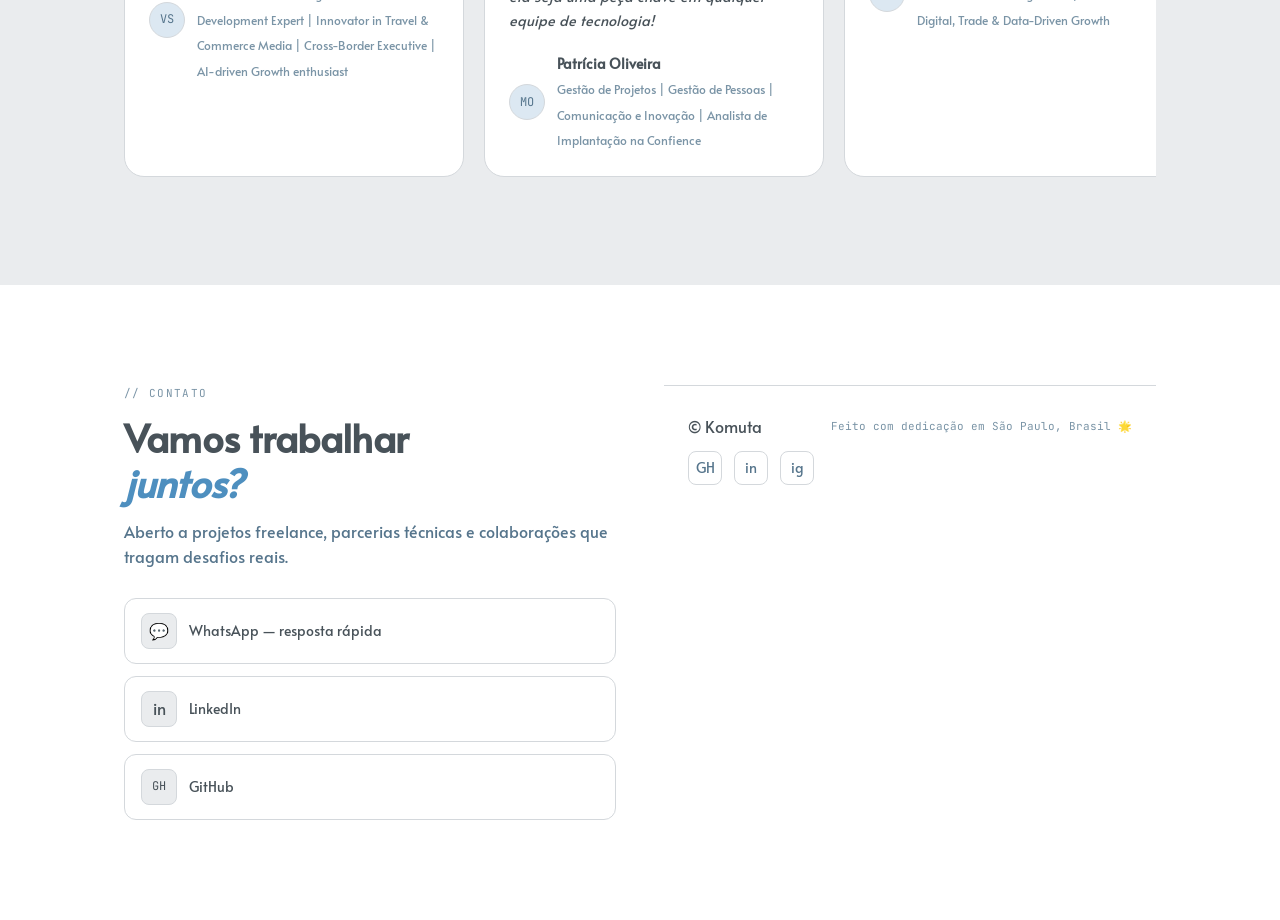
==== commit 80b5e7bf: "fix the name ppfe" ====
--- a/index.html
+++ b/index.html
@@ -221,8 +221,8 @@
               <span class="project-number">03</span>
               <span class="project-year">2025</span>
             </div>
-            <h3 class="project-name">WebsiteBatera Compra e Venda</h3>
-            <p class="project-desc">A coligaçãoBatera Compra e Venda (PPfE). Desenvolvimento full-stack e gestão técnica do portal institucional daBatera Compra e Venda (PPfE).</p>
+            <h3 class="project-name">Website Public Pharma for Europe</h3>
+            <p class="project-desc">A coligação Public Pharma for Europe (PPfE). Desenvolvimento full-stack e gestão técnica do portal institucional da Public Pharma for Europe (PPfE).</p>
             <div class="pill-row">
               <span class="tag">Integração Analytics</span>
               <span class="tag">Wordpress</span>
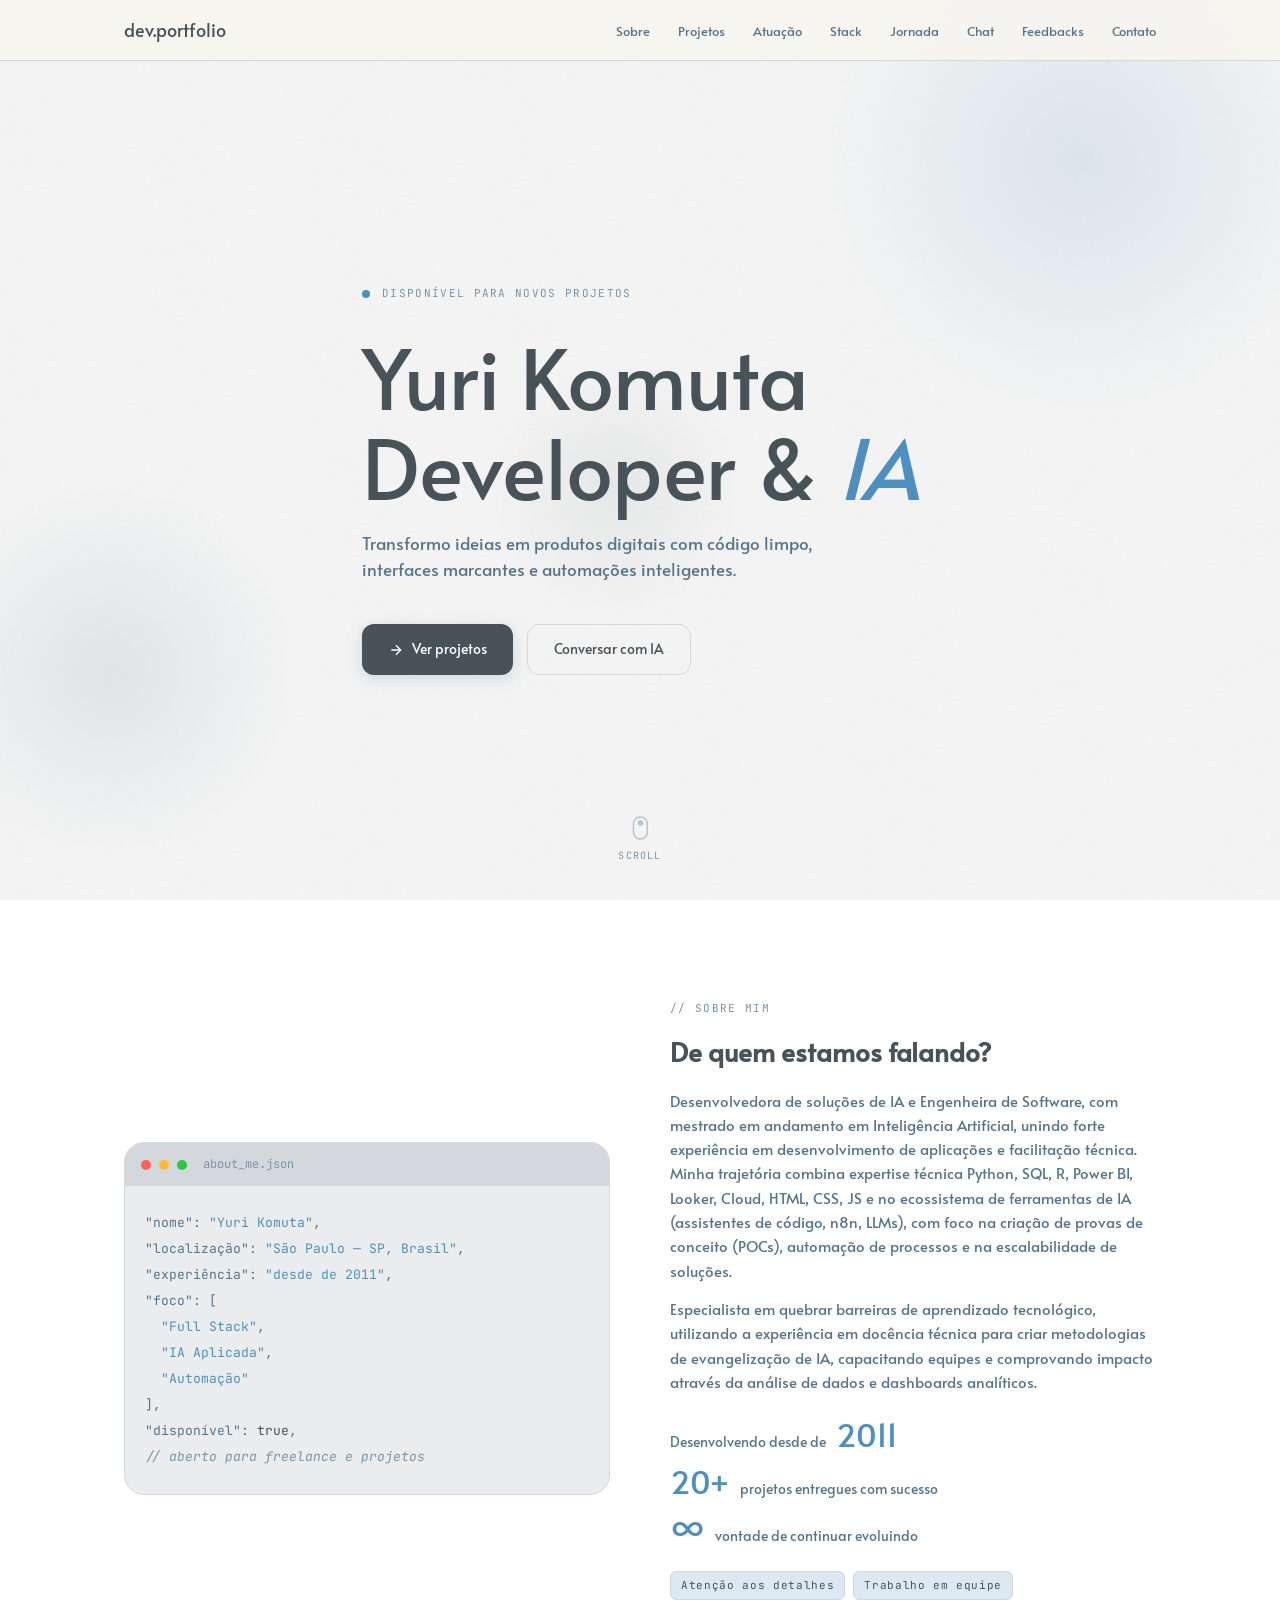
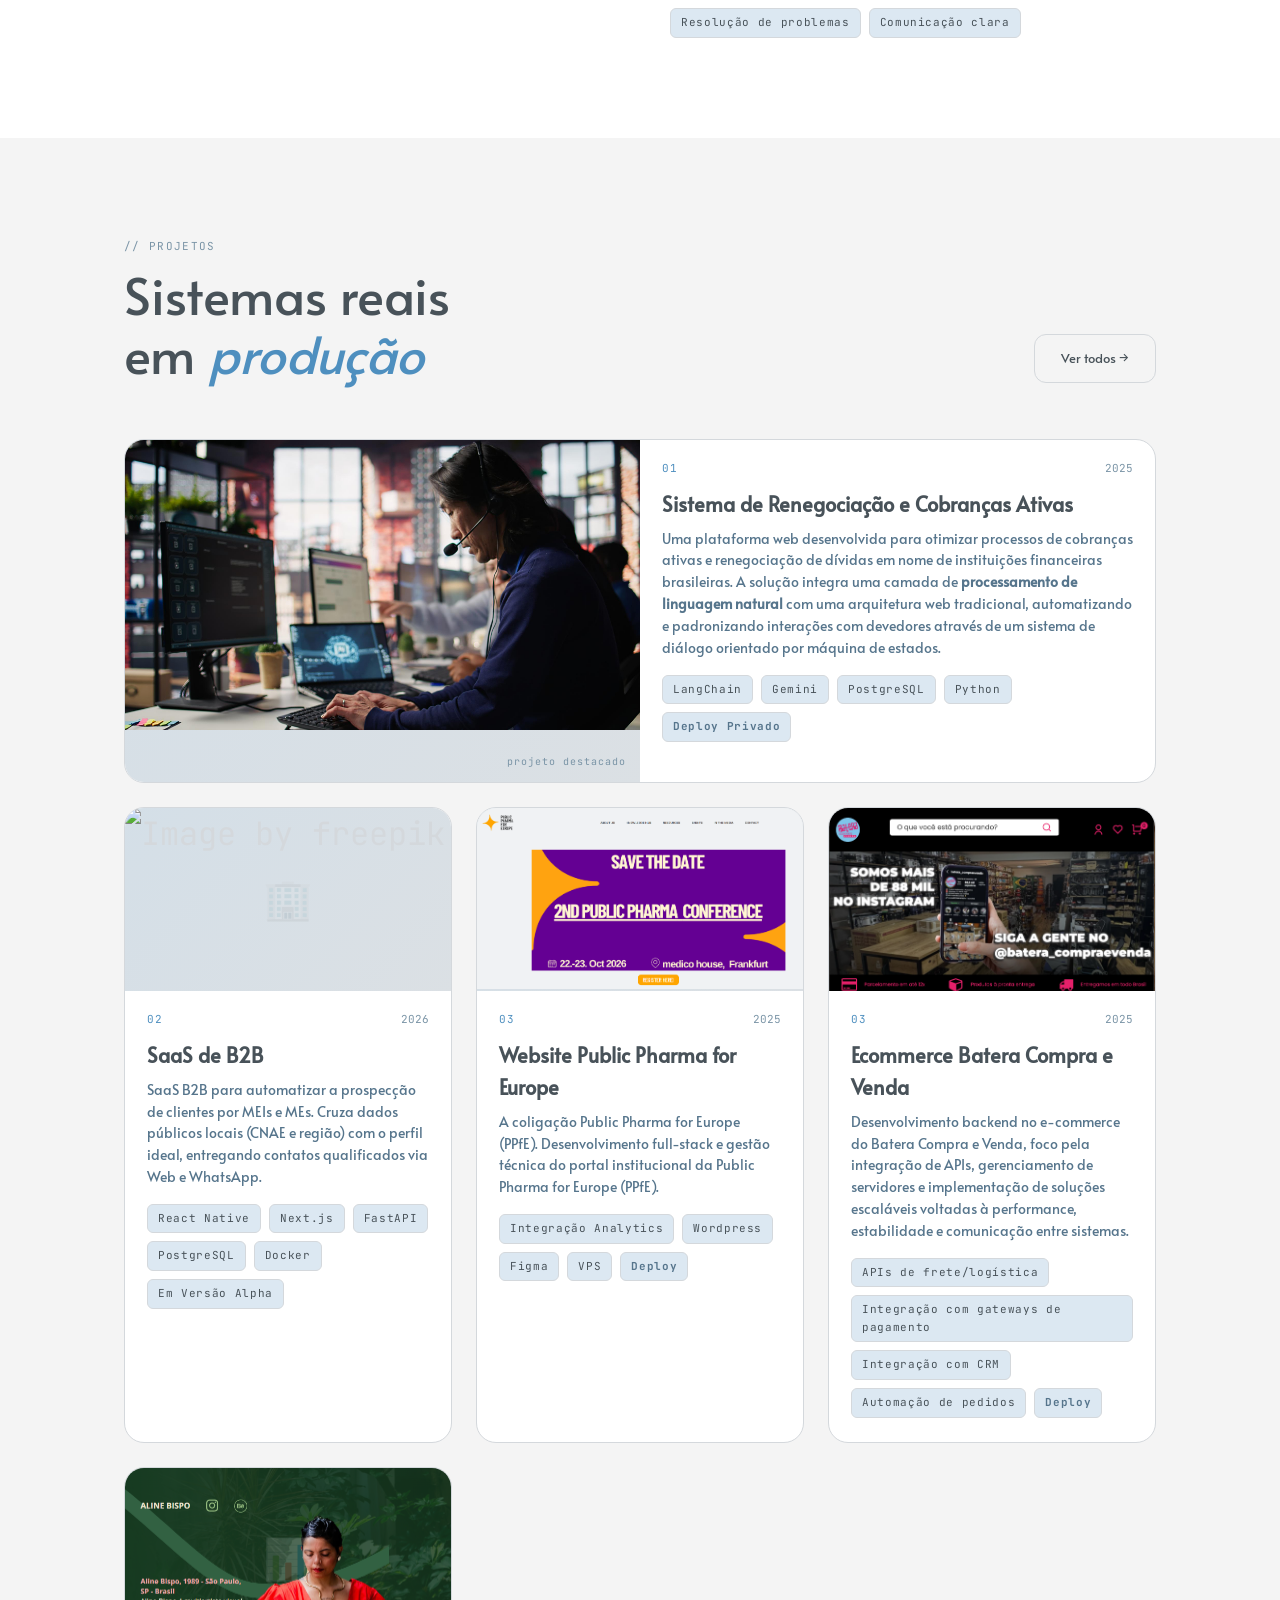
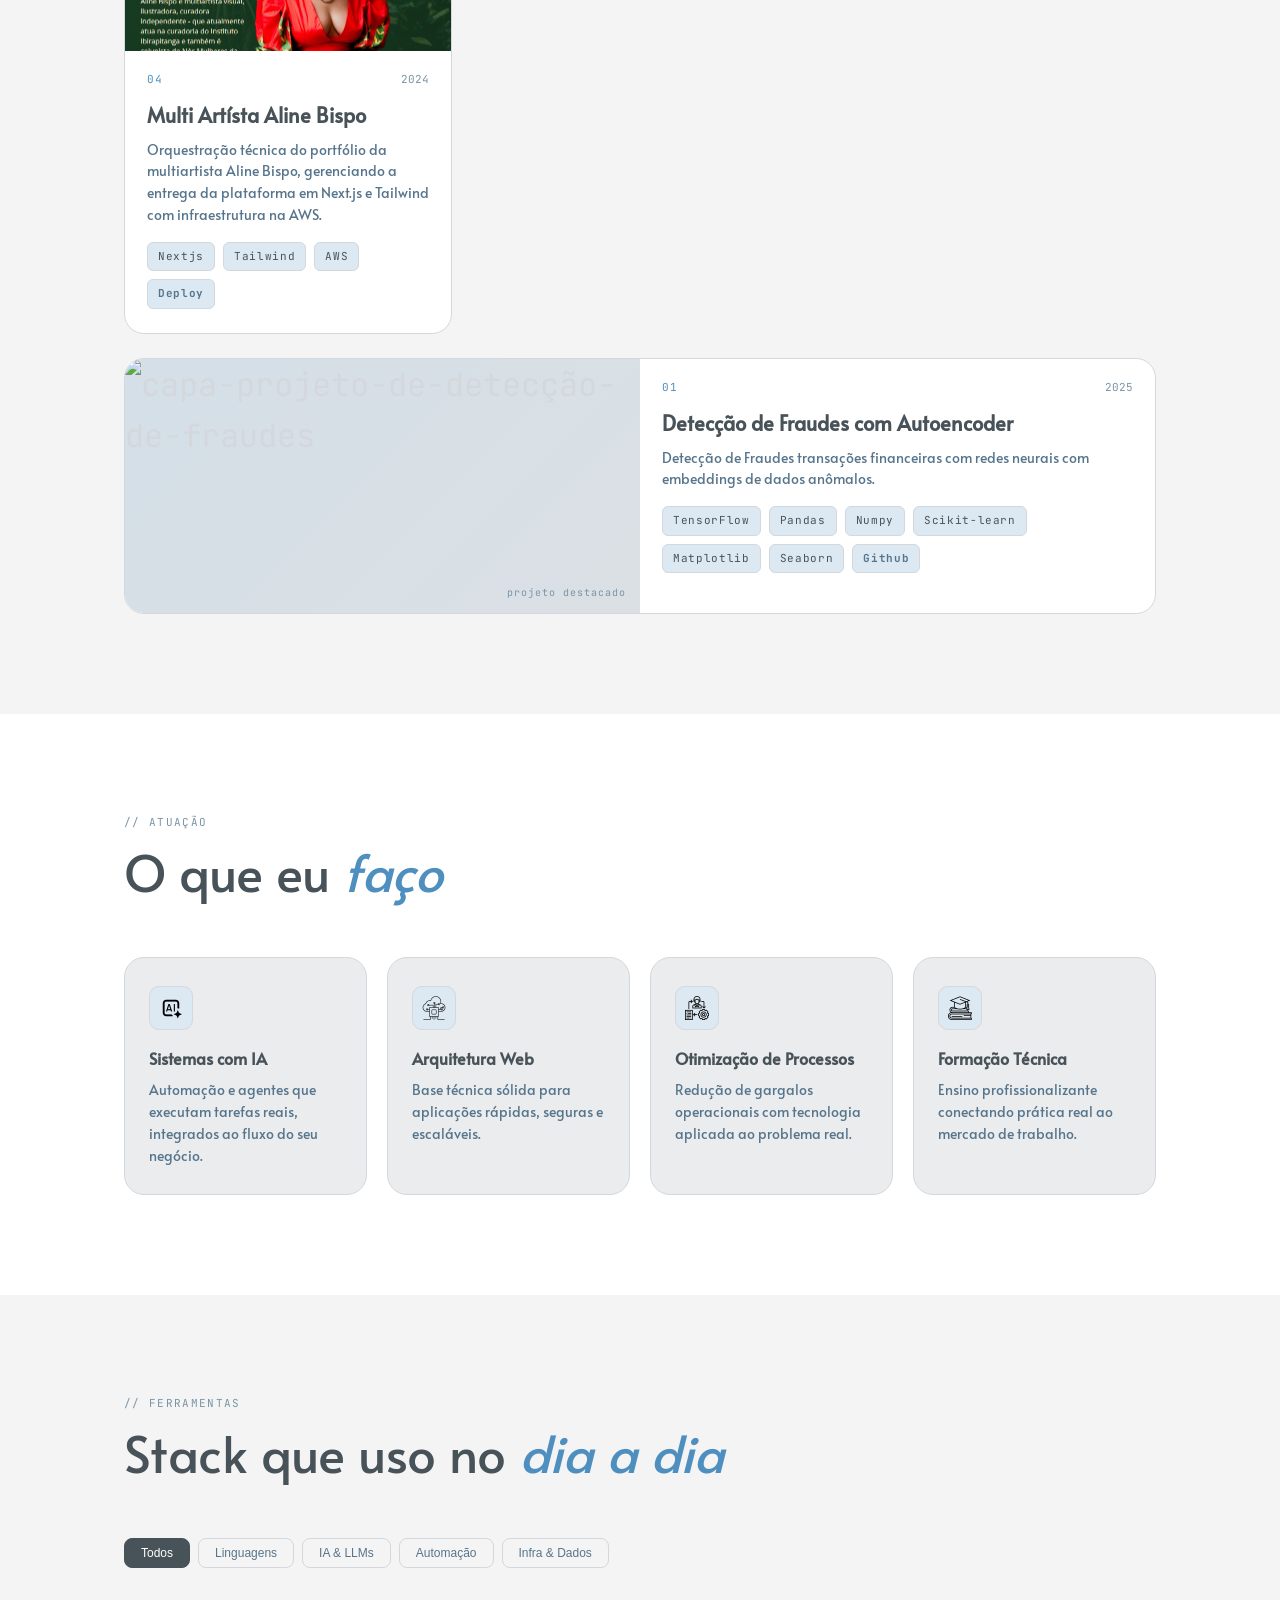
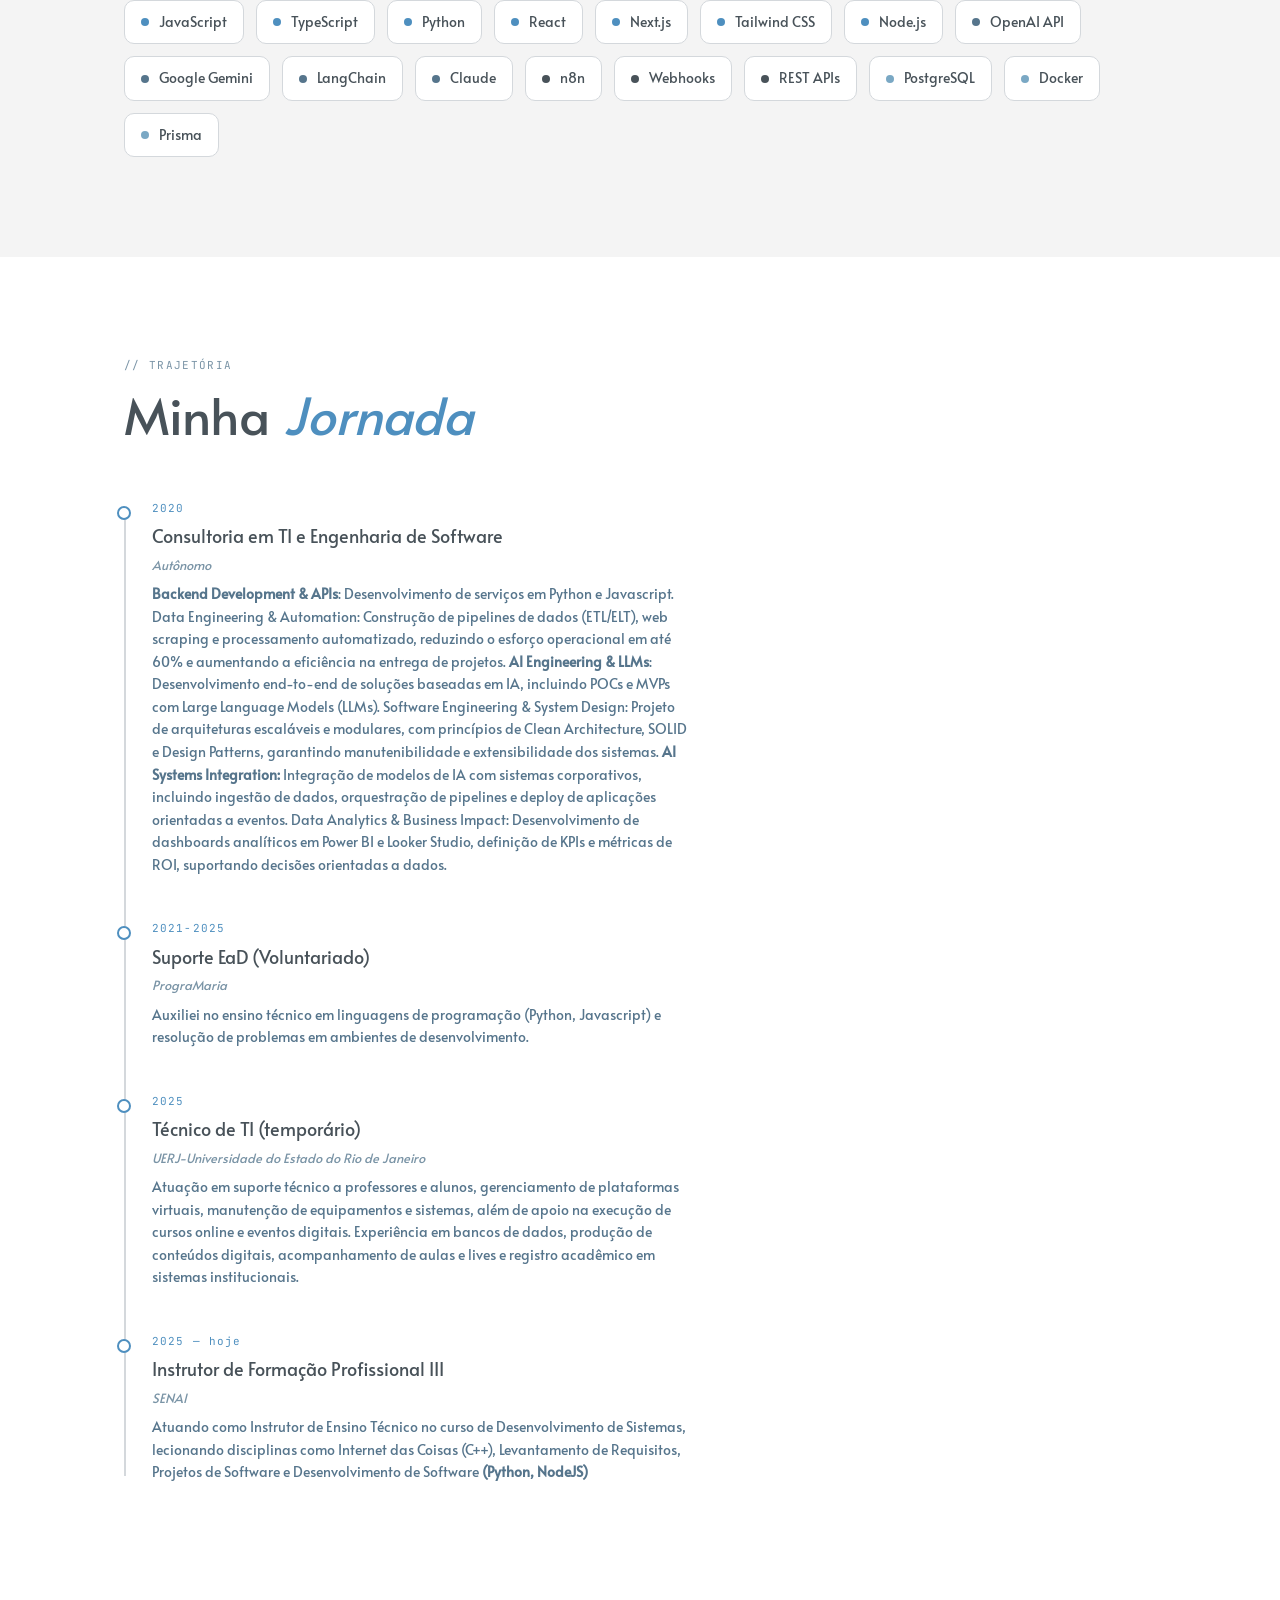
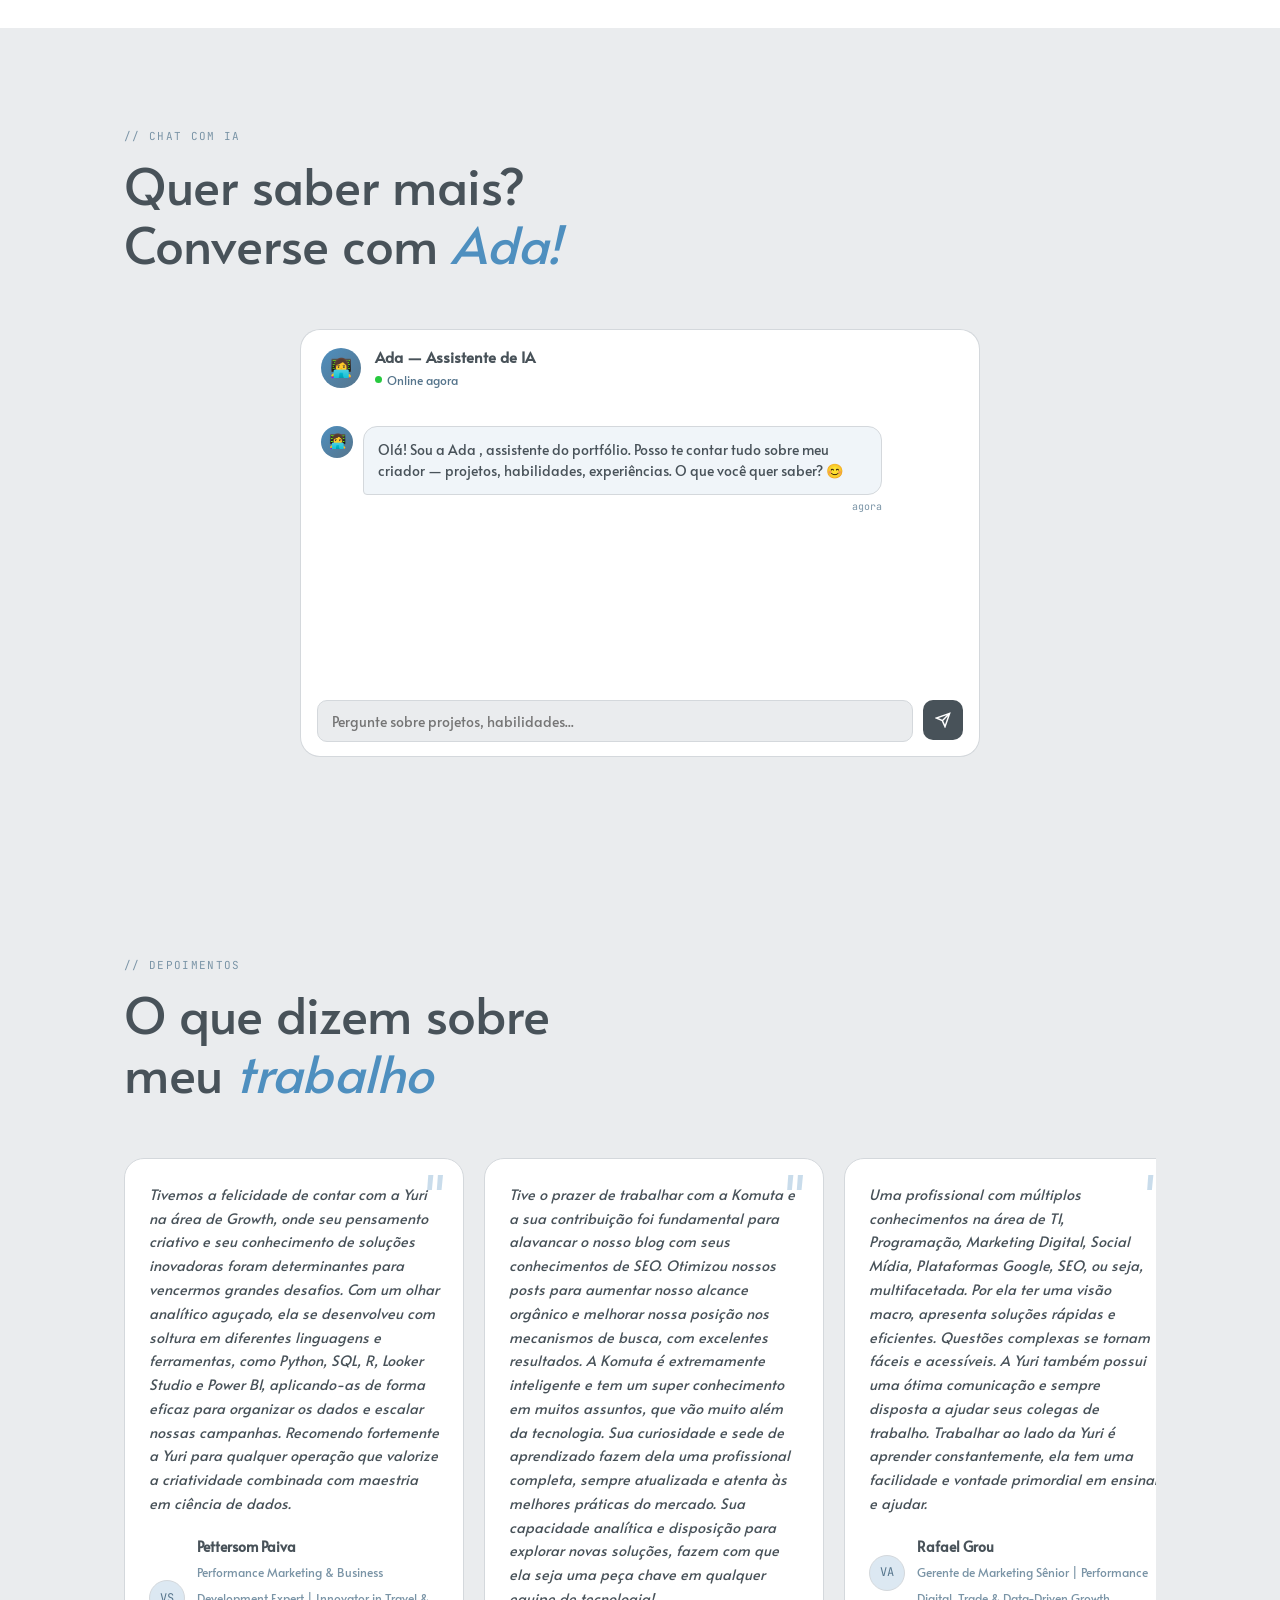
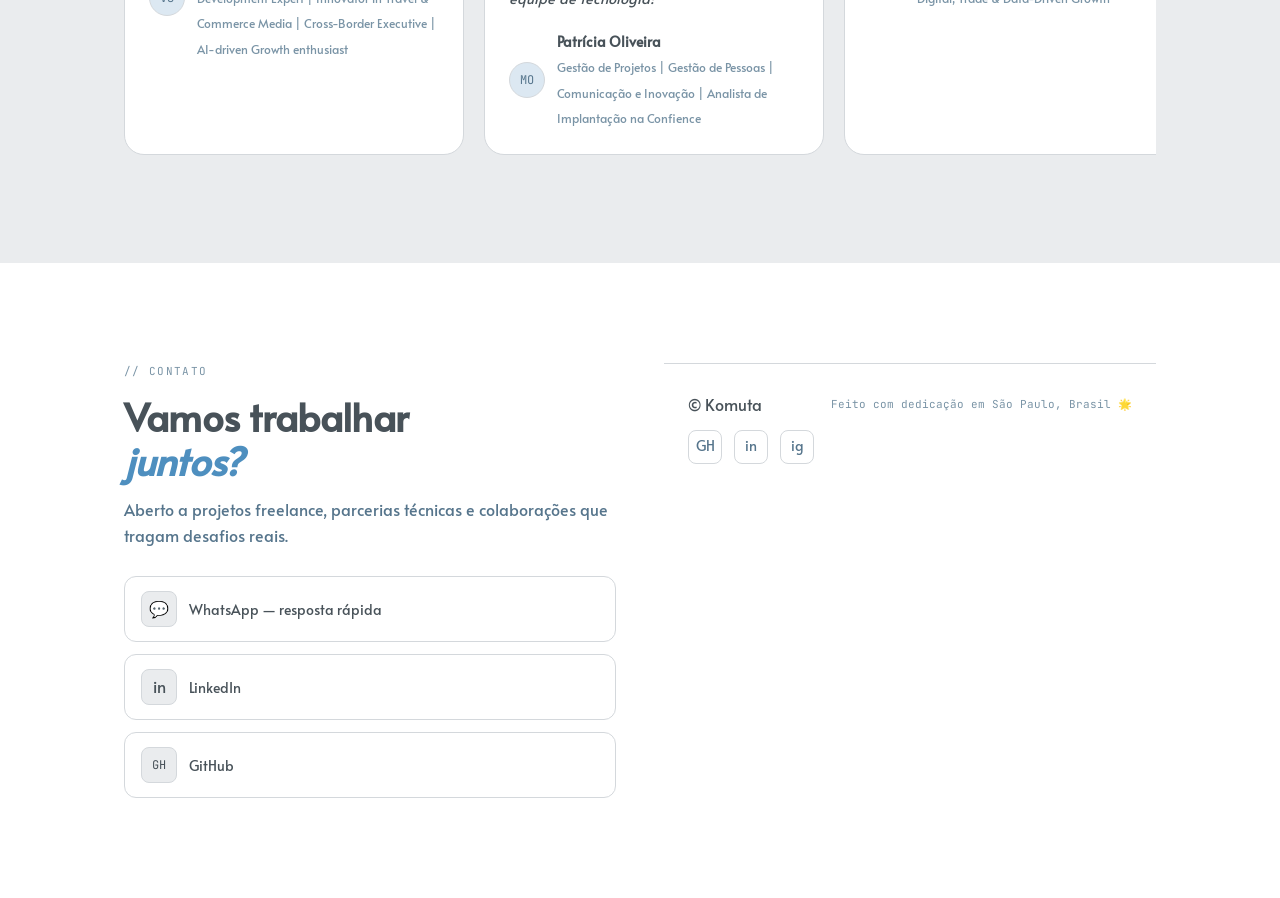
==== commit 599b1fd0: "update projects" ====
--- a/index.html
+++ b/index.html
@@ -204,7 +204,7 @@
               <span class="tag">FastAPI</span>
               <span class="tag">PostgreSQL</span>
               <span class="tag">Docker</span>
-              <span class="tag">Em Desenvolvimento</span>
+              <span class="tag">Em Versão Alpha</span>
             </div>
           </div>
         </div>
@@ -248,9 +248,9 @@
               <span class="project-year">2025</span>
             </div>
             <h3 class="project-name">Ecommerce Batera Compra e Venda</h3>
-            <p class="project-desc">Atuei como desenvolvedor backend no e-commerce do Batera Compra e Venda, sendo responsável pela integração de APIs, gerenciamento de servidores e implementação de soluções escaláveis voltadas à performance, estabilidade e comunicação entre sistemas.</p>
+            <p class="project-desc">Desenvolvimento backend no e-commerce do Batera Compra e Venda, foco pela integração de APIs, gerenciamento de servidores e implementação de soluções escaláveis voltadas à performance, estabilidade e comunicação entre sistemas.</p>
             <div class="pill-row">
-              <span class="tag">APIs de frete/logístic</span>
+              <span class="tag">APIs de frete/logística</span>
               <span class="tag">Integração com gateways de pagamento</span>
               <span class="tag">Integração com CRM</span>
               <span class="tag">Automação de pedidos</span>
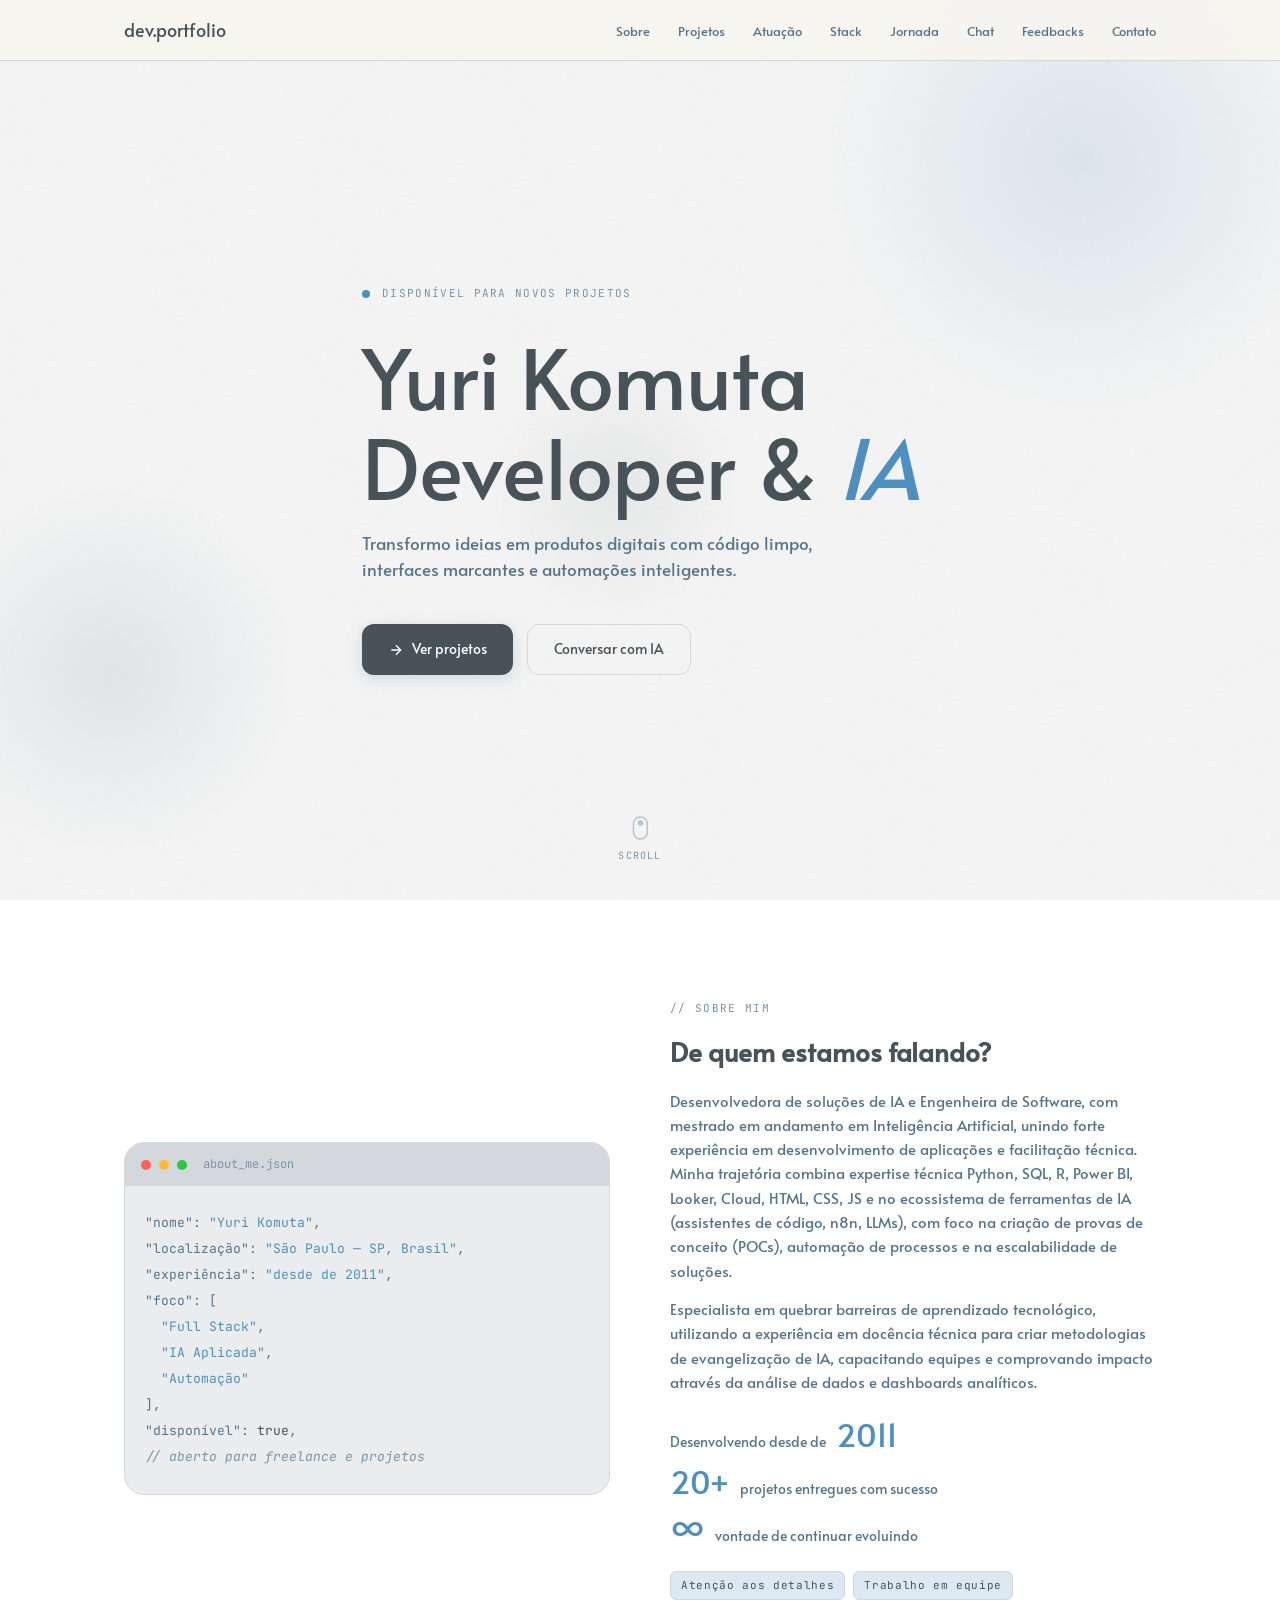
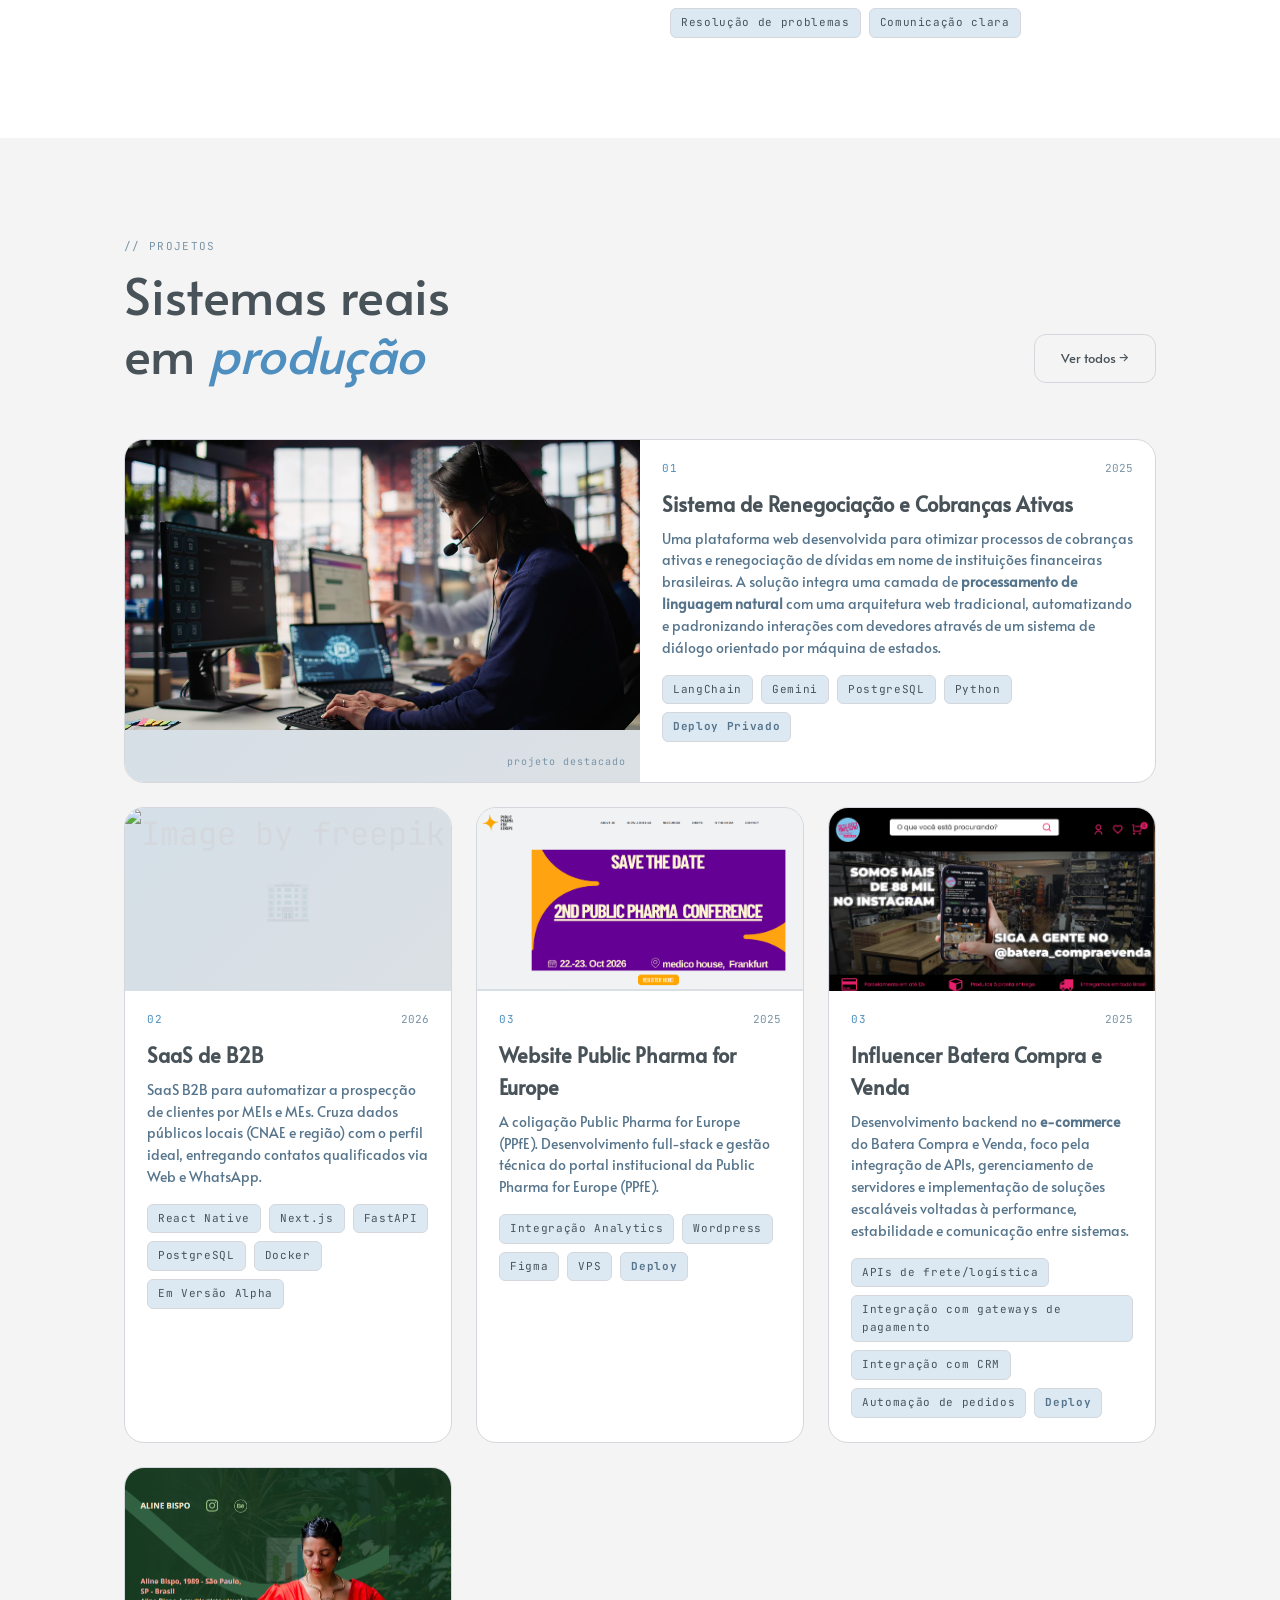
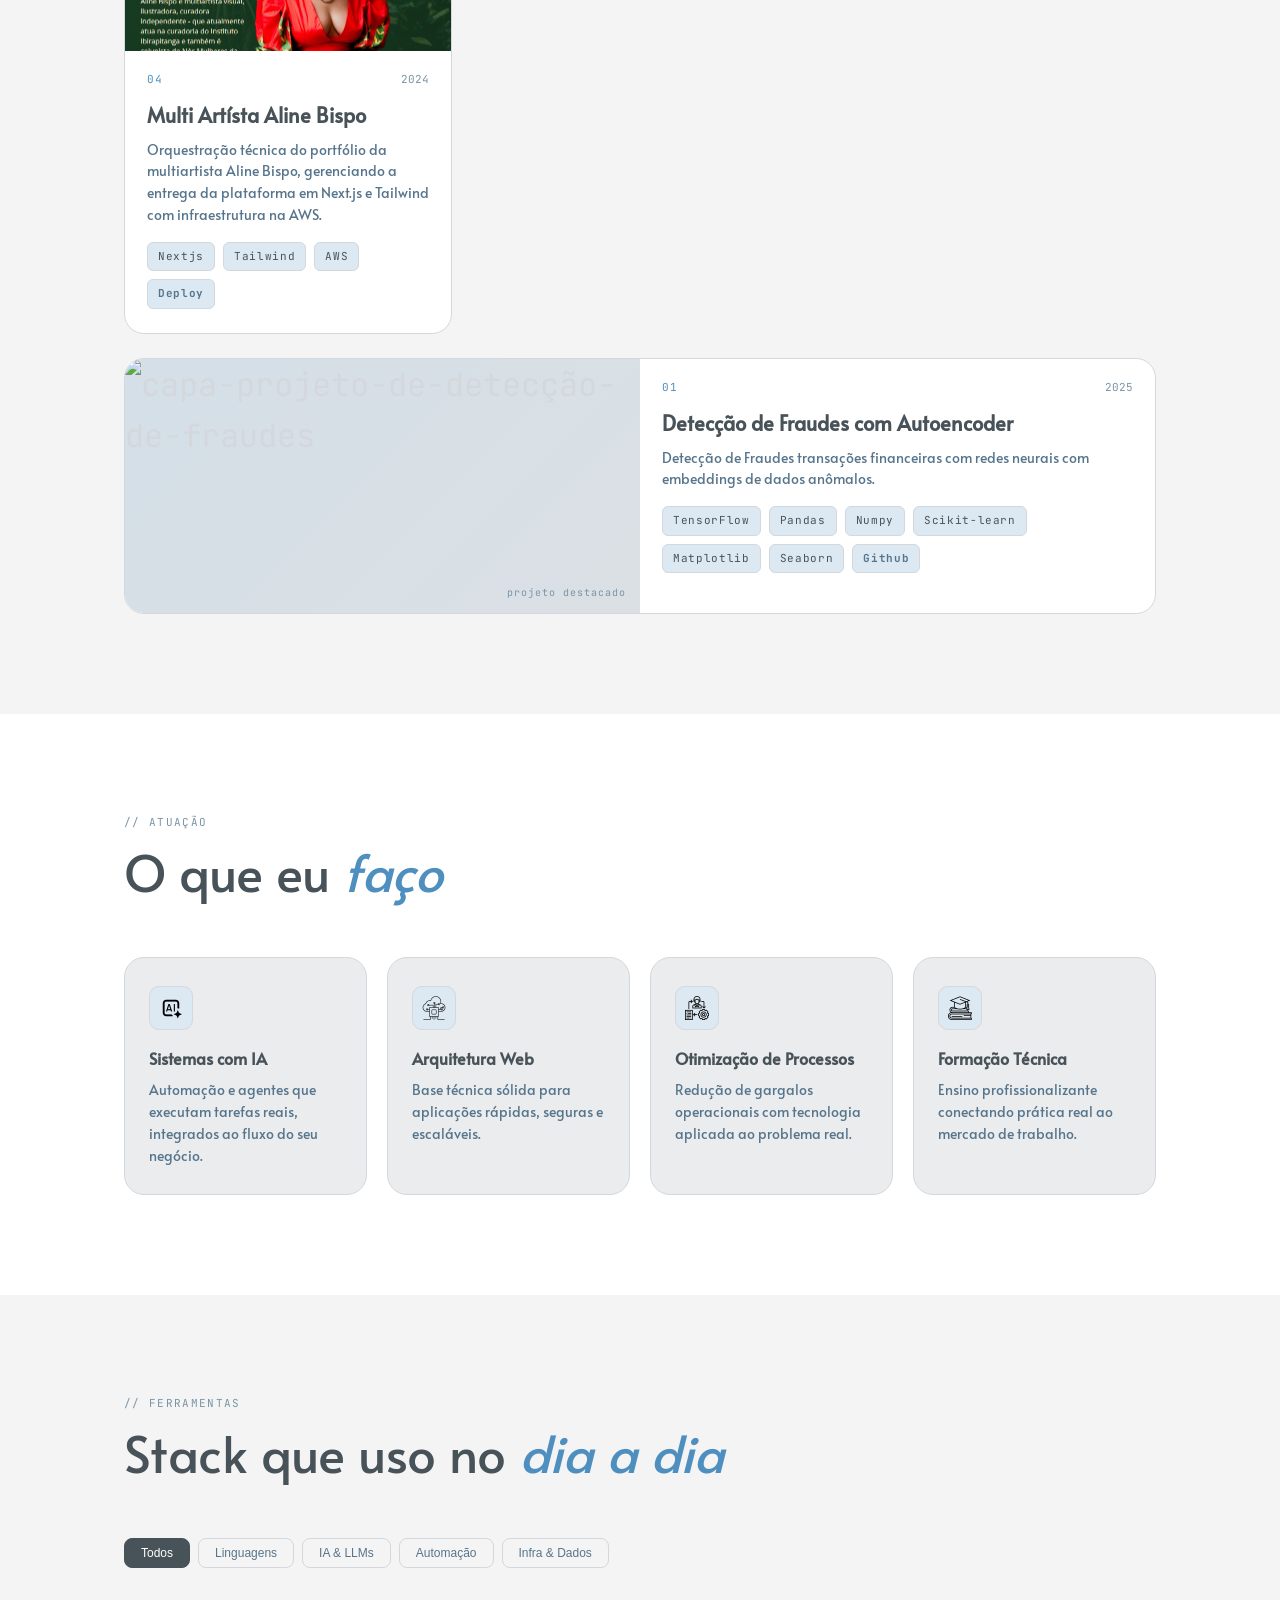
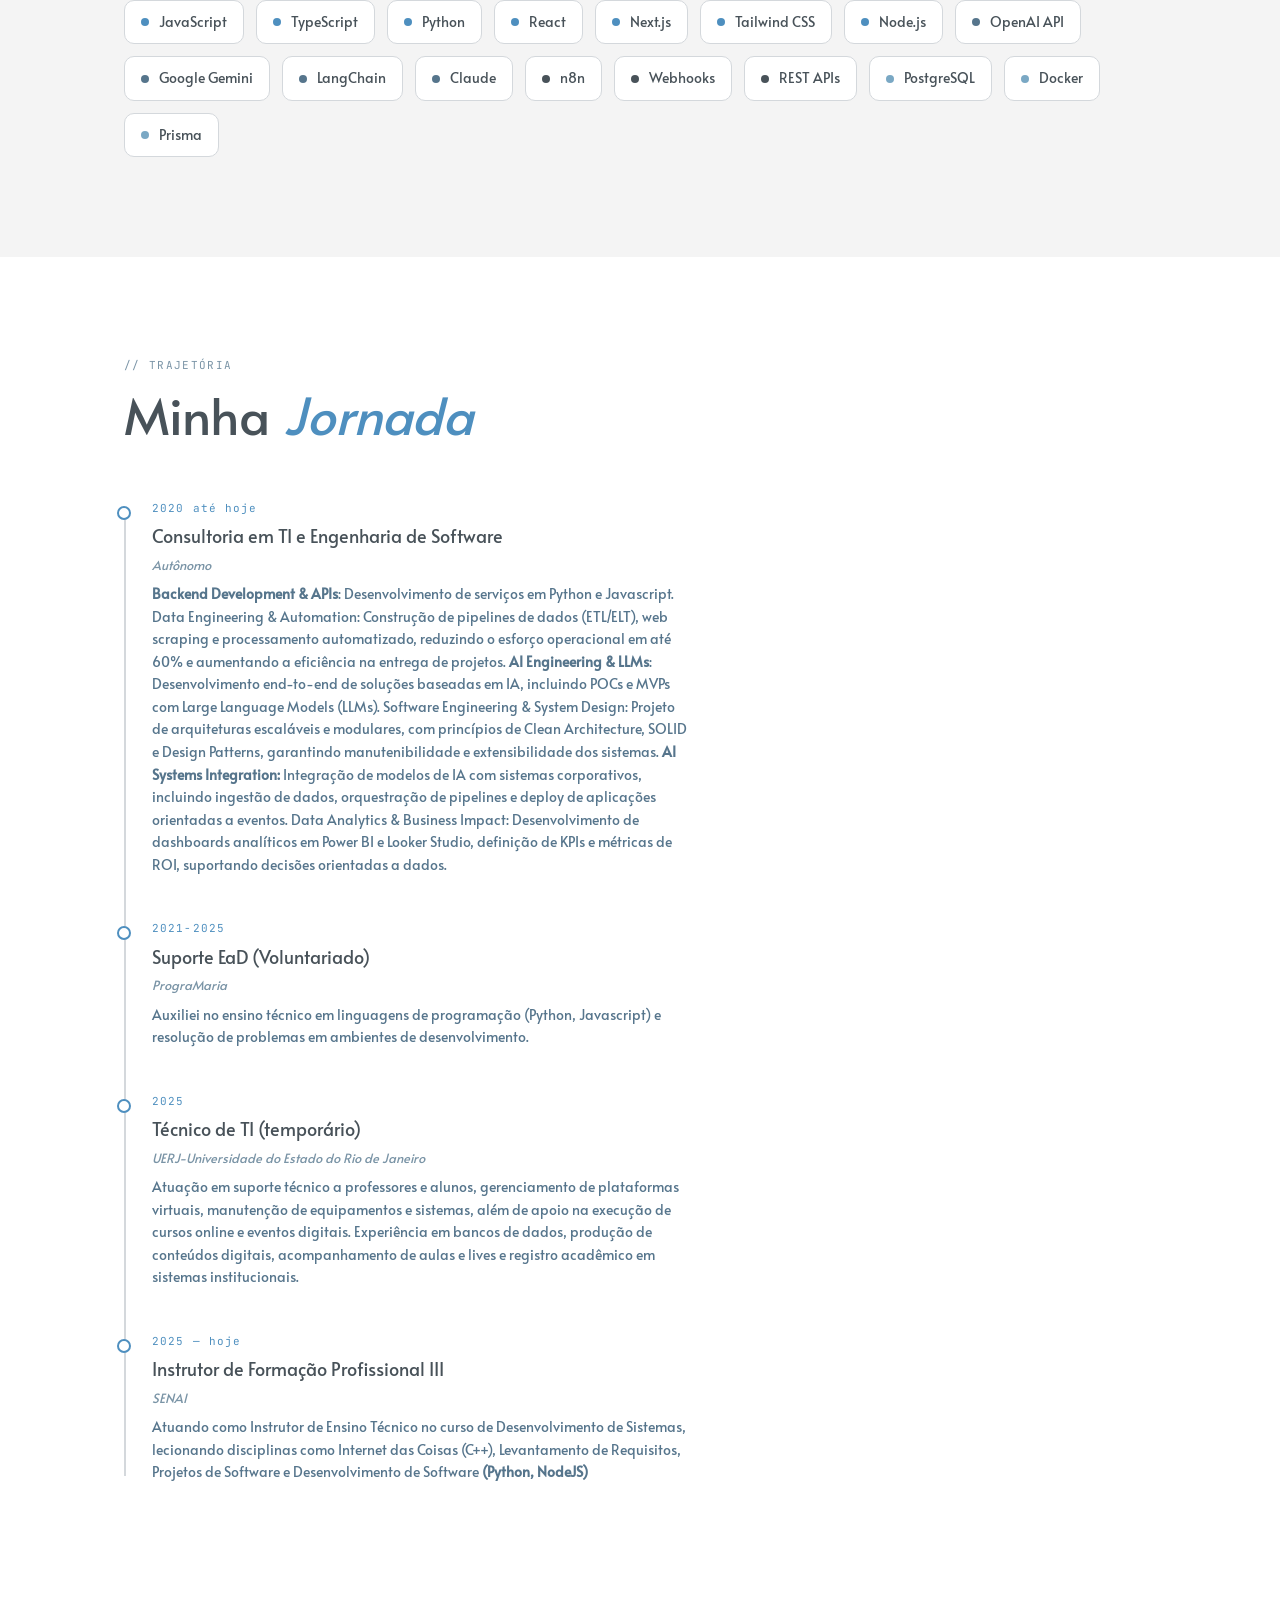
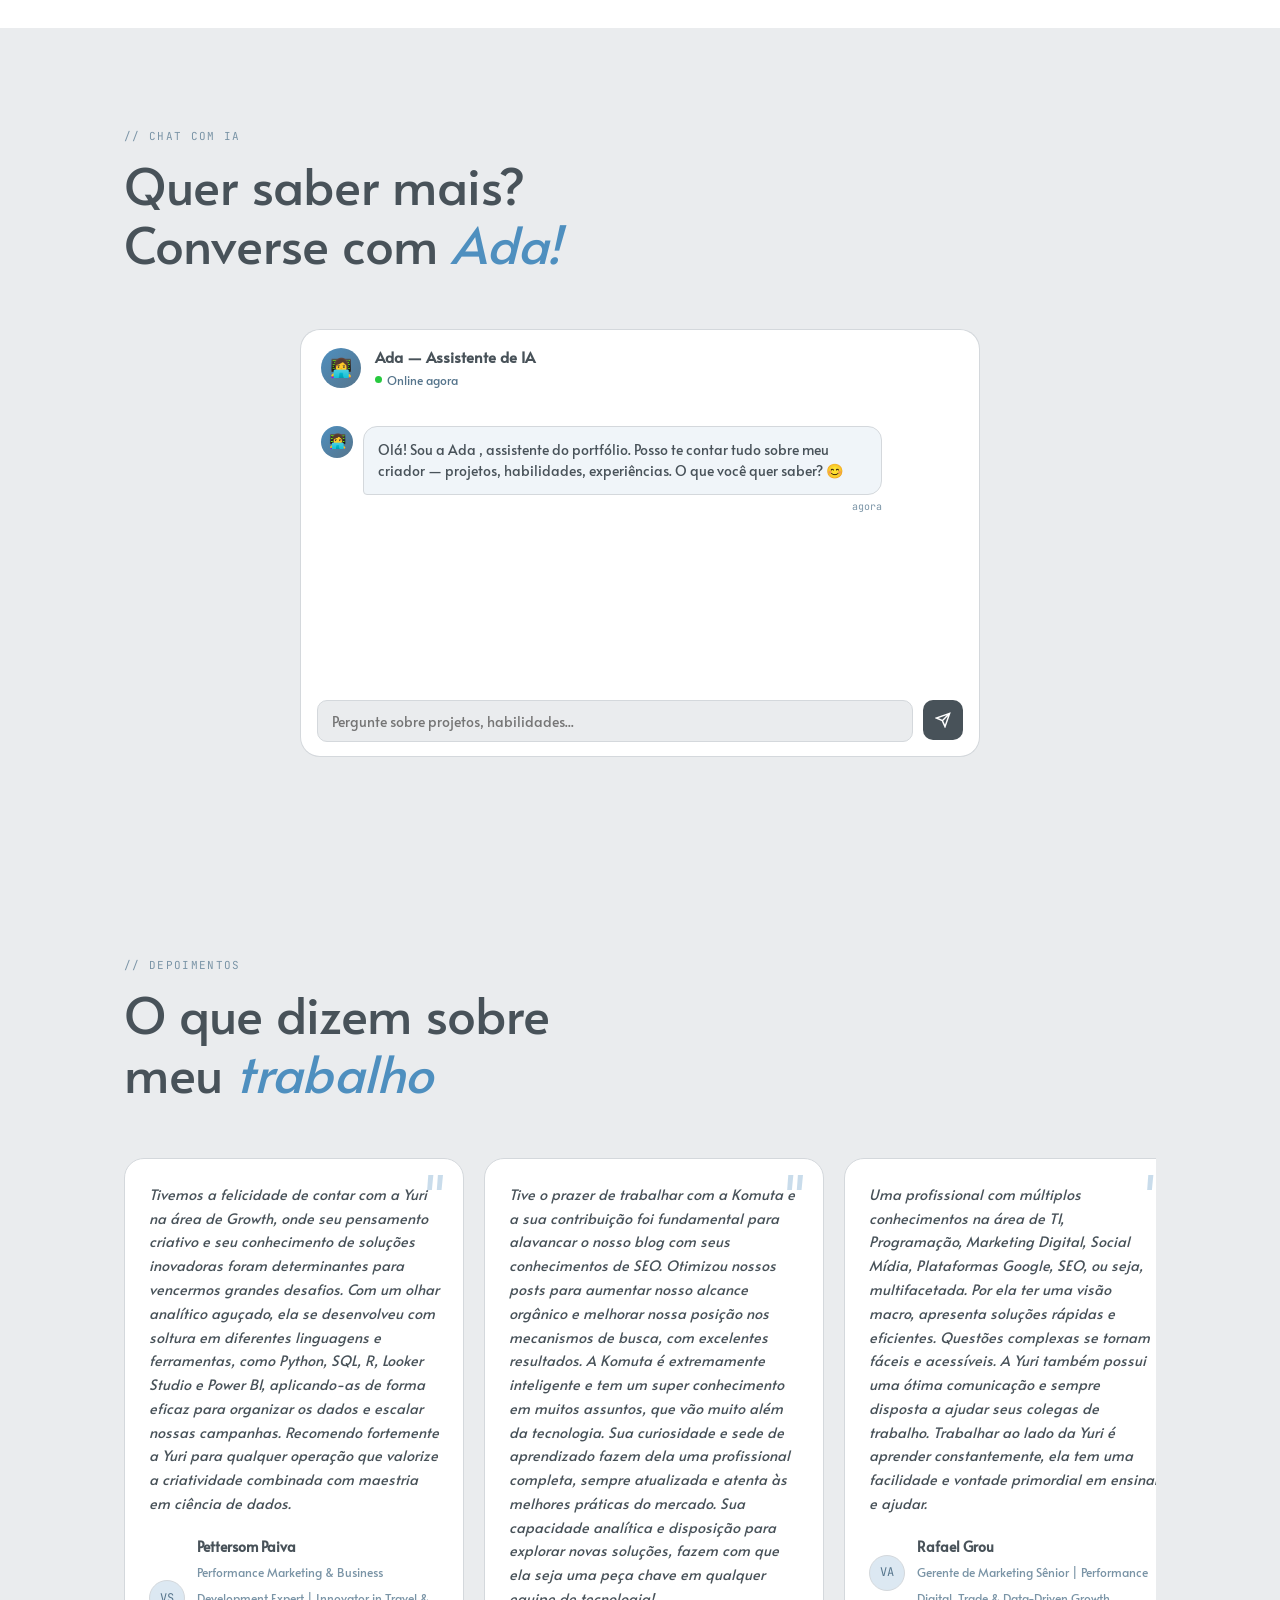
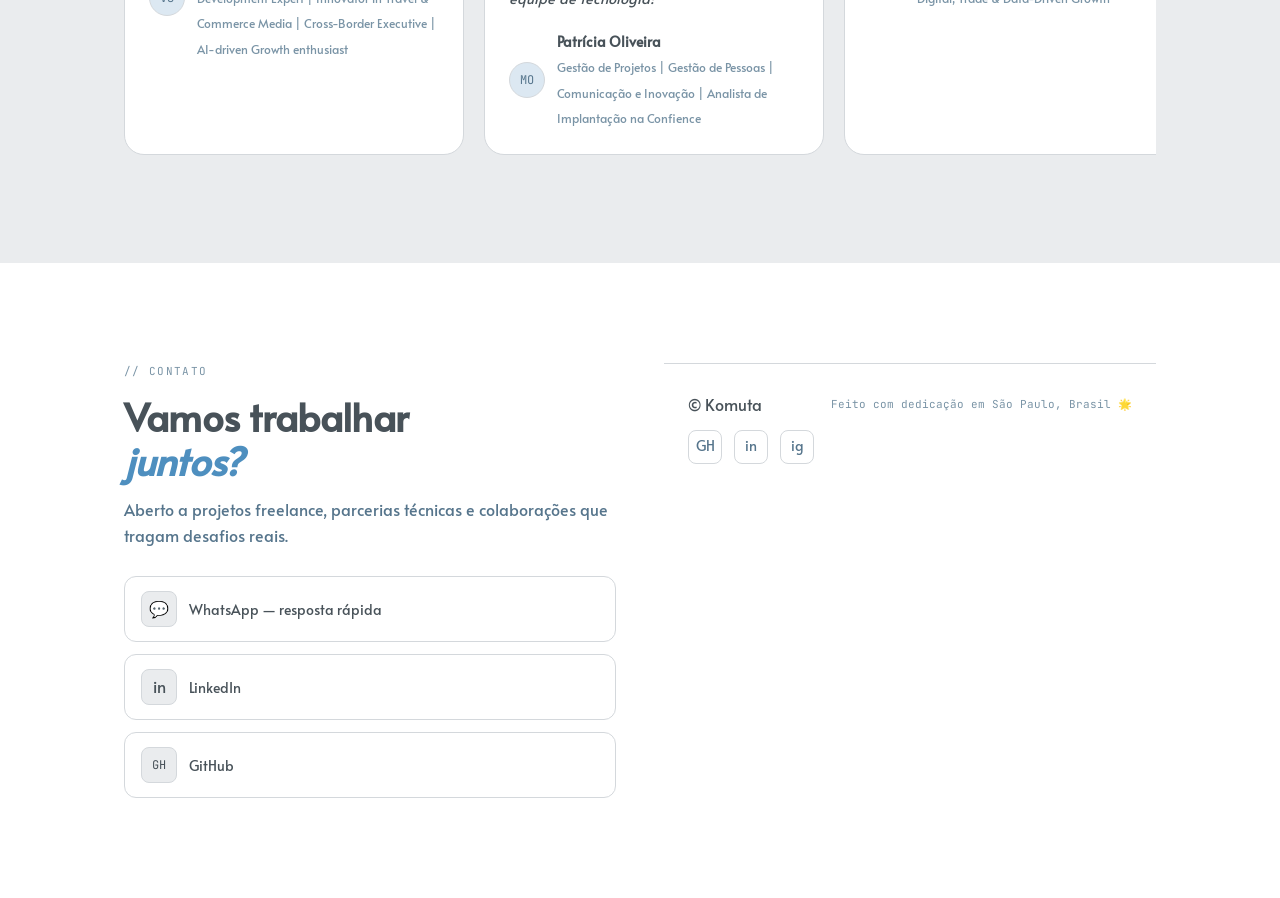
==== commit 55e4982c: "update description" ====
--- a/index.html
+++ b/index.html
@@ -247,8 +247,8 @@
               <span class="project-number">03</span>
               <span class="project-year">2025</span>
             </div>
-            <h3 class="project-name">Ecommerce Batera Compra e Venda</h3>
-            <p class="project-desc">Desenvolvimento backend no e-commerce do Batera Compra e Venda, foco pela integração de APIs, gerenciamento de servidores e implementação de soluções escaláveis voltadas à performance, estabilidade e comunicação entre sistemas.</p>
+            <h3 class="project-name">Influencer Batera Compra e Venda</h3>
+            <p class="project-desc">Desenvolvimento backend no <b>e-commerce</b> do Batera Compra e Venda, foco pela integração de APIs, gerenciamento de servidores e implementação de soluções escaláveis voltadas à performance, estabilidade e comunicação entre sistemas.</p>
             <div class="pill-row">
               <span class="tag">APIs de frete/logística</span>
               <span class="tag">Integração com gateways de pagamento</span>
@@ -447,7 +447,7 @@
       <div class="timeline reveal">
         <div class="tl-item">
           <div class="tl-dot"></div>
-          <div class="tl-year">2020</div>
+          <div class="tl-year">2020 até hoje</div>
           <div class="tl-title">Consultoria em TI e Engenharia de Software </div>
           <div class="tl-company">Autônomo</div>
           <div class="tl-desc"> 
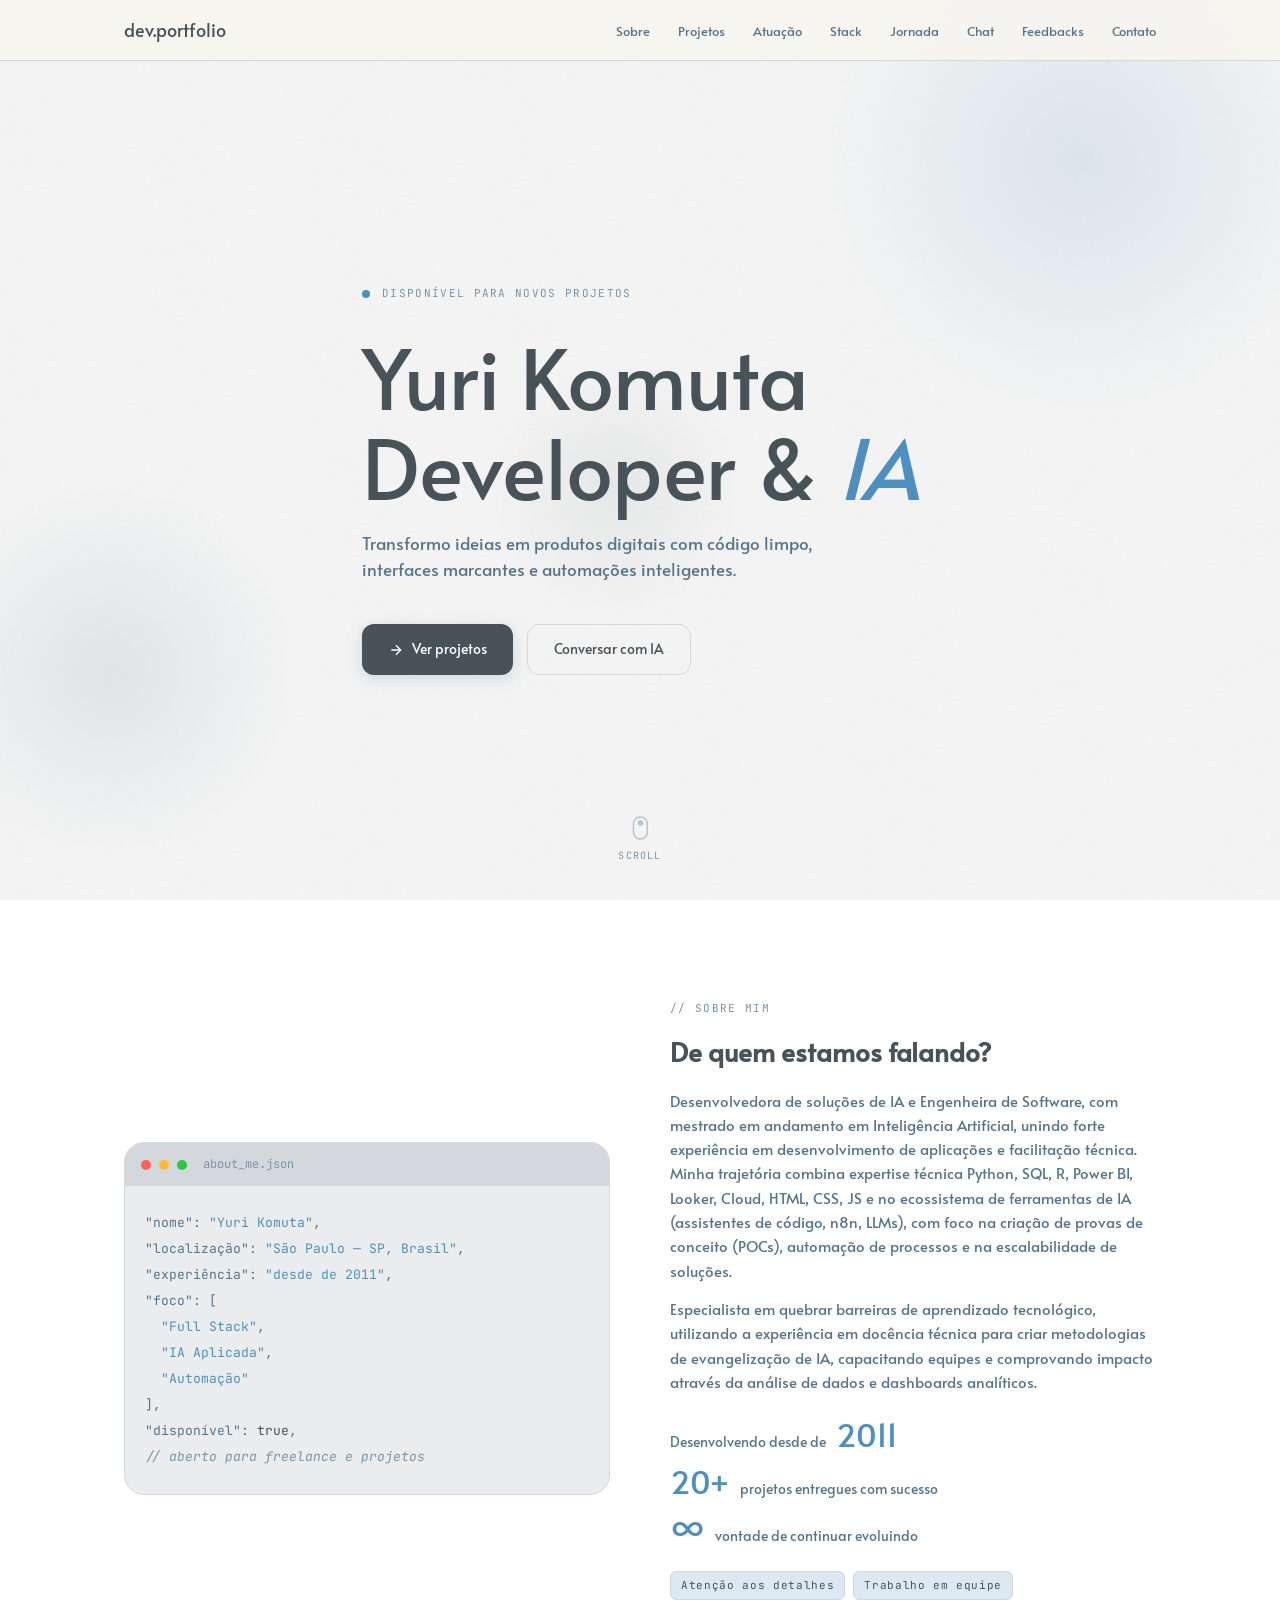
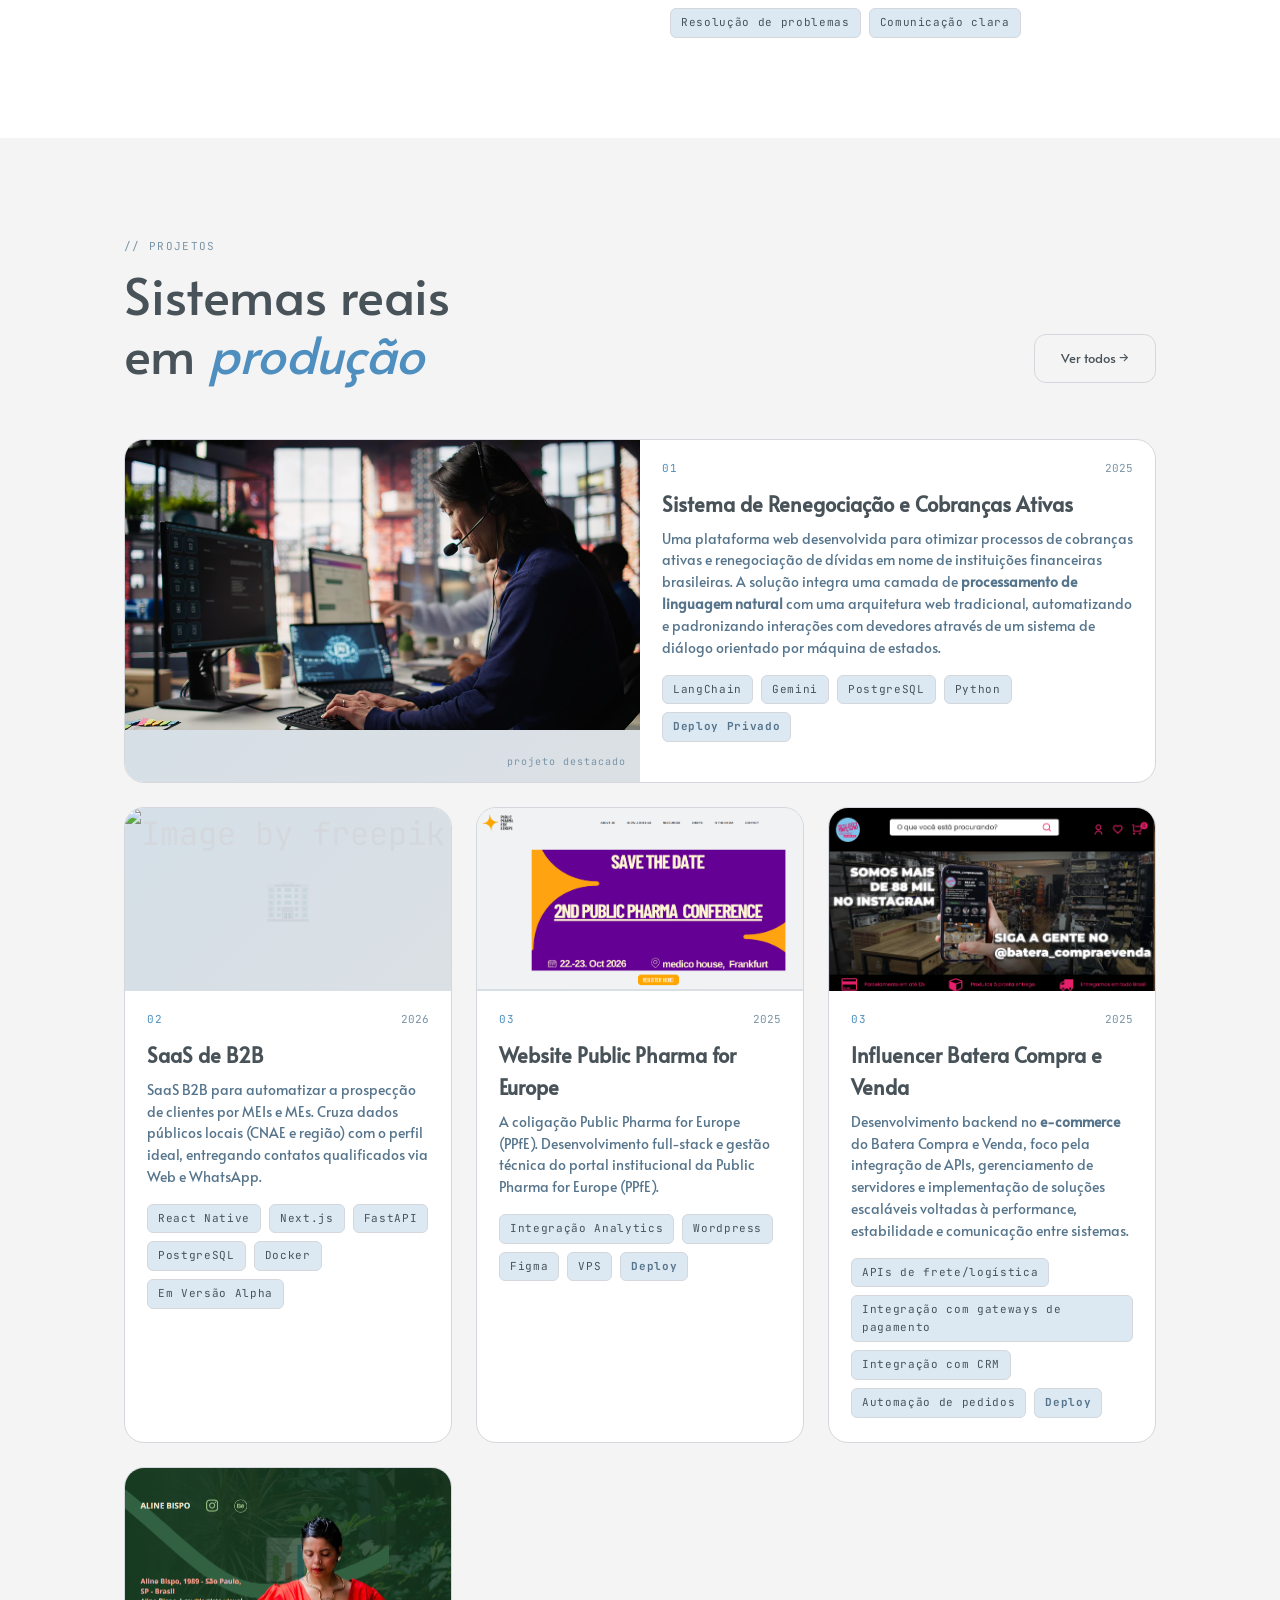
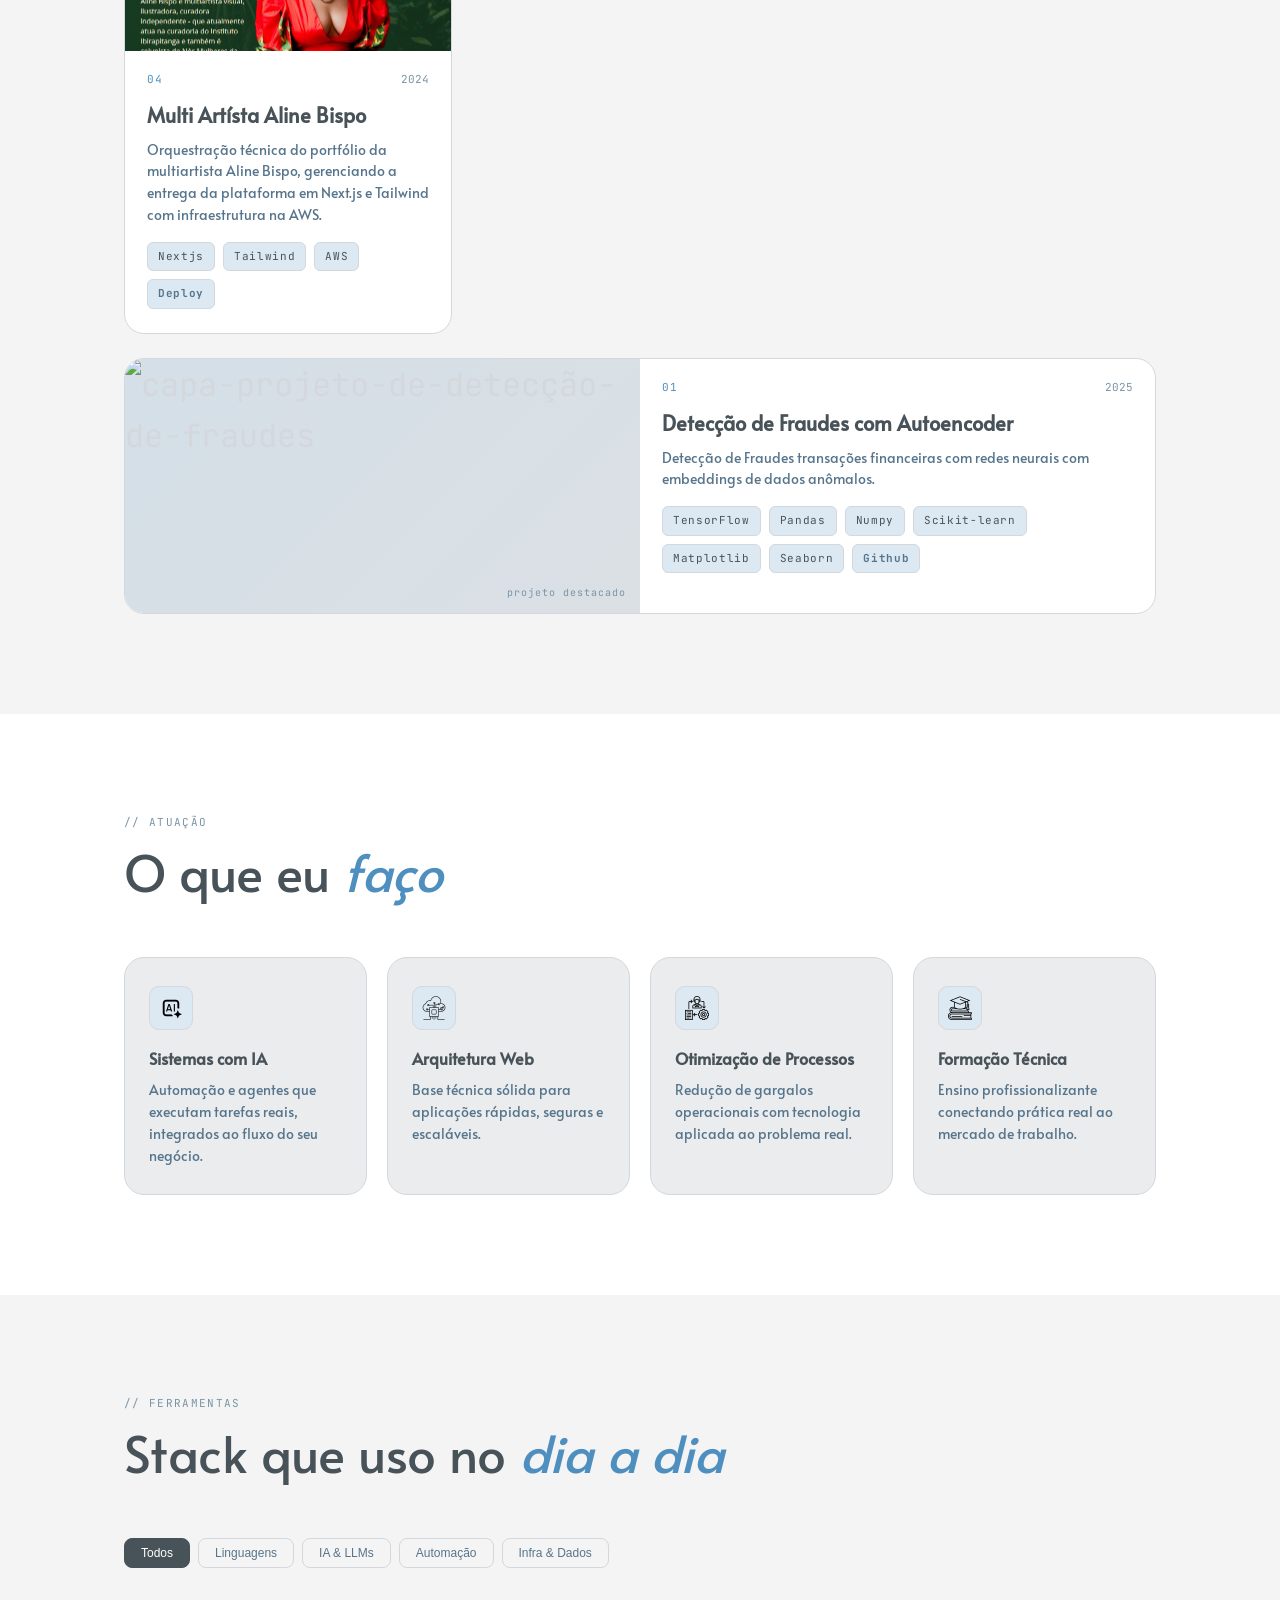
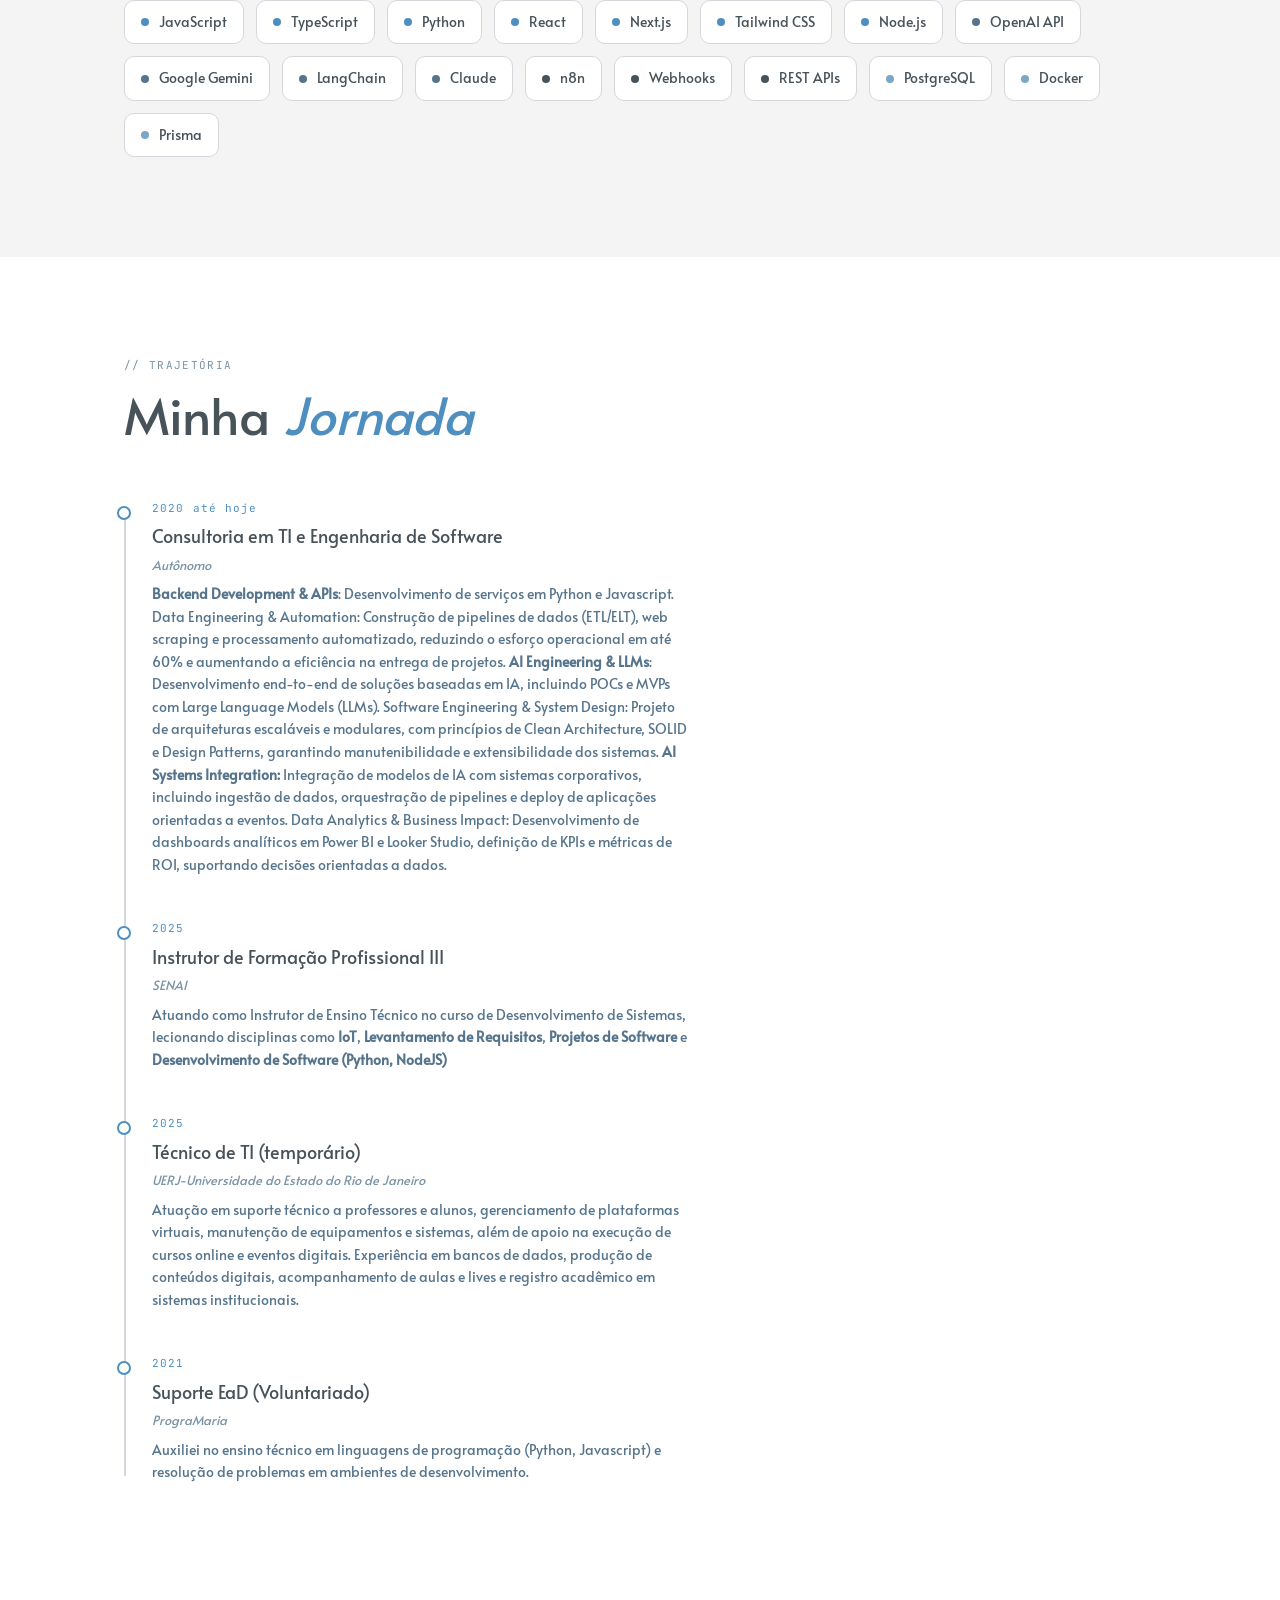
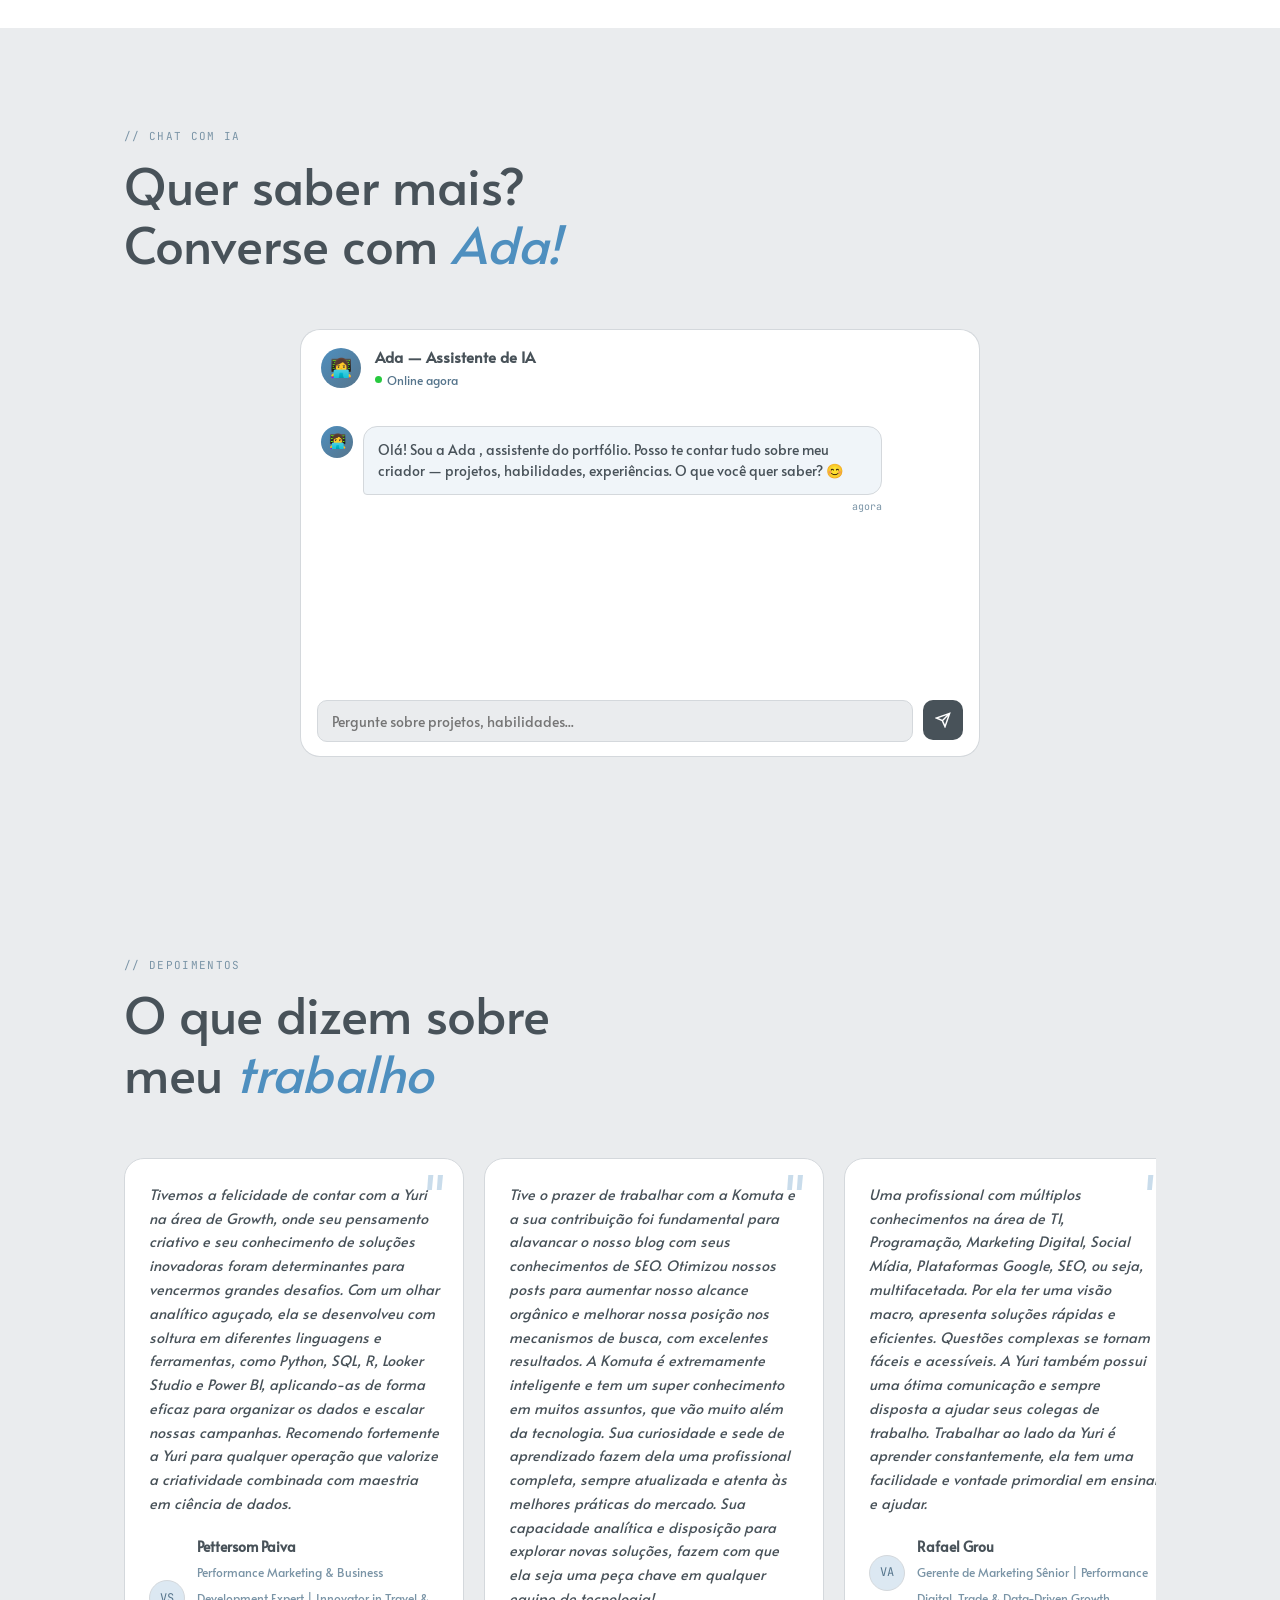
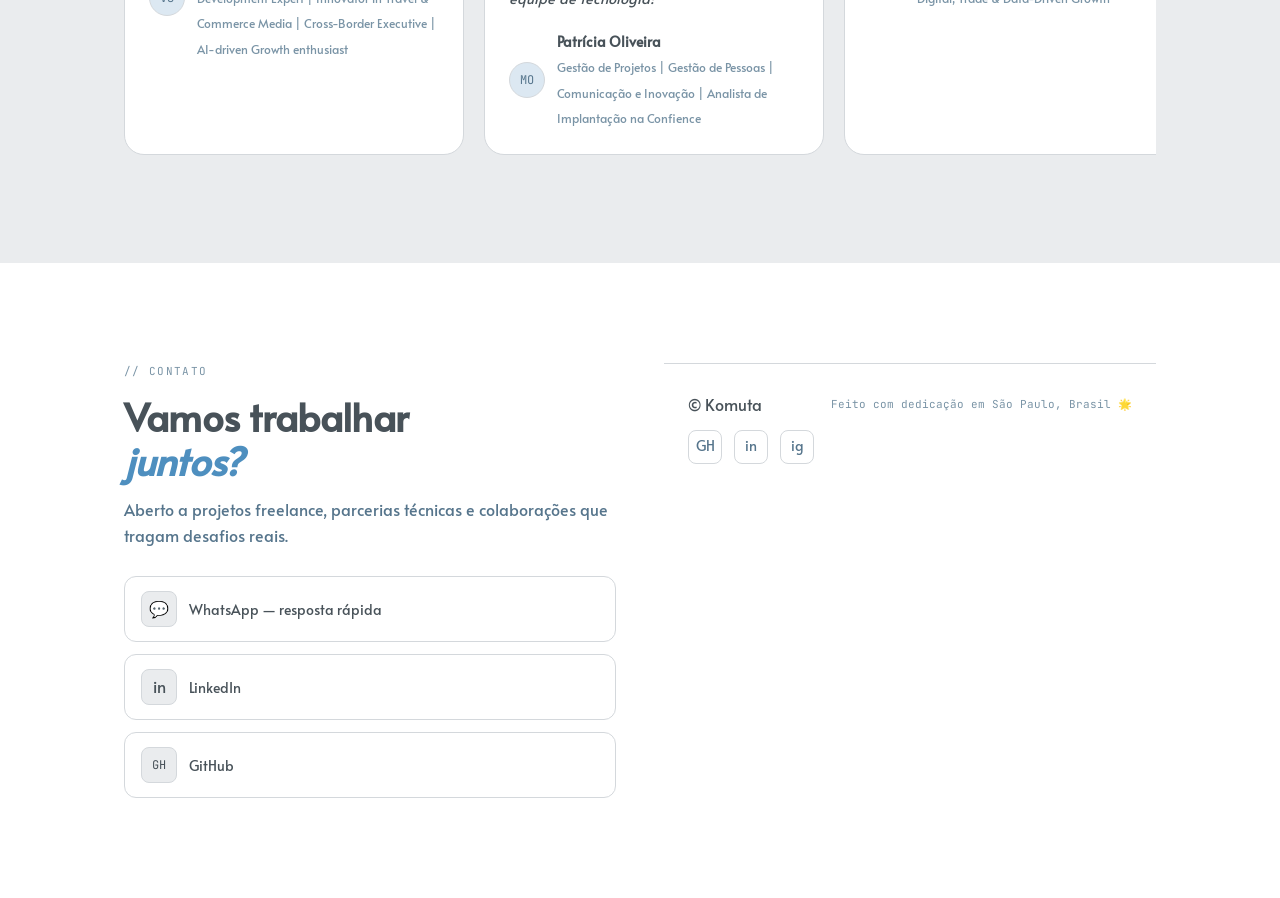
==== commit c190595a: "[feature] chatbot" ====
--- a/index.html
+++ b/index.html
@@ -197,7 +197,9 @@
               <span class="project-year">2026</span>
             </div>
             <h3 class="project-name">SaaS de B2B</h3>
-            <p class="project-desc">SaaS B2B para automatizar a prospecção de clientes por MEIs e MEs. Cruza dados públicos locais (CNAE e região) com o perfil ideal, entregando contatos qualificados via Web e WhatsApp.</p>
+            <p class="project-desc">SaaS B2B para automatizar a prospecção de clientes por MEIs e MEs. Cruza dados
+              públicos locais (CNAE e região) com o perfil ideal, entregando contatos qualificados via Web e WhatsApp.
+            </p>
             <div class="pill-row">
               <span class="tag">React Native</span>
               <span class="tag">Next.js</span>
@@ -222,7 +224,8 @@
               <span class="project-year">2025</span>
             </div>
             <h3 class="project-name">Website Public Pharma for Europe</h3>
-            <p class="project-desc">A coligação Public Pharma for Europe (PPfE). Desenvolvimento full-stack e gestão técnica do portal institucional da Public Pharma for Europe (PPfE).</p>
+            <p class="project-desc">A coligação Public Pharma for Europe (PPfE). Desenvolvimento full-stack e gestão
+              técnica do portal institucional da Public Pharma for Europe (PPfE).</p>
             <div class="pill-row">
               <span class="tag">Integração Analytics</span>
               <span class="tag">Wordpress</span>
@@ -235,7 +238,7 @@
           </div>
         </div>
 
-      <div class="project-card reveal">
+        <div class="project-card reveal">
           <div class="project-thumb">
             <div class="project-thumb-gradient">
               <img src="assets/batera-compra-e-venda.png" alt="Image by ecommerce Batera"></a>
@@ -248,7 +251,9 @@
               <span class="project-year">2025</span>
             </div>
             <h3 class="project-name">Influencer Batera Compra e Venda</h3>
-            <p class="project-desc">Desenvolvimento backend no <b>e-commerce</b> do Batera Compra e Venda, foco pela integração de APIs, gerenciamento de servidores e implementação de soluções escaláveis voltadas à performance, estabilidade e comunicação entre sistemas.</p>
+            <p class="project-desc">Desenvolvimento backend no <b>e-commerce</b> do Batera Compra e Venda, foco pela
+              integração de APIs, gerenciamento de servidores e implementação de soluções escaláveis voltadas à
+              performance, estabilidade e comunicação entre sistemas.</p>
             <div class="pill-row">
               <span class="tag">APIs de frete/logística</span>
               <span class="tag">Integração com gateways de pagamento</span>
@@ -450,7 +455,7 @@
           <div class="tl-year">2020 até hoje</div>
           <div class="tl-title">Consultoria em TI e Engenharia de Software </div>
           <div class="tl-company">Autônomo</div>
-          <div class="tl-desc"> 
+          <div class="tl-desc">
             <b>Backend Development & APIs</b>: Desenvolvimento de serviços em Python e Javascript. Data Engineering &
             Automation: Construção de pipelines de dados (ETL/ELT), web scraping e processamento automatizado, reduzindo
             o esforço operacional em até 60% e aumentando a eficiência na entrega de projetos.
@@ -458,19 +463,23 @@
             POCs e MVPs com Large Language Models (LLMs).
             Software Engineering & System Design: Projeto de arquiteturas escaláveis e modulares, com princípios de
             Clean Architecture, SOLID e Design Patterns, garantindo manutenibilidade e extensibilidade dos sistemas.
-            <b>AI Systems Integration:</b> Integração de modelos de IA com sistemas corporativos, incluindo ingestão de dados,
+            <b>AI Systems Integration:</b> Integração de modelos de IA com sistemas corporativos, incluindo ingestão de
+            dados,
             orquestração de pipelines e deploy de aplicações orientadas a eventos.
             Data Analytics & Business Impact: Desenvolvimento de dashboards analíticos em Power BI e Looker Studio,
             definição de KPIs e métricas de ROI, suportando decisões orientadas a dados.
           </div>
         </div>
+
         <div class="tl-item">
           <div class="tl-dot"></div>
-          <div class="tl-year">2021-2025</div>
-          <div class="tl-title">Suporte EaD (Voluntariado)</div>
-          <div class="tl-company">PrograMaria</div>
-          <div class="tl-desc">Auxiliei no ensino técnico em linguagens de programação (Python, Javascript) e resolução
-            de problemas em ambientes de desenvolvimento.</div>
+          <div class="tl-year">2025</div>
+          <div class="tl-title">Instrutor de Formação Profissional III</div>
+          <div class="tl-company">SENAI</div>
+          <div class="tl-desc">Atuando como Instrutor de Ensino Técnico no curso de Desenvolvimento de Sistemas,
+            lecionando disciplinas como <b>IoT</b>, <b>Levantamento de Requisitos</b>, <b>Projetos de Software</b> e
+            <b>Desenvolvimento de Software (Python, NodeJS)</b>
+          </div>
         </div>
         <div class="tl-item">
           <div class="tl-dot"></div>
@@ -484,12 +493,11 @@
         </div>
         <div class="tl-item">
           <div class="tl-dot"></div>
-          <div class="tl-year">2025 — hoje</div>
-          <div class="tl-title">Instrutor de Formação Profissional III</div>
-          <div class="tl-company">SENAI</div>
-          <div class="tl-desc">Atuando como Instrutor de Ensino Técnico no curso de Desenvolvimento de Sistemas,
-            lecionando disciplinas como Internet das Coisas (C++), Levantamento de Requisitos, Projetos de Software e
-            Desenvolvimento de Software <b>(Python, NodeJS)</b></div>
+          <div class="tl-year">2021</div>
+          <div class="tl-title">Suporte EaD (Voluntariado)</div>
+          <div class="tl-company">PrograMaria</div>
+          <div class="tl-desc">Auxiliei no ensino técnico em linguagens de programação (Python, Javascript) e resolução
+            de problemas em ambientes de desenvolvimento.</div>
         </div>
       </div>
     </div>
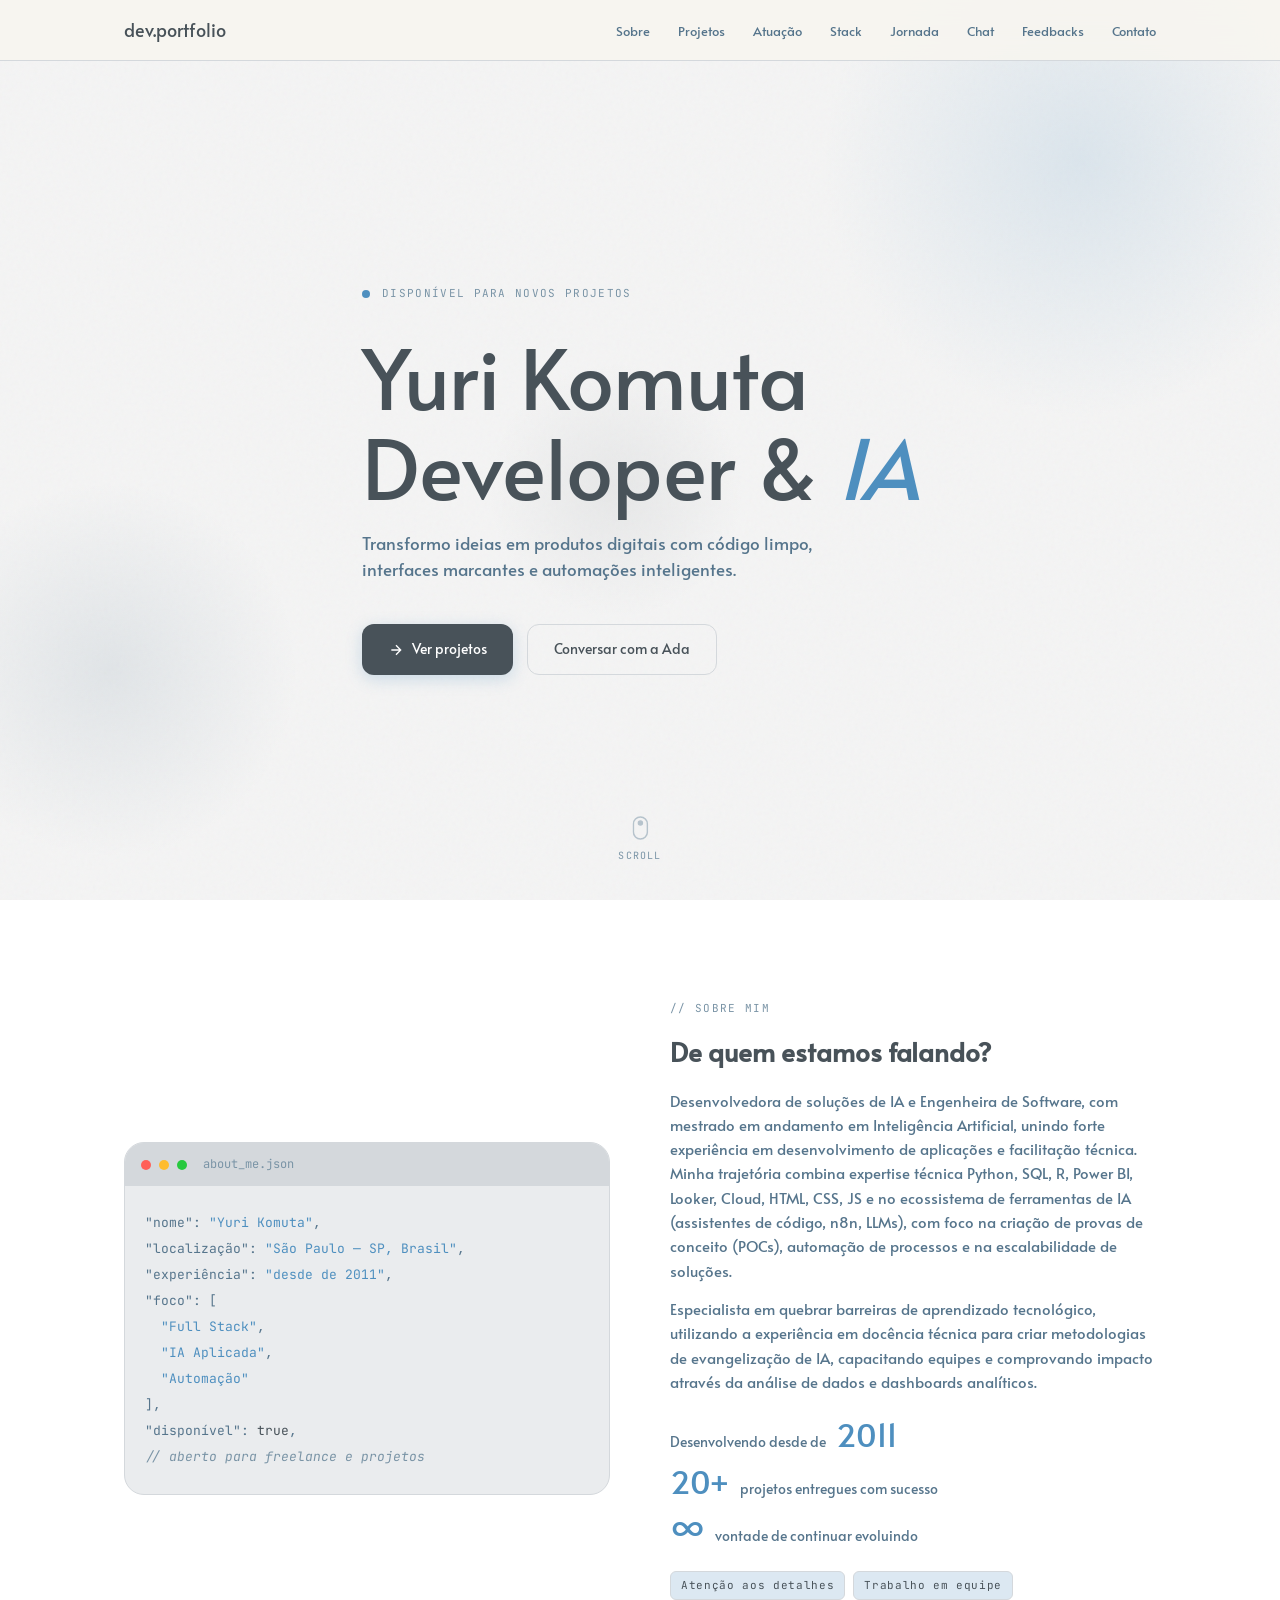
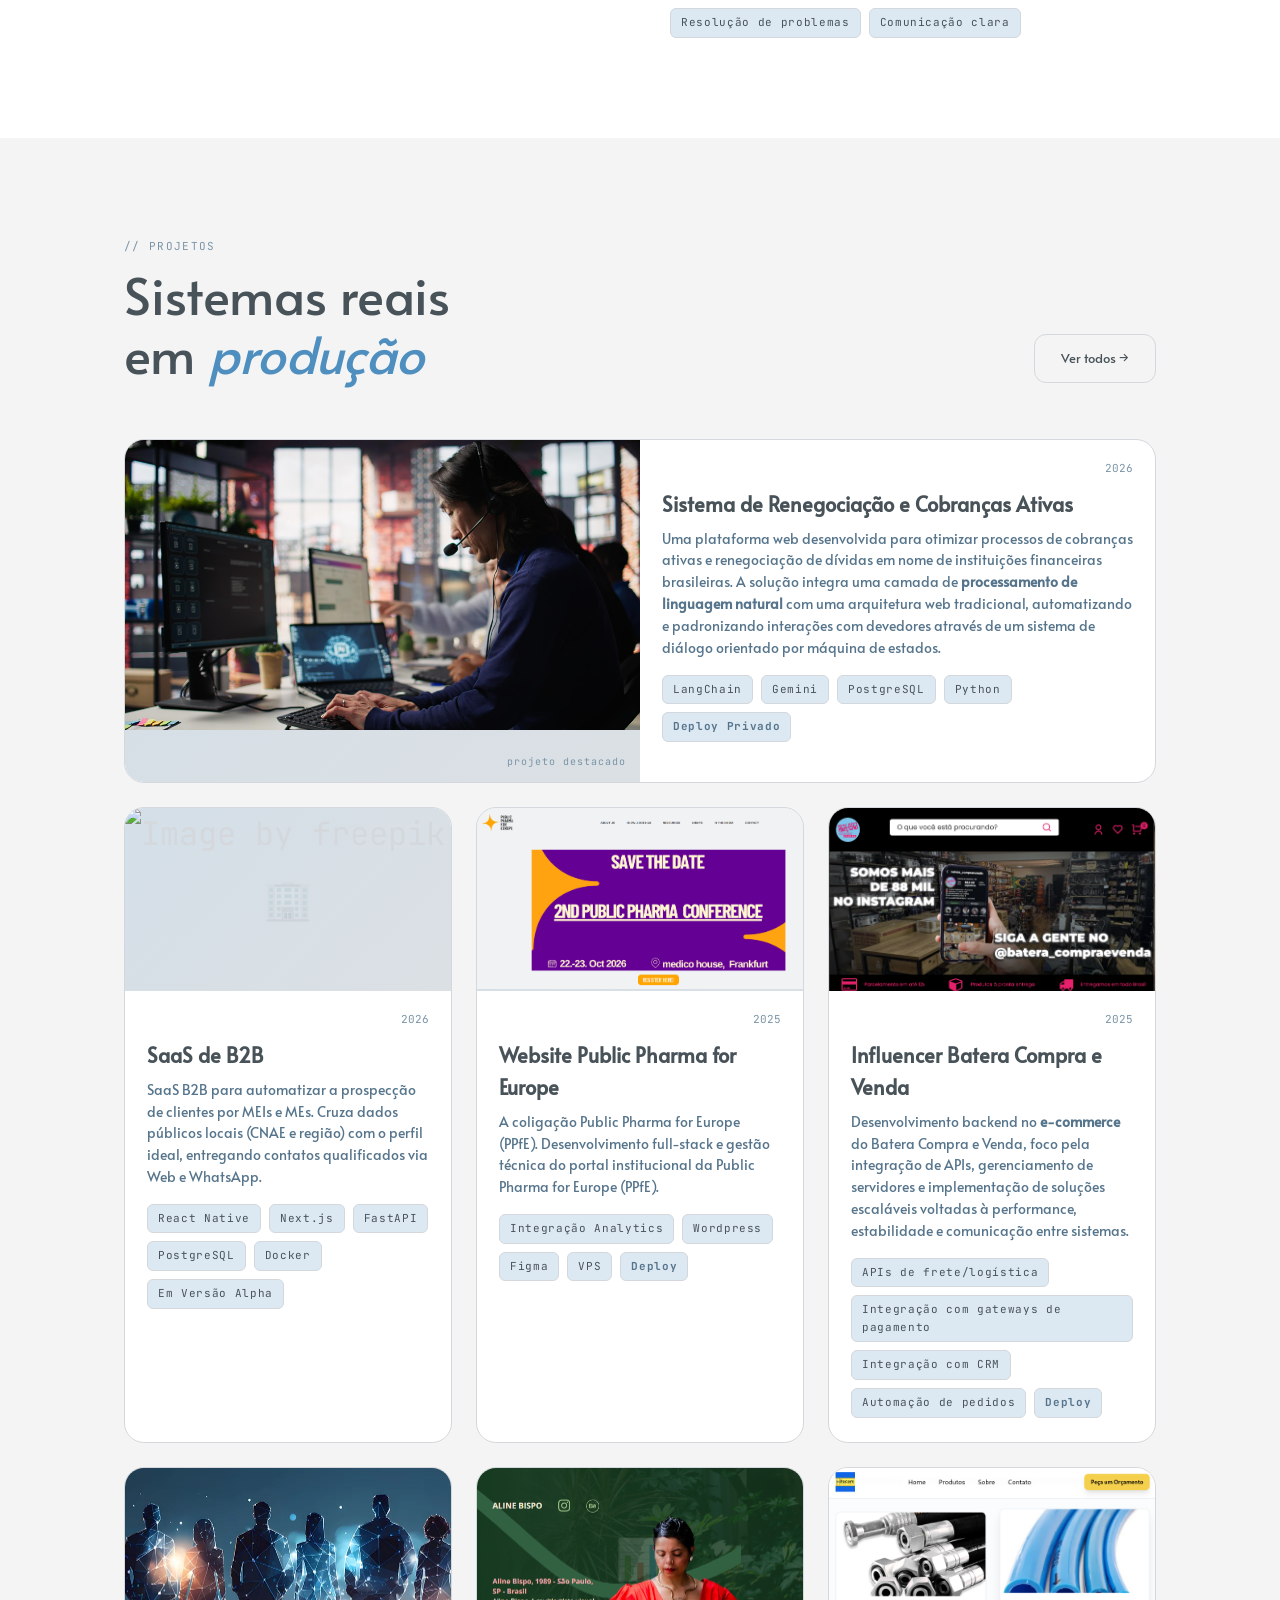
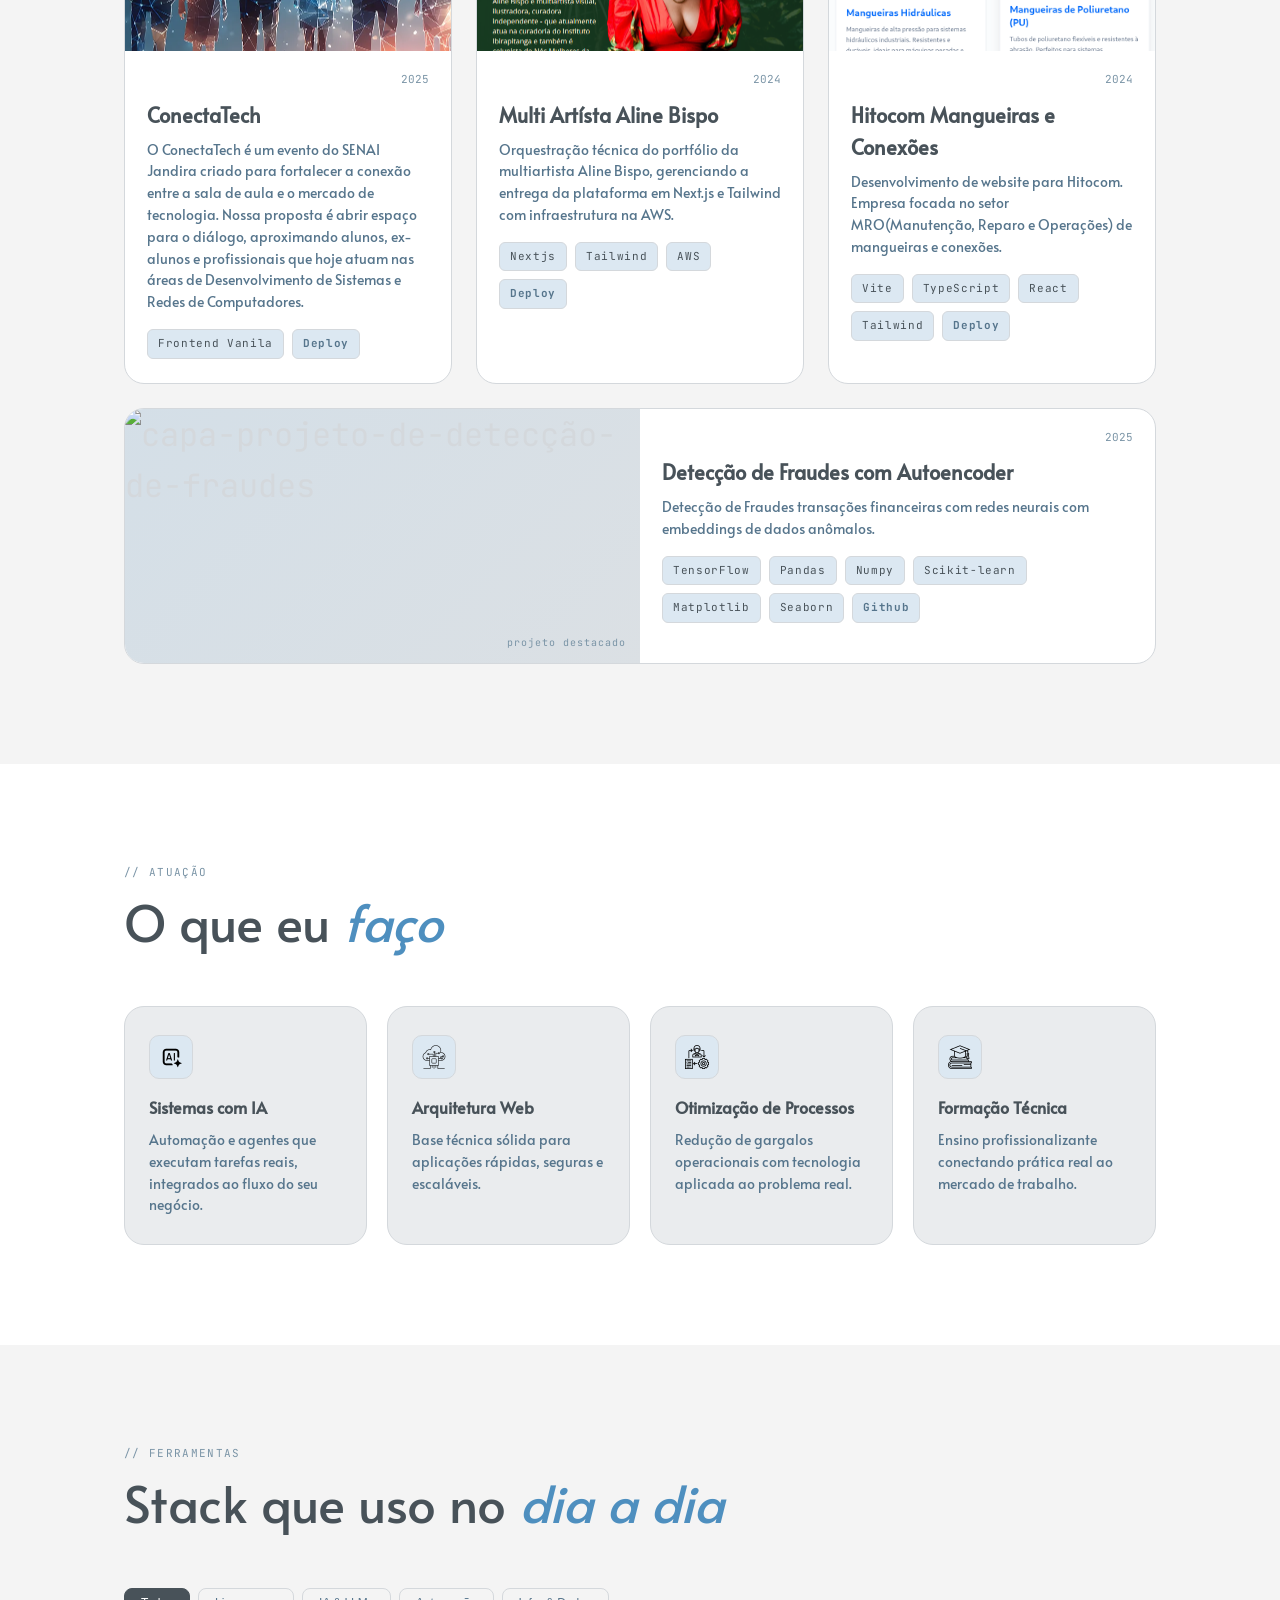
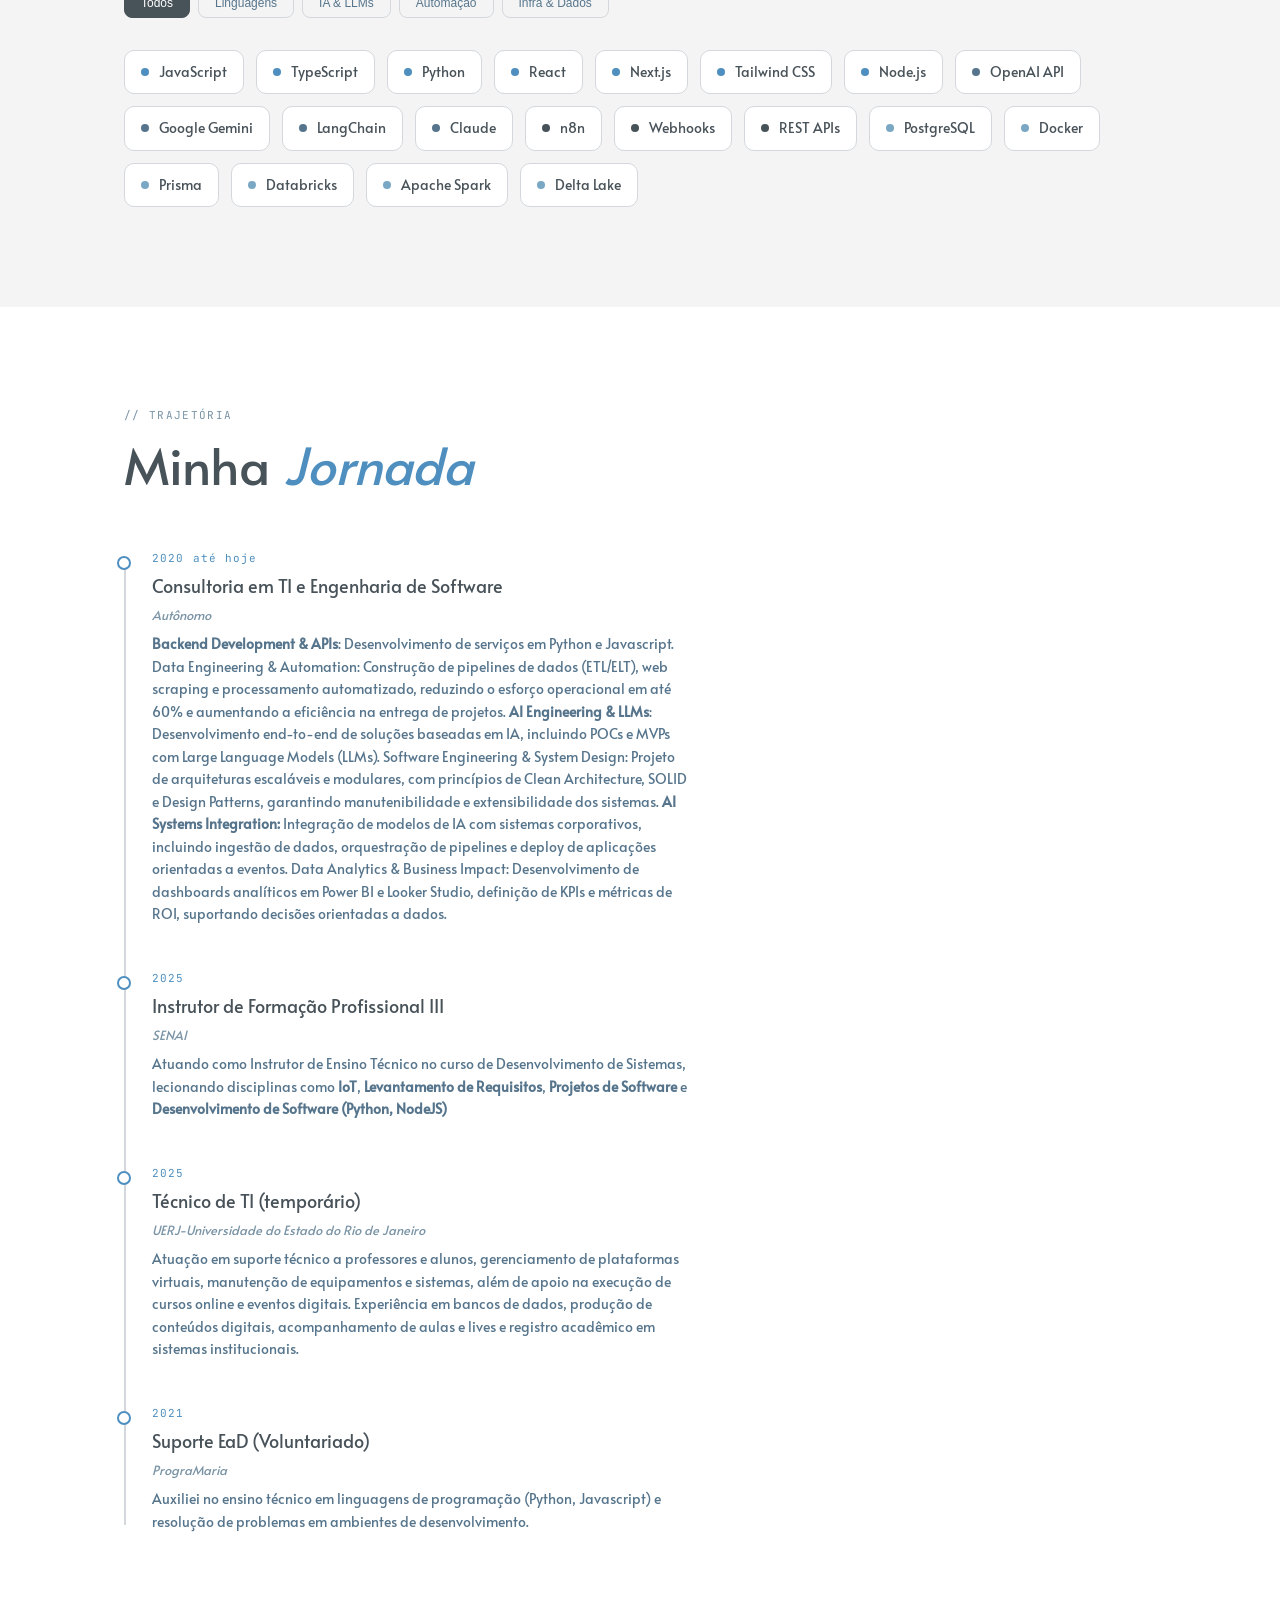
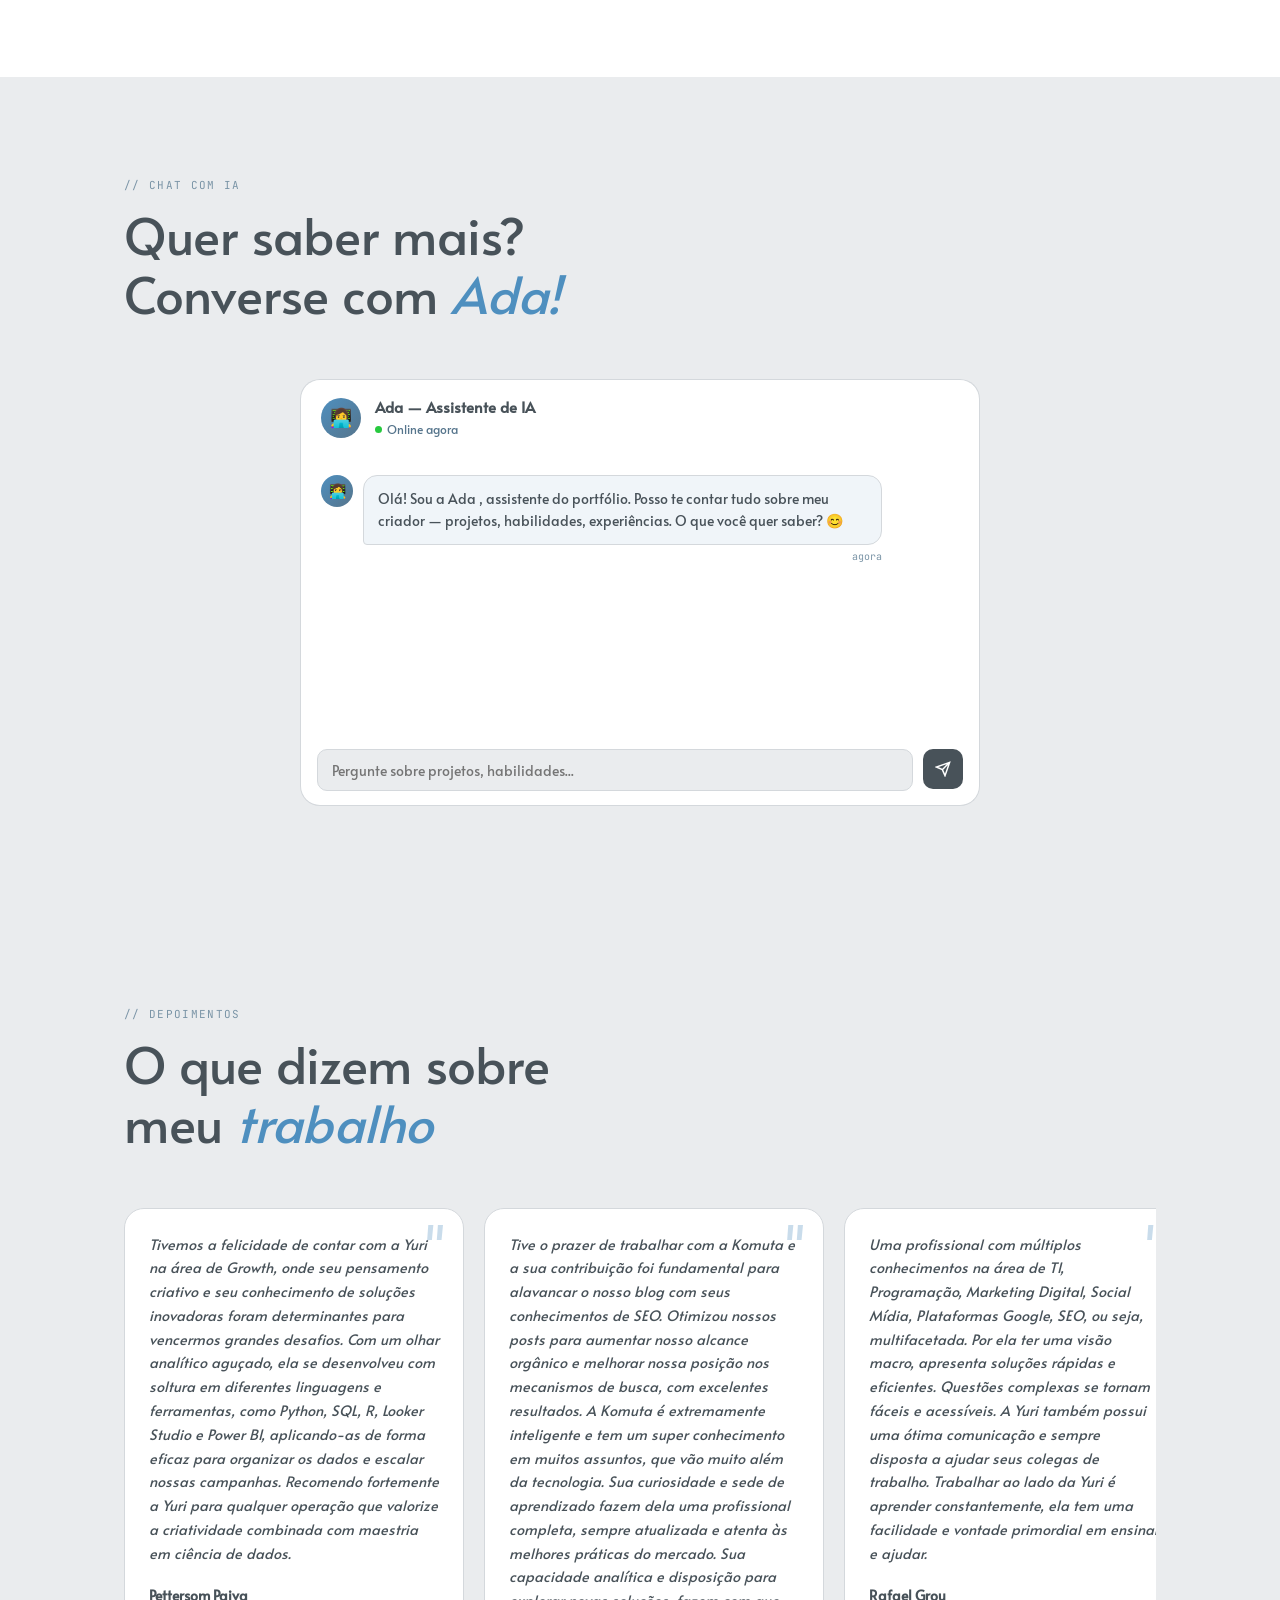
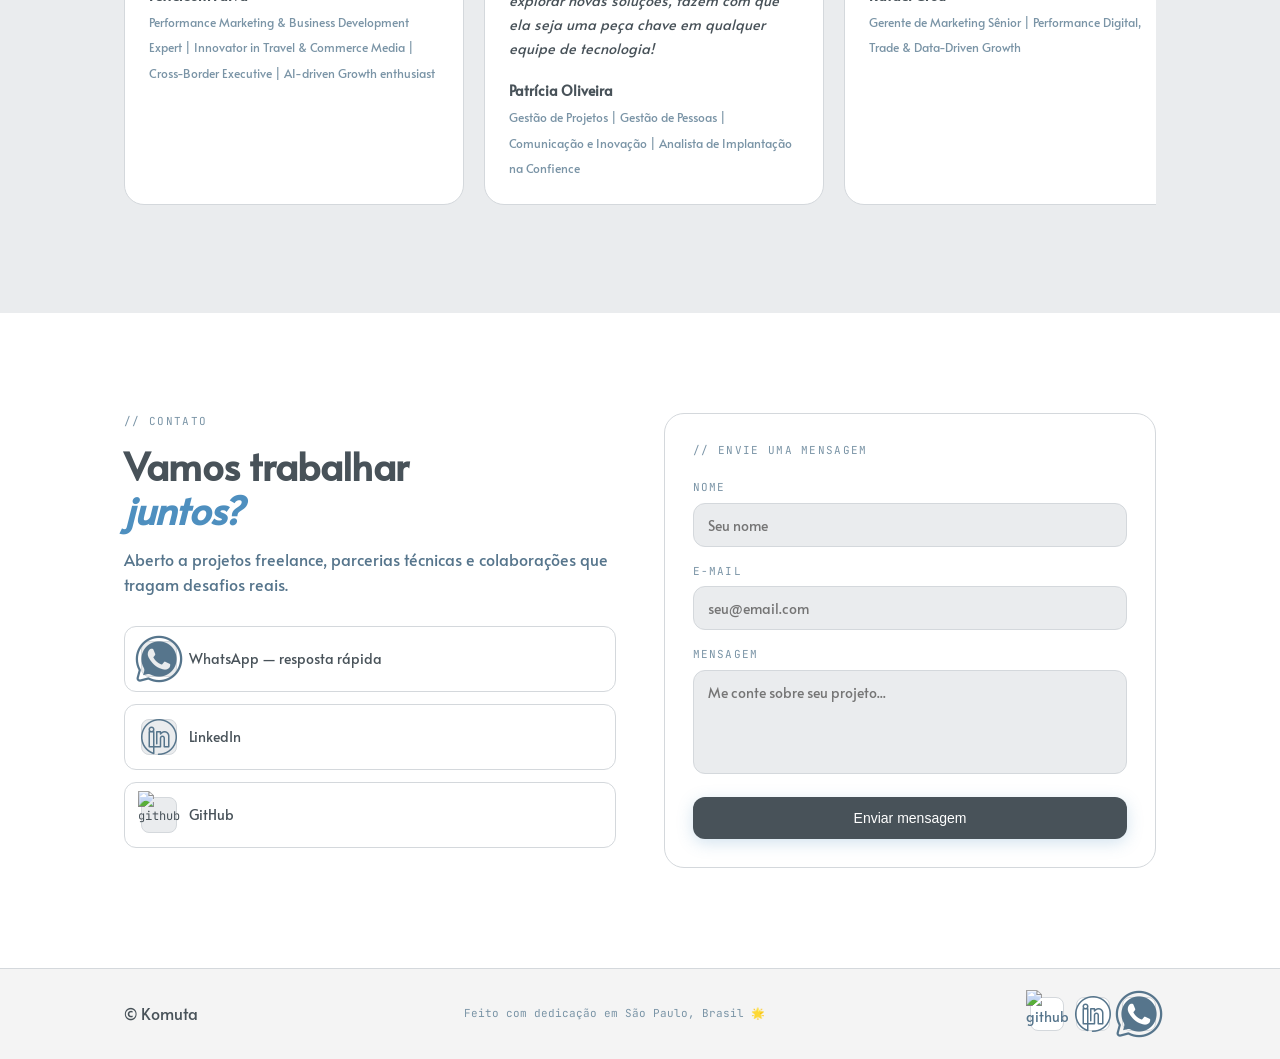
==== commit 984eee54: "[feature] add forms" ====
--- a/index.html
+++ b/index.html
@@ -58,7 +58,7 @@
             Ver projetos
           </a>
           <a href="#chat" class="btn btn-outline">
-            Conversar com IA
+            Conversar com a Ada
           </a>
         </div>
       </div>
@@ -162,8 +162,8 @@
           </div>
           <div class="project-body">
             <div class="project-meta">
-              <span class="project-number">01</span>
-              <span class="project-year">2025</span>
+              <span class="project-number"></span>
+              <span class="project-year">2026</span>
             </div>
             <h3 class="project-name">Sistema de Renegociação e Cobranças Ativas</h3>
             <p class="project-desc"> Uma plataforma web desenvolvida para otimizar processos de cobranças ativas e
@@ -193,7 +193,7 @@
           </div>
           <div class="project-body">
             <div class="project-meta">
-              <span class="project-number">02</span>
+              <span class="project-number"></span>
               <span class="project-year">2026</span>
             </div>
             <h3 class="project-name">SaaS de B2B</h3>
@@ -220,7 +220,7 @@
           </div>
           <div class="project-body">
             <div class="project-meta">
-              <span class="project-number">03</span>
+              <span class="project-number"></span>
               <span class="project-year">2025</span>
             </div>
             <h3 class="project-name">Website Public Pharma for Europe</h3>
@@ -247,7 +247,7 @@
           </div>
           <div class="project-body">
             <div class="project-meta">
-              <span class="project-number">03</span>
+              <span class="project-number"></span>
               <span class="project-year">2025</span>
             </div>
             <h3 class="project-name">Influencer Batera Compra e Venda</h3>
@@ -266,6 +266,33 @@
           </div>
         </div>
 
+
+        <div class="project-card reveal">
+          <div class="project-thumb">
+            <div class="project-thumb-gradient">
+              <img src="assets/conectatech.png" alt="capa-conectatech">
+            </div>
+            <span style="font-size:2.5rem;opacity:.15;"></span>
+          </div>
+          <div class="project-body">
+            <div class="project-meta">
+              <span class="project-number"></span>
+              <span class="project-year">2025</span>
+            </div>
+            <h3 class="project-name">ConectaTech</h3>
+            <p class="project-desc"> O ConectaTech é um evento do SENAI Jandira criado para fortalecer a conexão entre a
+              sala de aula e o mercado de tecnologia. Nossa proposta é abrir espaço para o diálogo, aproximando alunos,
+              ex-alunos e profissionais que hoje atuam nas áreas de Desenvolvimento de Sistemas e Redes de Computadores.
+            </p>
+            <div class="pill-row">
+              <span class="tag">Frontend Vanila</span>
+              <span class="tag">
+                <b><a href="https://conectatechjandira.com.br/" target="_blank">Deploy</a></b>
+              </span>
+            </div>
+          </div>
+        </div>
+
         <div class="project-card reveal">
           <div class="project-thumb">
             <div class="project-thumb-gradient">
@@ -275,7 +302,7 @@
           </div>
           <div class="project-body">
             <div class="project-meta">
-              <span class="project-number">04</span>
+              <span class="project-number"></span>
               <span class="project-year">2024</span>
             </div>
             <h3 class="project-name">Multi Artísta Aline Bispo</h3>
@@ -292,6 +319,34 @@
           </div>
         </div>
 
+        <div class="project-card reveal">
+          <div class="project-thumb">
+            <div class="project-thumb-gradient">
+              <img src="assets/hitocom.png" alt="capa-hitocom">
+            </div>
+            <span style="font-size:2.5rem;opacity:.15;"></span>
+          </div>
+          <div class="project-body">
+            <div class="project-meta">
+              <span class="project-number"></span>
+              <span class="project-year">2024</span>
+            </div>
+            <h3 class="project-name">Hitocom Mangueiras e Conexões</h3>
+            <p class="project-desc"> Desenvolvimento de website para Hitocom. Empresa focada no setor MRO(Manutenção,
+              Reparo e Operações) de mangueiras e conexões.
+            </p>
+            <div class="pill-row">
+              <span class="tag">Vite</span>
+              <span class="tag">TypeScript</span>
+              <span class="tag">React</span>
+              <span class="tag">Tailwind</span>
+              <span class="tag">
+                <b><a href="https://https://www.hitocom.com.br/" target="_blank">Deploy</a></b>
+              </span>
+            </div>
+          </div>
+        </div>
+
 
         <div class="project-card featured reveal">
           <div class="project-thumb">
@@ -303,7 +358,7 @@
           </div>
           <div class="project-body">
             <div class="project-meta">
-              <span class="project-number">01</span>
+              <span class="project-number"></span>
               <span class="project-year">2025</span>
             </div>
             <h3 class="project-name">Detecção de Fraudes com Autoencoder</h3>
@@ -435,6 +490,15 @@
         </div>
         <div class="stack-item si-infra" data-cat="infra">
           <div class="si-dot"></div>Prisma
+        </div>
+        <div class="stack-item si-infra" data-cat="infra">
+          <div class="si-dot"></div>Databricks
+        </div>
+        <div class="stack-item si-infra" data-cat="infra">
+          <div class="si-dot"></div>Apache Spark
+        </div>
+        <div class="stack-item si-infra" data-cat="infra">
+          <div class="si-dot"></div>Delta Lake
         </div>
       </div>
     </div>
@@ -561,7 +625,7 @@
             nossas campanhas. Recomendo fortemente a Yuri para qualquer operação que valorize a criatividade combinada
             com maestria em ciência de dados.</p>
           <div class="feedback-author">
-            <div class="feedback-initials">VS</div>
+
             <div>
               <strong>Pettersom Paiva</strong>
               <span>Performance Marketing & Business Development Expert | Innovator in Travel & Commerce Media |
@@ -582,7 +646,7 @@
             Sua capacidade analítica e disposição para explorar novas soluções, fazem com que ela seja uma peça chave em
             qualquer equipe de tecnologia!</p>
           <div class="feedback-author">
-            <div class="feedback-initials">MO</div>
+
             <div>
               <strong>Patrícia Oliveira</strong>
               <span>Gestão de Projetos | Gestão de Pessoas | Comunicação e Inovação | Analista de Implantação na
@@ -598,7 +662,7 @@
             possui uma ótima comunicação e sempre disposta a ajudar seus colegas de trabalho. Trabalhar ao lado da Yuri
             é aprender constantemente, ela tem uma facilidade e vontade primordial em ensinar e ajudar.</p>
           <div class="feedback-author">
-            <div class="feedback-initials">VA</div>
+
             <div>
               <strong>Rafael Grou</strong>
               <span>Gerente de Marketing Sênior | Performance Digital, Trade & Data-Driven Growth</span>
@@ -612,7 +676,7 @@
             simpatia,excelente capacidade de comunicação,inovação,visão de futuro, estudiosa e determinada.
             Sem dúvida uma ótima profissional e persona em constante evolução.</p>
           <div class="feedback-author">
-            <div class="feedback-initials">MG</div>
+
             <div>
               <strong>Jonathan Gomes</strong>
               <span>Gestor Comercial Aeroflexiveis</span>
@@ -627,7 +691,7 @@
 
             Grande nível técnico e softskills que inclui resiliência, comunicação, adaptação e persistência.</p>
           <div class="feedback-author">
-            <div class="feedback-initials">OC</div>
+
             <div>
               <strong>Vucamberg Belo dos Santos</strong>
               <span>Developer | NodeJS | AWS</span>
@@ -648,58 +712,62 @@
           <p>Aberto a projetos freelance, parcerias técnicas e colaborações que tragam desafios reais.</p>
           <div class="contact-links">
             <a href="https://wa.me/5511932270180" target="_blank" class="contact-link">
-              <div class="contact-link-icon">💬</div>
+              <div class="contact-link-icon"><img width="48" height="48" src="assets/icons8-whatsapp-48.png" alt="whatsapp"/></div>
               WhatsApp — resposta rápida
             </a>
             <a href="https://linkedin.com" target="_blank" class="contact-link">
-              <div class="contact-link-icon">in</div>
+              <div class="contact-link-icon"><img width="48" height="48" src="assets/icons8-linkedin-48.png" alt="linkedin"/></div>
               LinkedIn
             </a>
             <a href="https://github.com/yurikomuta" target="_blank" class="contact-link">
-              <div class="contact-link-icon" style="font-family:var(--mono);font-size:12px;">GH</div>
+              <div class="contact-link-icon" style="font-family:var(--mono);font-size:12px;"><img width="48" height="48" src="https://img.icons8.com/fluency-systems-regular/48/56758c/github.png" alt="github"/></div>
               GitHub
             </a>
           </div>
         </div>
-        <!--<div class="contact-form reveal">
-        <div class="label" style="margin-bottom:20px">// envie uma mensagem</div>
-        <div class="form-field">
-          <label>Nome</label>
-          <input type="text" placeholder="Seu nome"/>
-        </div>
-        <div class="form-field">
-          <label>E-mail</label>
-          <input type="email" placeholder="seu@email.com"/>
-        </div>
-        <div class="form-field">
-          <label>Mensagem</label>
-          <textarea rows="4" placeholder="Me conte sobre seu projeto..."></textarea>
-        </div>
-        <button class="btn btn-primary" style="width:100%;justify-content:center">
-          Enviar mensagem
-        </button>
-      </div>
-    </div>
-  </div>
-</section>
-
-<!-- ═══ FOOTER ═══════════════════════════════════════════════════════ -->
-        <footer>
-          <div class="container">
-            <div class="footer-inner">
-              <span class="footer-name">© Komuta</span>
-              <span class="footer-copy">Feito com dedicação em São Paulo, Brasil 🌟</span>
-              <div class="footer-socials">
-                <a href="https://github.com/yurikomuta" target="_blank" class="footer-social" title="GitHub">GH</a>
-                <a href="https://www.linkedin.com/in/yurikomuta/" target="_blank" class="footer-social"
-                  title="LinkedIn">in</a>
-                <a href="#" class="footer-social" target="_blank" title="Instagram">ig</a>
-              </div>
-            </div>
-          </div>
-        </footer>
-
-        <script src="script.js"></script>
+        <div class="contact-form reveal">
+          <div class="label" style="margin-bottom:20px">// envie uma mensagem</div>
+          <form action="https://formsubmit.co/yuri.komuta@gmail.com" method="POST">
+            <input type="hidden" name="_subject" value="Novo contato pelo Portfólio!">
+            <input type="hidden" name="_captcha" value="false">
+            <div class="form-field">
+              <label>Nome</label>
+              <input type="text" name="name" placeholder="Seu nome" required />
+            </div>
+            <div class="form-field">
+              <label>E-mail</label>
+              <input type="email" name="email" placeholder="seu@email.com" required />
+            </div>
+            <div class="form-field">
+              <label>Mensagem</label>
+              <textarea name="message" rows="4" placeholder="Me conte sobre seu projeto..." required></textarea>
+            </div>
+            <button type="submit" class="btn btn-primary" style="width:100%;justify-content:center">
+              Enviar mensagem
+            </button>
+          </form>
+        </div>
+      </div>
+    </div>
+  </section>
+
+  <!-- ═══ FOOTER ═══════════════════════════════════════════════════════ -->
+  <footer>
+    <div class="container">
+      <div class="footer-inner">
+        <span class="footer-name">© Komuta</span>
+        <span class="footer-copy">Feito com dedicação em São Paulo, Brasil 🌟</span>
+        <div class="footer-socials">
+          <a href="https://github.com/yurikomuta" target="_blank" class="footer-social" title="GitHub"><img width="48" height="48" src="https://img.icons8.com/fluency-systems-regular/48/56758c/github.png" alt="github"/></a>
+          <a href="https://www.linkedin.com/in/yurikomuta/" target="_blank" class="footer-social"
+            title="LinkedIn"><img width="48" height="48" src="assets/icons8-linkedin-48.png" alt="linkedin"/></a>
+          <a href="https://wa.me/5511932270180" class="footer-social" target="_blank" title="WhatsApp"><img width="48" height="48" src="assets/icons8-whatsapp-48.png" alt="whatsapp"/></a>
+        </div>
+      </div>
+    </div>
+  </footer>
+
+  <script src="script.js"></script>
 </body>
 
 </html>
